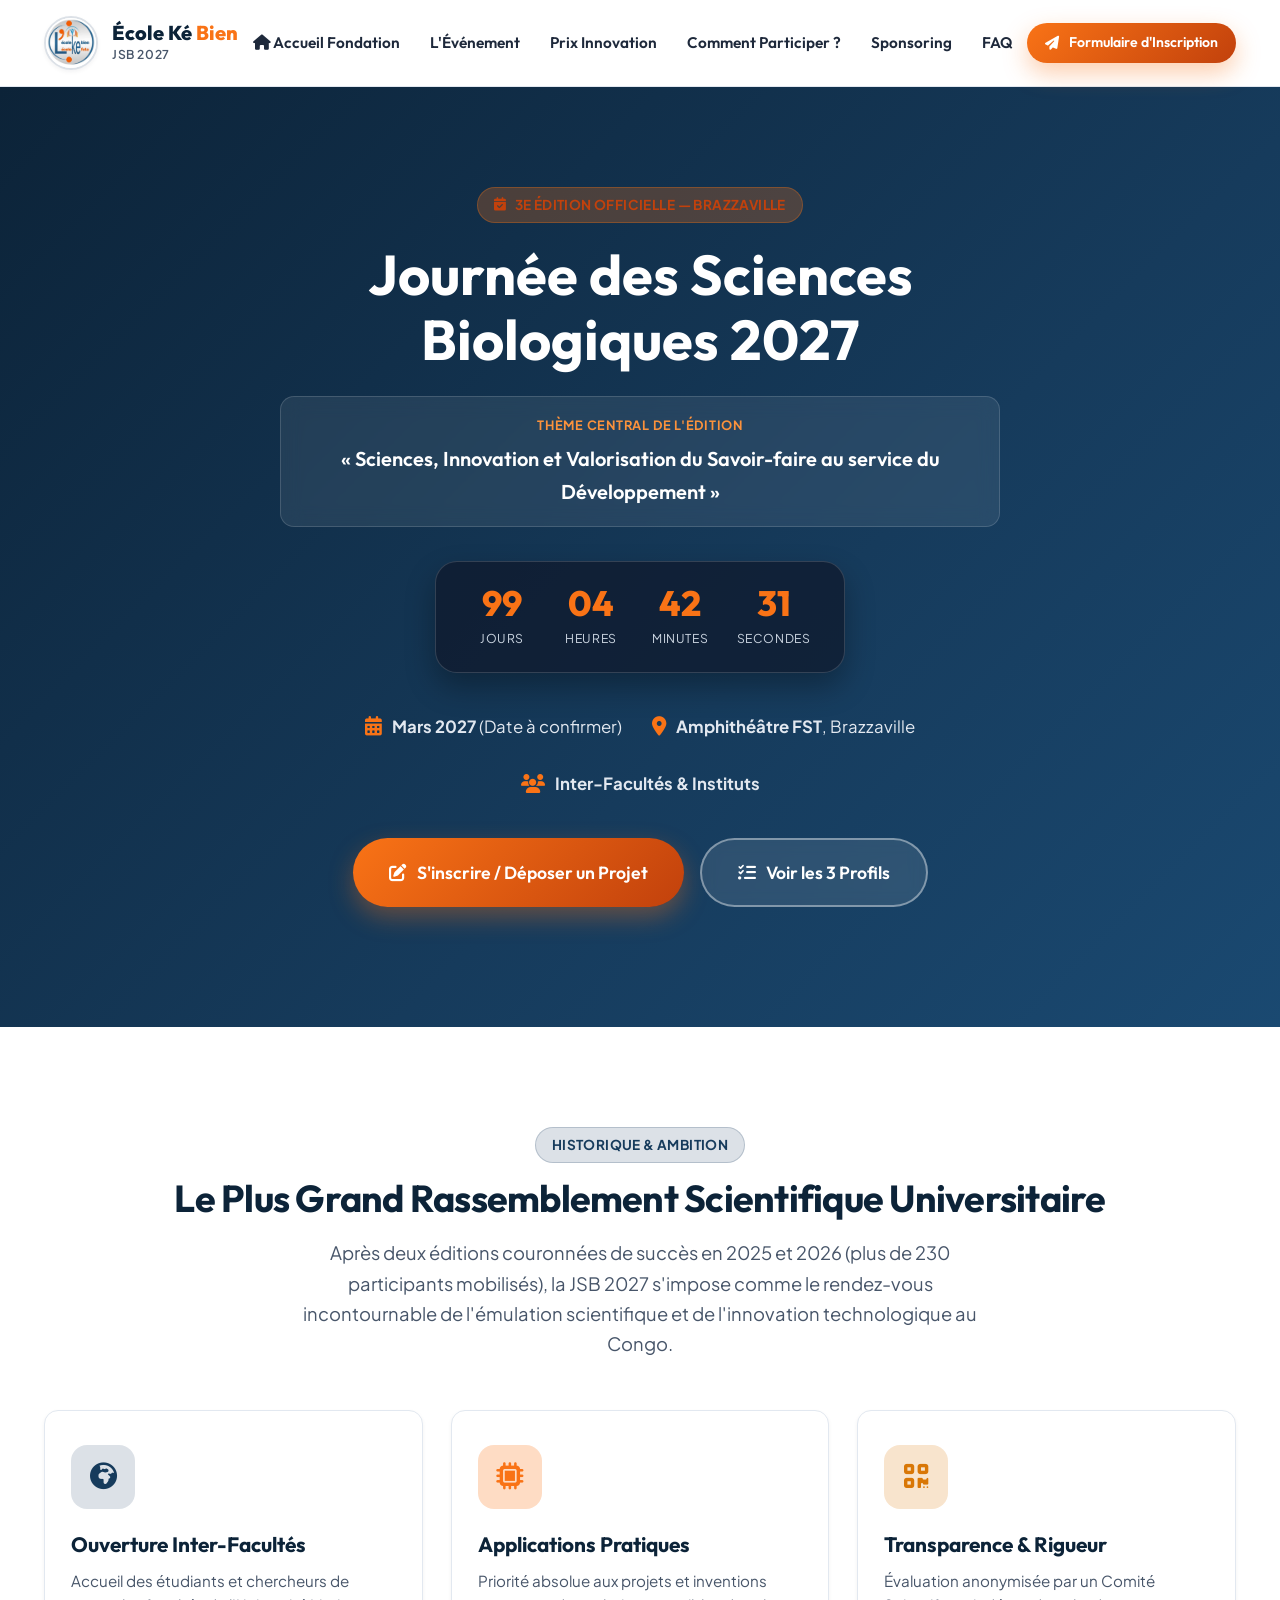
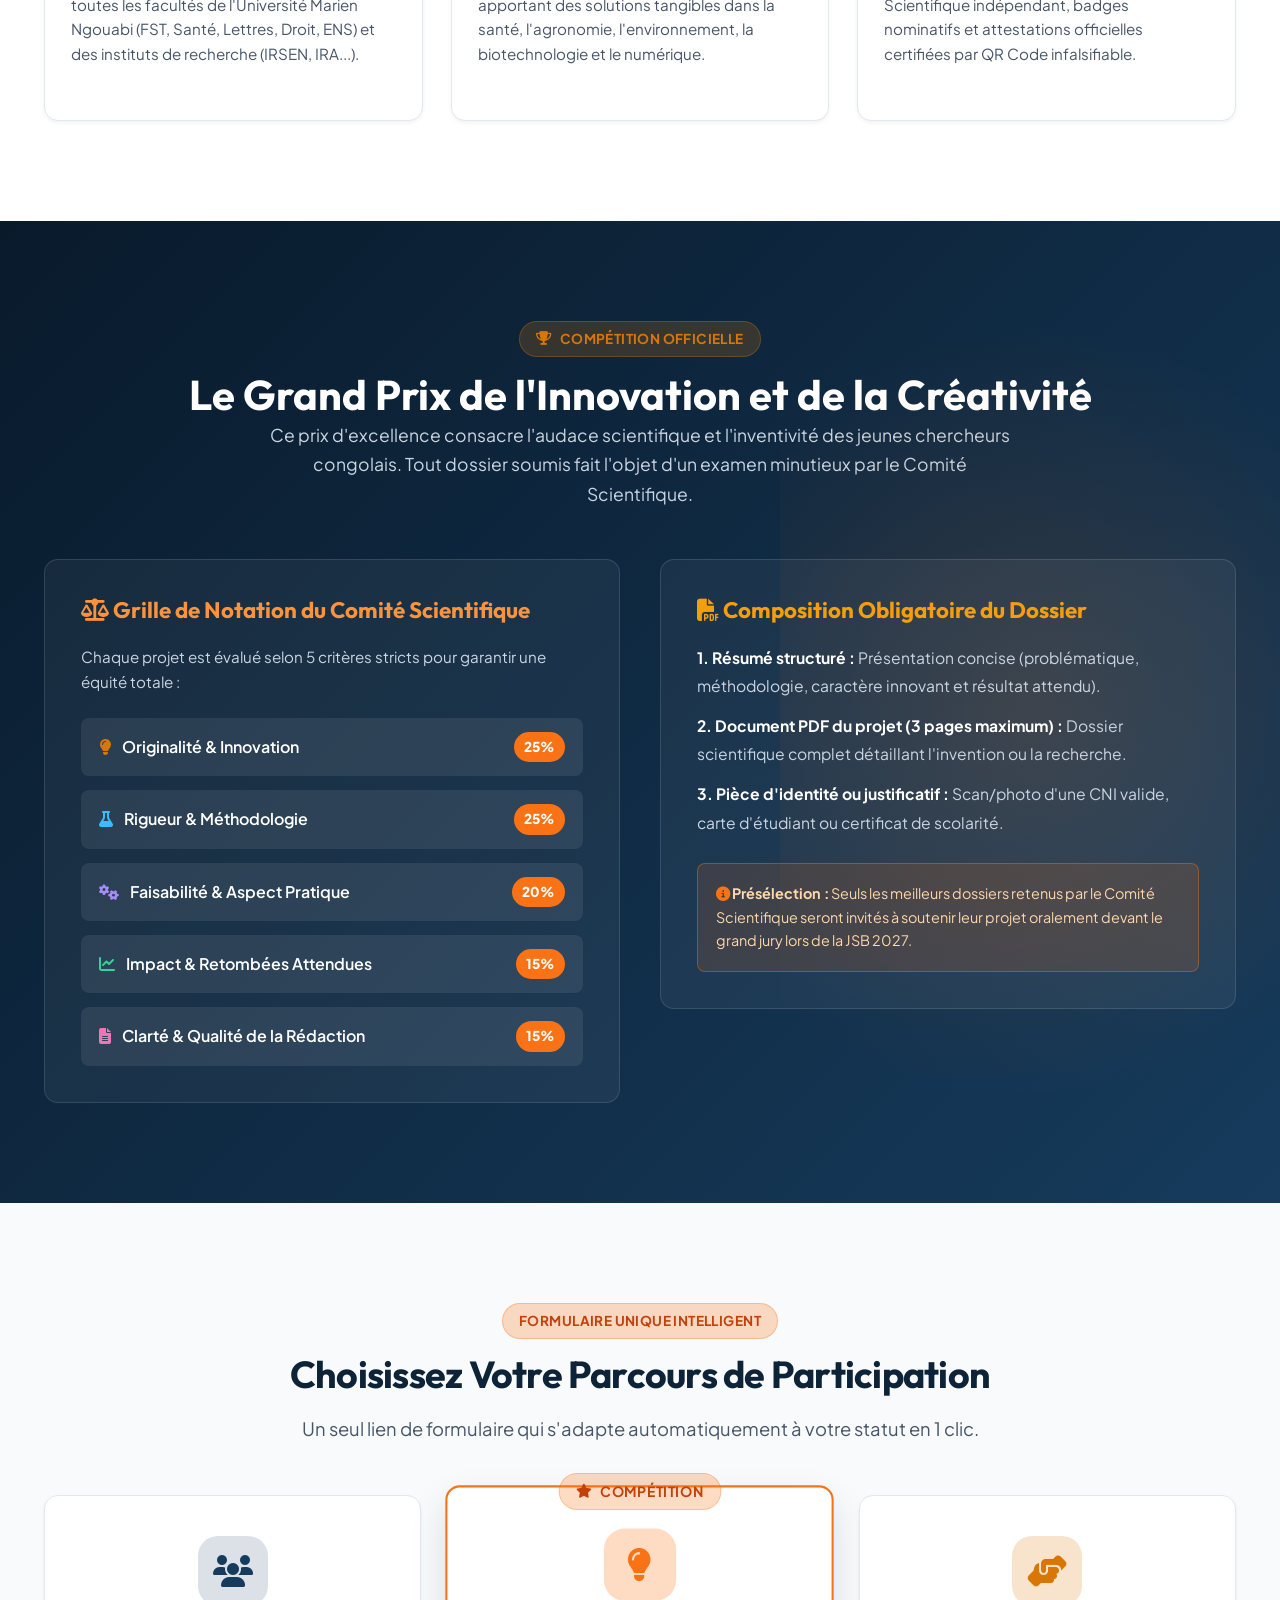
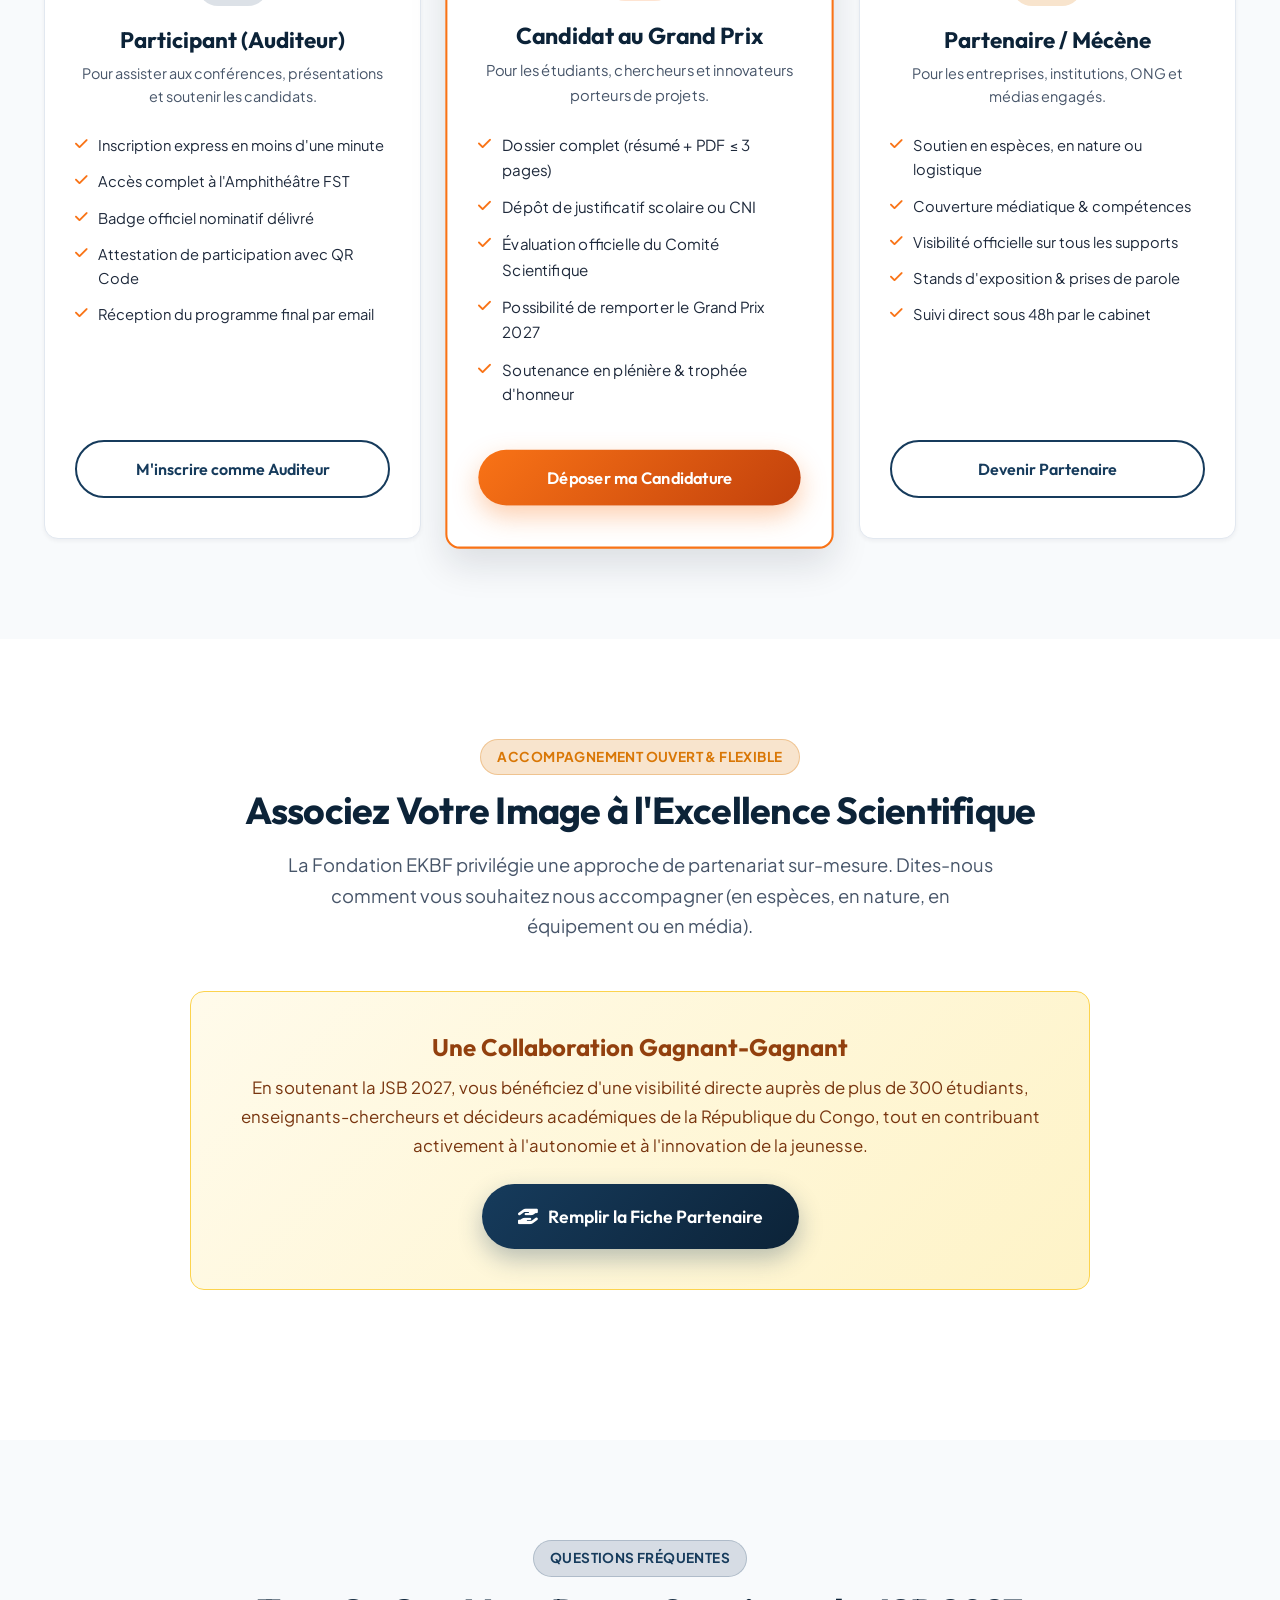
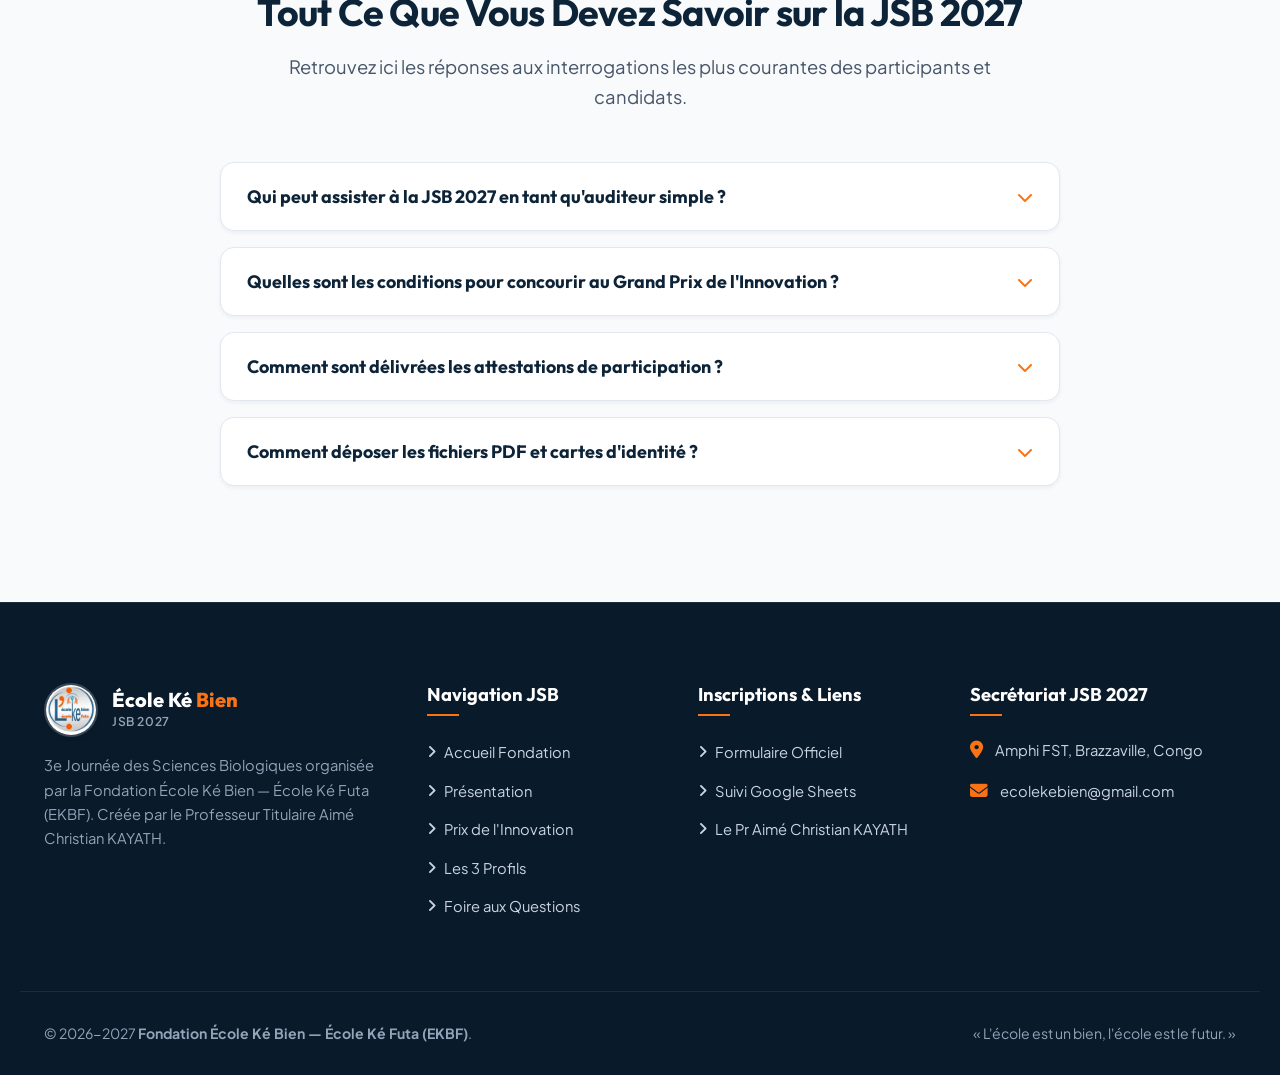
==== jsb2027.html @ 183962e8 "Initial commit: Fondation EKBF official website & JSB 2027 portal" ====
<!DOCTYPE html>
<html lang="fr">
<head>
    <meta charset="UTF-8">
    <meta name="viewport" content="width=device-width, initial-scale=1.0">
    <title>JSB 2027 — 3e Journée des Sciences Biologiques | Fondation École Ké Bien (EKBF)</title>
    <meta name="description" content="Portail officiel de la 3e Journée des Sciences Biologiques (JSB 2027) organisée par la Fondation EKBF à l'Amphithéâtre FST, Brazzaville. Grand Prix de l'Innovation et de la Créativité.">
    <meta name="keywords" content="JSB 2027, Journée des Sciences Biologiques, Fondation École Ké Bien, Pr Aimé Christian KAYATH, Prix Innovation, FST Brazzaville, Marien Ngouabi">
    
    <!-- Open Graph / Meta Réseaux -->
    <meta property="og:title" content="JSB 2027 — 3e Journée des Sciences Biologiques">
    <meta property="og:description" content="Inscrivez-vous à la JSB 2027 ou candidatez au Grand Prix de l'Innovation et de la Créativité.">
    <meta property="og:image" content="assets/images/logo.jpg">
    <meta property="og:type" content="website">
    <link rel="icon" type="image/jpeg" href="assets/images/logo.jpg">

    <!-- Google Fonts -->
    <link rel="preconnect" href="https://fonts.googleapis.com">
    <link rel="preconnect" href="https://fonts.gstatic.com" crossorigin>
    <link href="https://fonts.googleapis.com/css2?family=Outfit:wght@400;500;600;700;800;900&family=Plus+Jakarta+Sans:wght@400;500;600;700&display=swap" rel="stylesheet">
    
    <!-- FontAwesome Icons -->
    <link rel="stylesheet" href="https://cdnjs.cloudflare.com/ajax/libs/font-awesome/6.5.1/css/all.min.css">
    
    <!-- CSS Stylesheet -->
    <link rel="stylesheet" href="assets/css/style.css">
</head>
<body>

    <!-- Header & Navigation -->
    <header class="header">
        <div class="container nav-container">
            <a href="index.html" class="brand">
                <img src="assets/images/logo.jpg" alt="Logo Fondation École Ké Bien" class="brand-logo">
                <div class="brand-text">
                    <span class="brand-name">École Ké <span>Bien</span></span>
                    <span class="brand-sub">JSB 2027</span>
                </div>
            </a>

            <nav class="nav-menu">
                <a href="index.html" class="nav-link"><i class="fa-solid fa-house"></i> Accueil Fondation</a>
                <a href="#presentation" class="nav-link">L'Événement</a>
                <a href="#prix" class="nav-link">Prix Innovation</a>
                <a href="#parcours" class="nav-link">Comment Participer ?</a>
                <a href="#partenaires" class="nav-link">Sponsoring</a>
                <a href="#faq" class="nav-link">FAQ</a>
            </nav>

            <div class="nav-actions">
                <a href="https://docs.google.com/forms/d/e/1FAIpQLSf5AGC9kLKZxLY8xlVCGyChN3g2PgjJRhmzrLMBr2_vWuns3w/viewform" target="_blank" class="btn btn-accent btn-sm">
                    <i class="fa-solid fa-paper-plane"></i> Formulaire d'Inscription
                </a>
                <button class="mobile-toggle" aria-label="Menu">
                    <i class="fa-solid fa-bars"></i>
                </button>
            </div>
        </div>
    </header>

    <!-- Hero Section JSB 2027 -->
    <section class="jsb-hero">
        <div class="container jsb-hero-content">
            <div class="badge badge-accent">
                <i class="fa-solid fa-calendar-check"></i> 3e Édition Officielle — Brazzaville
            </div>
            
            <h1>Journée des Sciences Biologiques 2027</h1>
            
            <div class="jsb-theme-box">
                <div class="jsb-theme-tag">Thème Central de l'Édition</div>
                <div class="jsb-theme-text">
                    « Sciences, Innovation et Valorisation du Savoir-faire au service du Développement »
                </div>
            </div>

            <!-- Compte à rebours JSB -->
            <div class="countdown-box">
                <div class="count-unit">
                    <span class="count-num" id="cd-days">--</span>
                    <span class="count-label">Jours</span>
                </div>
                <div class="count-unit">
                    <span class="count-num" id="cd-hours">--</span>
                    <span class="count-label">Heures</span>
                </div>
                <div class="count-unit">
                    <span class="count-num" id="cd-minutes">--</span>
                    <span class="count-label">Minutes</span>
                </div>
                <div class="count-unit">
                    <span class="count-num" id="cd-seconds">--</span>
                    <span class="count-label">Secondes</span>
                </div>
            </div>

            <div class="jsb-meta-bar">
                <div class="jsb-meta-item">
                    <i class="fa-solid fa-calendar-days"></i>
                    <span><strong>Mars 2027</strong> (Date à confirmer)</span>
                </div>
                <div class="jsb-meta-item">
                    <i class="fa-solid fa-location-dot"></i>
                    <span><strong>Amphithéâtre FST</strong>, Brazzaville</span>
                </div>
                <div class="jsb-meta-item">
                    <i class="fa-solid fa-users"></i>
                    <span><strong>Inter-Facultés & Instituts</strong></span>
                </div>
            </div>

            <div style="display: flex; justify-content: center; gap: 16px; flex-wrap: wrap;">
                <a href="https://docs.google.com/forms/d/e/1FAIpQLSf5AGC9kLKZxLY8xlVCGyChN3g2PgjJRhmzrLMBr2_vWuns3w/viewform" target="_blank" class="btn btn-accent btn-lg">
                    <i class="fa-solid fa-pen-to-square"></i> S'inscrire / Déposer un Projet
                </a>
                <a href="#parcours" class="btn btn-outline-white btn-lg">
                    <i class="fa-solid fa-list-check"></i> Voir les 3 Profils
                </a>
            </div>
        </div>
    </section>

    <!-- Présentation de l'Événement -->
    <section id="presentation" class="section-values" style="background: #ffffff;">
        <div class="container">
            <div class="section-tag">
                <span class="badge badge-primary">Historique & Ambition</span>
            </div>
            <h2 class="section-title">Le Plus Grand Rassemblement Scientifique Universitaire</h2>
            <p class="section-subtitle">
                Après deux éditions couronnées de succès en 2025 et 2026 (plus de 230 participants mobilisés), la JSB 2027 s'impose comme le rendez-vous incontournable de l'émulation scientifique et de l'innovation technologique au Congo.
            </p>

            <div class="pillars-grid" style="grid-template-columns: repeat(3, 1fr);">
                <div class="pillar-card">
                    <div class="pillar-icon"><i class="fa-solid fa-earth-africa"></i></div>
                    <h3 class="pillar-title">Ouverture Inter-Facultés</h3>
                    <p class="pillar-desc">
                        Accueil des étudiants et chercheurs de toutes les facultés de l'Université Marien Ngouabi (FST, Santé, Lettres, Droit, ENS) et des instituts de recherche (IRSEN, IRA...).
                    </p>
                </div>

                <div class="pillar-card">
                    <div class="pillar-icon"><i class="fa-solid fa-microchip"></i></div>
                    <h3 class="pillar-title">Applications Pratiques</h3>
                    <p class="pillar-desc">
                        Priorité absolue aux projets et inventions apportant des solutions tangibles dans la santé, l'agronomie, l'environnement, la biotechnologie et le numérique.
                    </p>
                </div>

                <div class="pillar-card">
                    <div class="pillar-icon"><i class="fa-solid fa-qrcode"></i></div>
                    <h3 class="pillar-title">Transparence & Rigueur</h3>
                    <p class="pillar-desc">
                        Évaluation anonymisée par un Comité Scientifique indépendant, badges nominatifs et attestations officielles certifiées par QR Code infalsifiable.
                    </p>
                </div>
            </div>
        </div>
    </section>

    <!-- Section Le Grand Prix de l'Innovation -->
    <section id="prix" class="section-founder" style="background: linear-gradient(135deg, #091a2b 0%, #163b5c 100%);">
        <div class="container">
            <div style="text-align: center; margin-bottom: 50px;">
                <div class="badge badge-gold" style="margin-bottom: 12px;">
                    <i class="fa-solid fa-trophy"></i> Compétition Officielle
                </div>
                <h2 style="color: #fff; font-size: 2.6rem;">Le Grand Prix de l'Innovation et de la Créativité</h2>
                <p style="color: #cbd5e1; max-width: 750px; margin: 0 auto; font-size: 1.1rem;">
                    Ce prix d'excellence consacre l'audace scientifique et l'inventivité des jeunes chercheurs congolais. Tout dossier soumis fait l'objet d'un examen minutieux par le Comité Scientifique.
                </p>
            </div>

            <div class="founder-grid" style="grid-template-columns: 1fr 1fr; gap: 40px; align-items: start;">
                <div style="background: rgba(255, 255, 255, 0.05); border: 1px solid rgba(255, 255, 255, 0.12); padding: 36px; border-radius: var(--radius-md);">
                    <h3 style="color: var(--accent-light); margin-bottom: 20px; font-size: 1.4rem;">
                        <i class="fa-solid fa-scale-balanced"></i> Grille de Notation du Comité Scientifique
                    </h3>
                    <p style="color: #cbd5e1; margin-bottom: 24px; font-size: 0.95rem;">
                        Chaque projet est évalué selon 5 critères stricts pour garantir une équité totale :
                    </p>

                    <div style="display: flex; flex-direction: column; gap: 14px;">
                        <div style="background: rgba(255, 255, 255, 0.08); padding: 14px 18px; border-radius: 8px; display: flex; justify-content: space-between; align-items: center;">
                            <span style="color: #fff; font-weight: 600;"><i class="fa-solid fa-lightbulb" style="color: var(--gold); margin-right: 8px;"></i> Originalité & Innovation</span>
                            <span style="background: var(--accent); color: #fff; font-weight: 800; padding: 4px 10px; border-radius: 20px; font-size: 0.85rem;">25%</span>
                        </div>
                        <div style="background: rgba(255, 255, 255, 0.08); padding: 14px 18px; border-radius: 8px; display: flex; justify-content: space-between; align-items: center;">
                            <span style="color: #fff; font-weight: 600;"><i class="fa-solid fa-flask" style="color: var(--sky-light); margin-right: 8px;"></i> Rigueur & Méthodologie</span>
                            <span style="background: var(--accent); color: #fff; font-weight: 800; padding: 4px 10px; border-radius: 20px; font-size: 0.85rem;">25%</span>
                        </div>
                        <div style="background: rgba(255, 255, 255, 0.08); padding: 14px 18px; border-radius: 8px; display: flex; justify-content: space-between; align-items: center;">
                            <span style="color: #fff; font-weight: 600;"><i class="fa-solid fa-gears" style="color: #a78bfa; margin-right: 8px;"></i> Faisabilité & Aspect Pratique</span>
                            <span style="background: var(--accent); color: #fff; font-weight: 800; padding: 4px 10px; border-radius: 20px; font-size: 0.85rem;">20%</span>
                        </div>
                        <div style="background: rgba(255, 255, 255, 0.08); padding: 14px 18px; border-radius: 8px; display: flex; justify-content: space-between; align-items: center;">
                            <span style="color: #fff; font-weight: 600;"><i class="fa-solid fa-chart-line" style="color: #34d399; margin-right: 8px;"></i> Impact & Retombées Attendues</span>
                            <span style="background: var(--accent); color: #fff; font-weight: 800; padding: 4px 10px; border-radius: 20px; font-size: 0.85rem;">15%</span>
                        </div>
                        <div style="background: rgba(255, 255, 255, 0.08); padding: 14px 18px; border-radius: 8px; display: flex; justify-content: space-between; align-items: center;">
                            <span style="color: #fff; font-weight: 600;"><i class="fa-solid fa-file-lines" style="color: #f472b6; margin-right: 8px;"></i> Clarté & Qualité de la Rédaction</span>
                            <span style="background: var(--accent); color: #fff; font-weight: 800; padding: 4px 10px; border-radius: 20px; font-size: 0.85rem;">15%</span>
                        </div>
                    </div>
                </div>

                <div style="background: rgba(255, 255, 255, 0.05); border: 1px solid rgba(255, 255, 255, 0.12); padding: 36px; border-radius: var(--radius-md);">
                    <h3 style="color: var(--gold-light); margin-bottom: 20px; font-size: 1.4rem;">
                        <i class="fa-solid fa-file-pdf"></i> Composition Obligatoire du Dossier
                    </h3>
                    
                    <ul style="color: #cbd5e1; font-size: 0.98rem; line-height: 1.8; margin-bottom: 26px;">
                        <li style="margin-bottom: 12px;">
                            <strong style="color: #fff;">1. Résumé structuré :</strong> Présentation concise (problématique, méthodologie, caractère innovant et résultat attendu).
                        </li>
                        <li style="margin-bottom: 12px;">
                            <strong style="color: #fff;">2. Document PDF du projet (3 pages maximum) :</strong> Dossier scientifique complet détaillant l'invention ou la recherche.
                        </li>
                        <li style="margin-bottom: 12px;">
                            <strong style="color: #fff;">3. Pièce d'identité ou justificatif :</strong> Scan/photo d'une CNI valide, carte d'étudiant ou certificat de scolarité.
                        </li>
                    </ul>

                    <div style="background: rgba(249, 115, 22, 0.15); border: 1px solid rgba(249, 115, 22, 0.4); padding: 18px; border-radius: 8px; color: #fed7aa; font-size: 0.9rem;">
                        <i class="fa-solid fa-circle-info" style="color: var(--accent);"></i> <strong>Présélection :</strong> Seuls les meilleurs dossiers retenus par le Comité Scientifique seront invités à soutenir leur projet oralement devant le grand jury lors de la JSB 2027.
                    </div>
                </div>
            </div>
        </div>
    </section>

    <!-- Section 3 Profils de Candidature -->
    <section id="parcours" class="section-pillars" style="background: #f8fafc;">
        <div class="container">
            <div class="section-tag">
                <span class="badge badge-accent">Formulaire Unique Intelligent</span>
            </div>
            <h2 class="section-title">Choisissez Votre Parcours de Participation</h2>
            <p class="section-subtitle">
                Un seul lien de formulaire qui s'adapte automatiquement à votre statut en 1 clic.
            </p>

            <div class="profiles-grid">
                <!-- Profil 1 : Auditeur -->
                <div class="profile-card">
                    <div class="profile-icon"><i class="fa-solid fa-users"></i></div>
                    <h3 class="profile-title">Participant (Auditeur)</h3>
                    <p class="profile-subtitle">Pour assister aux conférences, présentations et soutenir les candidats.</p>
                    <ul class="profile-features">
                        <li><i class="fa-solid fa-check"></i> Inscription express en moins d'une minute</li>
                        <li><i class="fa-solid fa-check"></i> Accès complet à l'Amphithéâtre FST</li>
                        <li><i class="fa-solid fa-check"></i> Badge officiel nominatif délivré</li>
                        <li><i class="fa-solid fa-check"></i> Attestation de participation avec QR Code</li>
                        <li><i class="fa-solid fa-check"></i> Réception du programme final par email</li>
                    </ul>
                    <a href="https://docs.google.com/forms/d/e/1FAIpQLSf5AGC9kLKZxLY8xlVCGyChN3g2PgjJRhmzrLMBr2_vWuns3w/viewform" target="_blank" class="btn btn-outline" style="width: 100%;">
                        M'inscrire comme Auditeur
                    </a>
                </div>

                <!-- Profil 2 : Candidat Prix (Featured) -->
                <div class="profile-card featured">
                    <div class="profile-badge">
                        <span class="badge badge-accent"><i class="fa-solid fa-star"></i> Compétition</span>
                    </div>
                    <div class="profile-icon"><i class="fa-solid fa-lightbulb"></i></div>
                    <h3 class="profile-title">Candidat au Grand Prix</h3>
                    <p class="profile-subtitle">Pour les étudiants, chercheurs et innovateurs porteurs de projets.</p>
                    <ul class="profile-features">
                        <li><i class="fa-solid fa-check"></i> Dossier complet (résumé + PDF ≤ 3 pages)</li>
                        <li><i class="fa-solid fa-check"></i> Dépôt de justificatif scolaire ou CNI</li>
                        <li><i class="fa-solid fa-check"></i> Évaluation officielle du Comité Scientifique</li>
                        <li><i class="fa-solid fa-check"></i> Possibilité de remporter le Grand Prix 2027</li>
                        <li><i class="fa-solid fa-check"></i> Soutenance en plénière & trophée d'honneur</li>
                    </ul>
                    <a href="https://docs.google.com/forms/d/e/1FAIpQLSf5AGC9kLKZxLY8xlVCGyChN3g2PgjJRhmzrLMBr2_vWuns3w/viewform" target="_blank" class="btn btn-accent" style="width: 100%;">
                        Déposer ma Candidature
                    </a>
                </div>

                <!-- Profil 3 : Partenaire -->
                <div class="profile-card">
                    <div class="profile-icon"><i class="fa-solid fa-handshake-angle"></i></div>
                    <h3 class="profile-title">Partenaire / Mécène</h3>
                    <p class="profile-subtitle">Pour les entreprises, institutions, ONG et médias engagés.</p>
                    <ul class="profile-features">
                        <li><i class="fa-solid fa-check"></i> Soutien en espèces, en nature ou logistique</li>
                        <li><i class="fa-solid fa-check"></i> Couverture médiatique & compétences</li>
                        <li><i class="fa-solid fa-check"></i> Visibilité officielle sur tous les supports</li>
                        <li><i class="fa-solid fa-check"></i> Stands d'exposition & prises de parole</li>
                        <li><i class="fa-solid fa-check"></i> Suivi direct sous 48h par le cabinet</li>
                    </ul>
                    <a href="https://docs.google.com/forms/d/e/1FAIpQLSf5AGC9kLKZxLY8xlVCGyChN3g2PgjJRhmzrLMBr2_vWuns3w/viewform" target="_blank" class="btn btn-outline" style="width: 100%;">
                        Devenir Partenaire
                    </a>
                </div>
            </div>
        </div>
    </section>

    <!-- Section Partenaires & Sponsoring -->
    <section id="partenaires" class="section-values" style="background: #ffffff;">
        <div class="container">
            <div class="section-tag">
                <span class="badge badge-gold">Accompagnement Ouvert & Flexible</span>
            </div>
            <h2 class="section-title">Associez Votre Image à l'Excellence Scientifique</h2>
            <p class="section-subtitle">
                La Fondation EKBF privilégie une approche de partenariat sur-mesure. Dites-nous comment vous souhaitez nous accompagner (en espèces, en nature, en équipement ou en média).
            </p>

            <div style="background: linear-gradient(135deg, #fffbeb 0%, #fef3c7 100%); border: 1px solid #fcd34d; border-radius: var(--radius-md); padding: 40px; text-align: center; max-width: 900px; margin: 0 auto 50px auto;">
                <h3 style="color: #92400e; font-size: 1.5rem; margin-bottom: 12px;">Une Collaboration Gagnant-Gagnant</h3>
                <p style="color: #78350f; font-size: 1.05rem; line-height: 1.7; margin-bottom: 24px;">
                    En soutenant la JSB 2027, vous bénéficiez d'une visibilité directe auprès de plus de 300 étudiants, enseignants-chercheurs et décideurs académiques de la République du Congo, tout en contribuant activement à l'autonomie et à l'innovation de la jeunesse.
                </p>
                <a href="https://docs.google.com/forms/d/e/1FAIpQLSf5AGC9kLKZxLY8xlVCGyChN3g2PgjJRhmzrLMBr2_vWuns3w/viewform" target="_blank" class="btn btn-primary btn-lg">
                    <i class="fa-solid fa-hand-holding-hand"></i> Remplir la Fiche Partenaire
                </a>
            </div>
        </div>
    </section>

    <!-- Section FAQ Interactive -->
    <section id="faq" class="section-pillars" style="background: #f8fafc;">
        <div class="container">
            <div class="section-tag">
                <span class="badge badge-primary">Questions Fréquentes</span>
            </div>
            <h2 class="section-title">Tout Ce Que Vous Devez Savoir sur la JSB 2027</h2>
            <p class="section-subtitle">
                Retrouvez ici les réponses aux interrogations les plus courantes des participants et candidats.
            </p>

            <div class="faq-accordion">
                <div class="faq-item">
                    <button class="faq-question">
                        <span>Qui peut assister à la JSB 2027 en tant qu'auditeur simple ?</span>
                        <i class="fa-solid fa-chevron-down"></i>
                    </button>
                    <div class="faq-answer">
                        La participation en auditeur est totalement ouverte et libre à tous : étudiants de toutes filières (Licence, Master, Doctorat), élèves, enseignants, professionnels et simples passionnés de science. Il suffit de remplir le formulaire pour recevoir votre badge officiel.
                    </div>
                </div>

                <div class="faq-item">
                    <button class="faq-question">
                        <span>Quelles sont les conditions pour concourir au Grand Prix de l'Innovation ?</span>
                        <i class="fa-solid fa-chevron-down"></i>
                    </button>
                    <div class="faq-answer">
                        Le candidat doit être inscrit dans un établissement d'enseignement supérieur ou être un jeune innovateur. Il doit fournir un résumé de son projet, un document PDF de 3 pages maximum (contexte, méthode innovante, faisabilité et retombées) ainsi qu'un justificatif d'identité/scolaire valide.
                    </div>
                </div>

                <div class="faq-item">
                    <button class="faq-question">
                        <span>Comment sont délivrées les attestations de participation ?</span>
                        <i class="fa-solid fa-chevron-down"></i>
                    </button>
                    <div class="faq-answer">
                        Les attestations sont générées numériquement au format officiel avec un QR Code de vérification authentifié sur notre plateforme, puis envoyées par email aux participants ayant assisté à l'événement.
                    </div>
                </div>

                <div class="faq-item">
                    <button class="faq-question">
                        <span>Comment déposer les fichiers PDF et cartes d'identité ?</span>
                        <i class="fa-solid fa-chevron-down"></i>
                    </button>
                    <div class="faq-answer">
                        Dans le formulaire d'inscription, vous pouvez soit téléverser directement vos fichiers (en étant connecté à votre compte Google), soit déposer vos documents sur votre Google Drive / Cloud et coller le lien de partage en lecture publique.
                    </div>
                </div>
            </div>
        </div>
    </section>

    <!-- Footer -->
    <footer class="footer">
        <div class="container footer-grid">
            <div class="footer-brand">
                <div class="brand">
                    <img src="assets/images/logo.jpg" alt="Logo Fondation EKBF" class="brand-logo">
                    <div class="brand-text">
                        <span class="brand-name">École Ké <span style="color: var(--accent);">Bien</span></span>
                        <span class="brand-sub" style="color: #94a3b8;">JSB 2027</span>
                    </div>
                </div>
                <p class="footer-desc">
                    3e Journée des Sciences Biologiques organisée par la Fondation École Ké Bien — École Ké Futa (EKBF). Créée par le Professeur Titulaire Aimé Christian KAYATH.
                </p>
            </div>

            <div class="footer-col">
                <h4>Navigation JSB</h4>
                <ul class="footer-links">
                    <li><a href="index.html"><i class="fa-solid fa-angle-right"></i> Accueil Fondation</a></li>
                    <li><a href="#presentation"><i class="fa-solid fa-angle-right"></i> Présentation</a></li>
                    <li><a href="#prix"><i class="fa-solid fa-angle-right"></i> Prix de l'Innovation</a></li>
                    <li><a href="#parcours"><i class="fa-solid fa-angle-right"></i> Les 3 Profils</a></li>
                    <li><a href="#faq"><i class="fa-solid fa-angle-right"></i> Foire aux Questions</a></li>
                </ul>
            </div>

            <div class="footer-col">
                <h4>Inscriptions & Liens</h4>
                <ul class="footer-links">
                    <li><a href="https://docs.google.com/forms/d/e/1FAIpQLSf5AGC9kLKZxLY8xlVCGyChN3g2PgjJRhmzrLMBr2_vWuns3w/viewform" target="_blank"><i class="fa-solid fa-angle-right"></i> Formulaire Officiel</a></li>
                    <li><a href="https://docs.google.com/spreadsheets/d/1pCu_M1vUBYjKhiS3GwjG0l6fwYiRQDsDcPxuNYVT_hk/edit" target="_blank"><i class="fa-solid fa-angle-right"></i> Suivi Google Sheets</a></li>
                    <li><a href="index.html#founder"><i class="fa-solid fa-angle-right"></i> Le Pr Aimé Christian KAYATH</a></li>
                </ul>
            </div>

            <div class="footer-col">
                <h4>Secrétariat JSB 2027</h4>
                <div class="footer-contact-item">
                    <i class="fa-solid fa-location-dot"></i>
                    <span>Amphi FST, Brazzaville, Congo</span>
                </div>
                <div class="footer-contact-item">
                    <i class="fa-solid fa-envelope"></i>
                    <span>ecolekebien@gmail.com</span>
                </div>
            </div>
        </div>

        <div class="container footer-bottom">
            <div>
                © 2026-2027 <strong>Fondation École Ké Bien — École Ké Futa (EKBF)</strong>.
            </div>
            <div>
                « L'école est un bien, l'école est le futur. »
            </div>
        </div>
    </footer>

    <!-- Scripts -->
    <script src="assets/js/main.js"></script>
</body>
</html>
---- assets/css/style.css ----
/* ==========================================================================
   FONDATION ÉCOLE KÉ BIEN — ÉCOLE KÉ FUTA (EKBF)
   Charte Graphique Officielle & Styles Web
   Couleurs : Bleu Marine (#163b5c), Orange (#f97316), Or (#d97706), Ciel (#0284c7)
   ========================================================================== */

:root {
  /* Palette de couleurs officielle */
  --primary: #163b5c;
  --primary-dark: #0c2338;
  --primary-light: #235582;
  --primary-glow: rgba(22, 59, 92, 0.15);
  
  --accent: #f97316;
  --accent-dark: #c2410c;
  --accent-light: #fb923c;
  --accent-glow: rgba(249, 115, 22, 0.25);
  
  --gold: #d97706;
  --gold-light: #f59e0b;
  --gold-glow: rgba(217, 119, 6, 0.2);
  
  --sky: #0284c7;
  --sky-light: #38bdf8;
  --sky-glow: rgba(2, 132, 199, 0.15);
  
  --dark: #0f172a;
  --dark-light: #1e293b;
  --gray-text: #475569;
  --gray-light: #f1f5f9;
  --gray-border: #e2e8f0;
  --white: #ffffff;
  
  /* Typographie */
  --font-heading: 'Outfit', -apple-system, BlinkMacSystemFont, 'Segoe UI', Roboto, sans-serif;
  --font-body: 'Plus Jakarta Sans', -apple-system, BlinkMacSystemFont, 'Segoe UI', Roboto, sans-serif;
  
  /* Effets & Ombres */
  --shadow-sm: 0 2px 4px rgba(15, 23, 42, 0.05);
  --shadow-md: 0 8px 20px rgba(15, 23, 42, 0.08);
  --shadow-lg: 0 16px 36px rgba(15, 23, 42, 0.12);
  --shadow-accent: 0 10px 25px rgba(249, 115, 22, 0.35);
  --shadow-primary: 0 10px 25px rgba(22, 59, 92, 0.3);
  
  --radius-sm: 8px;
  --radius-md: 14px;
  --radius-lg: 22px;
  --radius-full: 9999px;
  
  --transition: all 0.3s cubic-bezier(0.4, 0, 0.2, 1);
}

/* Reset & Base */
*, *::before, *::after {
  box-sizing: border-box;
  margin: 0;
  padding: 0;
}

html {
  scroll-behavior: smooth;
  font-size: 16px;
}

body {
  font-family: var(--font-body);
  color: var(--dark);
  background-color: #fcfdfe;
  line-height: 1.65;
  overflow-x: hidden;
  -webkit-font-smoothing: antialiased;
}

h1, h2, h3, h4, h5, h6 {
  font-family: var(--font-heading);
  font-weight: 700;
  color: var(--primary-dark);
  line-height: 1.25;
}

a {
  color: inherit;
  text-decoration: none;
  transition: var(--transition);
}

img {
  max-width: 100%;
  height: auto;
  display: block;
}

ul {
  list-style: none;
}

.container {
  width: 100%;
  max-width: 1240px;
  margin: 0 auto;
  padding: 0 24px;
}

/* Utilitaires & Badges */
.badge {
  display: inline-flex;
  align-items: center;
  gap: 8px;
  padding: 6px 16px;
  border-radius: var(--radius-full);
  font-size: 0.85rem;
  font-weight: 700;
  letter-spacing: 0.03em;
  text-transform: uppercase;
}

.badge-primary {
  background: var(--primary-glow);
  color: var(--primary);
  border: 1px solid rgba(22, 59, 92, 0.2);
}

.badge-accent {
  background: var(--accent-glow);
  color: var(--accent-dark);
  border: 1px solid rgba(249, 115, 22, 0.3);
}

.badge-gold {
  background: var(--gold-glow);
  color: var(--gold);
  border: 1px solid rgba(217, 119, 6, 0.3);
}

.section-tag {
  text-align: center;
  margin-bottom: 12px;
}

.section-title {
  font-size: 2.35rem;
  text-align: center;
  margin-bottom: 16px;
  letter-spacing: -0.02em;
}

.section-subtitle {
  font-size: 1.15rem;
  color: var(--gray-text);
  text-align: center;
  max-width: 720px;
  margin: 0 auto 50px auto;
}

/* Boutons */
.btn {
  display: inline-flex;
  align-items: center;
  justify-content: center;
  gap: 10px;
  padding: 14px 28px;
  border-radius: var(--radius-full);
  font-family: var(--font-heading);
  font-weight: 600;
  font-size: 1rem;
  cursor: pointer;
  border: none;
  transition: var(--transition);
  text-align: center;
  position: relative;
  overflow: hidden;
}

.btn-primary {
  background: linear-gradient(135deg, var(--primary) 0%, var(--primary-dark) 100%);
  color: var(--white);
  box-shadow: var(--shadow-primary);
}

.btn-primary:hover {
  background: linear-gradient(135deg, var(--primary-light) 0%, var(--primary) 100%);
  transform: translateY(-2px);
  box-shadow: 0 14px 30px rgba(22, 59, 92, 0.4);
}

.btn-accent {
  background: linear-gradient(135deg, var(--accent) 0%, var(--accent-dark) 100%);
  color: var(--white);
  box-shadow: var(--shadow-accent);
}

.btn-accent:hover {
  background: linear-gradient(135deg, var(--accent-light) 0%, var(--accent) 100%);
  transform: translateY(-2px);
  box-shadow: 0 14px 30px rgba(249, 115, 22, 0.45);
}

.btn-outline {
  background: transparent;
  color: var(--primary);
  border: 2px solid var(--primary);
}

.btn-outline:hover {
  background: var(--primary);
  color: var(--white);
  transform: translateY(-2px);
}

.btn-outline-white {
  background: rgba(255, 255, 255, 0.1);
  color: var(--white);
  border: 2px solid rgba(255, 255, 255, 0.4);
  backdrop-filter: blur(8px);
}

.btn-outline-white:hover {
  background: var(--white);
  color: var(--primary-dark);
  transform: translateY(-2px);
}

.btn-lg {
  padding: 18px 36px;
  font-size: 1.1rem;
}

.btn-sm {
  padding: 8px 18px;
  font-size: 0.88rem;
}

/* ==========================================================================
   Header & Navigation
   ========================================================================== */
.header {
  position: sticky;
  top: 0;
  left: 0;
  width: 100%;
  background: rgba(255, 255, 255, 0.92);
  backdrop-filter: blur(14px);
  -webkit-backdrop-filter: blur(14px);
  z-index: 1000;
  border-bottom: 1px solid var(--gray-border);
  transition: var(--transition);
}

.header.scrolled {
  box-shadow: var(--shadow-md);
  background: rgba(255, 255, 255, 0.98);
}

.nav-container {
  display: flex;
  align-items: center;
  justify-content: space-between;
  height: 86px;
}

.brand {
  display: flex;
  align-items: center;
  gap: 14px;
}

.brand-logo {
  width: 54px;
  height: 54px;
  border-radius: 50%;
  object-fit: cover;
  box-shadow: var(--shadow-sm);
  border: 2px solid var(--primary-glow);
  transition: var(--transition);
}

.brand:hover .brand-logo {
  transform: rotate(5deg) scale(1.05);
}

.brand-text {
  display: flex;
  flex-direction: column;
}

.brand-name {
  font-family: var(--font-heading);
  font-weight: 800;
  font-size: 1.25rem;
  color: var(--primary-dark);
  line-height: 1.1;
}

.brand-name span {
  color: var(--accent);
}

.brand-sub {
  font-size: 0.76rem;
  color: var(--gray-text);
  font-weight: 600;
  letter-spacing: 0.05em;
  text-transform: uppercase;
}

.nav-menu {
  display: flex;
  align-items: center;
  gap: 30px;
}

.nav-link {
  font-family: var(--font-heading);
  font-weight: 600;
  font-size: 0.96rem;
  color: var(--dark-light);
  position: relative;
  padding: 6px 0;
}

.nav-link::after {
  content: '';
  position: absolute;
  bottom: 0;
  left: 0;
  width: 0;
  height: 2px;
  background: var(--accent);
  transition: var(--transition);
}

.nav-link:hover, .nav-link.active {
  color: var(--accent-dark);
}

.nav-link:hover::after, .nav-link.active::after {
  width: 100%;
}

.nav-actions {
  display: flex;
  align-items: center;
  gap: 16px;
}

.mobile-toggle {
  display: none;
  background: none;
  border: none;
  font-size: 1.6rem;
  color: var(--primary);
  cursor: pointer;
}

/* ==========================================================================
   Hero Section
   ========================================================================== */
.hero {
  position: relative;
  padding: 90px 0 110px 0;
  background: linear-gradient(135deg, #f0f7fc 0%, #fff 50%, #fff7ed 100%);
  overflow: hidden;
}

.hero::before {
  content: '';
  position: absolute;
  top: -15%;
  right: -10%;
  width: 650px;
  height: 650px;
  background: radial-gradient(circle, rgba(2, 132, 199, 0.12) 0%, rgba(2, 132, 199, 0) 70%);
  border-radius: 50%;
  pointer-events: none;
}

.hero::after {
  content: '';
  position: absolute;
  bottom: -10%;
  left: -10%;
  width: 550px;
  height: 550px;
  background: radial-gradient(circle, rgba(249, 115, 22, 0.1) 0%, rgba(249, 115, 22, 0) 70%);
  border-radius: 50%;
  pointer-events: none;
}

.hero-grid {
  display: grid;
  grid-template-columns: 1.15fr 0.85fr;
  gap: 50px;
  align-items: center;
  position: relative;
  z-index: 2;
}

.hero-content {
  display: flex;
  flex-direction: column;
  align-items: flex-start;
}

.hero-title {
  font-size: 3.4rem;
  font-weight: 800;
  color: var(--primary-dark);
  margin: 18px 0 20px 0;
  letter-spacing: -0.03em;
  line-height: 1.15;
}

.hero-title .highlight-orange {
  color: var(--accent);
  position: relative;
  display: inline-block;
}

.hero-title .highlight-blue {
  color: var(--primary);
}

.hero-desc {
  font-size: 1.2rem;
  color: var(--gray-text);
  margin-bottom: 34px;
  max-width: 580px;
  line-height: 1.6;
}

.hero-buttons {
  display: flex;
  flex-wrap: wrap;
  gap: 16px;
  margin-bottom: 45px;
}

.hero-stats {
  display: grid;
  grid-template-columns: repeat(4, 1fr);
  gap: 20px;
  padding-top: 30px;
  border-top: 1px solid var(--gray-border);
  width: 100%;
}

.stat-item {
  display: flex;
  flex-direction: column;
}

.stat-num {
  font-family: var(--font-heading);
  font-size: 1.9rem;
  font-weight: 800;
  color: var(--primary-dark);
  line-height: 1.1;
}

.stat-num span {
  color: var(--accent);
}

.stat-label {
  font-size: 0.82rem;
  color: var(--gray-text);
  font-weight: 600;
  margin-top: 4px;
}

.hero-visual {
  display: flex;
  justify-content: center;
  align-items: center;
  position: relative;
}

.hero-card-badge {
  position: relative;
  background: var(--white);
  padding: 34px;
  border-radius: var(--radius-lg);
  box-shadow: var(--shadow-lg);
  border: 1px solid rgba(226, 232, 240, 0.8);
  display: flex;
  flex-direction: column;
  align-items: center;
  text-align: center;
  max-width: 380px;
  transition: var(--transition);
}

.hero-card-badge:hover {
  transform: translateY(-6px);
  box-shadow: 0 24px 48px rgba(15, 23, 42, 0.16);
}

.hero-logo-wrapper {
  position: relative;
  width: 210px;
  height: 210px;
  margin-bottom: 24px;
}

.hero-logo-wrapper img {
  width: 100%;
  height: 100%;
  border-radius: 50%;
  object-fit: cover;
  box-shadow: 0 12px 28px rgba(22, 59, 92, 0.2);
  border: 4px solid var(--white);
}

.pulse-ring {
  position: absolute;
  top: -10px;
  left: -10px;
  right: -10px;
  bottom: -10px;
  border-radius: 50%;
  border: 2px dashed var(--accent-light);
  animation: rotateSlow 25s linear infinite;
}

@keyframes rotateSlow {
  from { transform: rotate(0deg); }
  to { transform: rotate(360deg); }
}

.hero-card-title {
  font-size: 1.35rem;
  margin-bottom: 8px;
  color: var(--primary-dark);
}

.hero-card-sub {
  font-size: 0.92rem;
  color: var(--gray-text);
  margin-bottom: 18px;
}

.floating-pill {
  position: absolute;
  background: var(--white);
  padding: 10px 18px;
  border-radius: var(--radius-full);
  box-shadow: var(--shadow-md);
  display: flex;
  align-items: center;
  gap: 10px;
  font-size: 0.88rem;
  font-weight: 700;
  color: var(--primary-dark);
  border: 1px solid var(--gray-border);
  animation: float 4s ease-in-out infinite;
}

.floating-pill.pill-1 {
  top: -15px;
  left: -30px;
  animation-delay: 0s;
}

.floating-pill.pill-2 {
  bottom: 20px;
  right: -25px;
  animation-delay: 2s;
}

@keyframes float {
  0%, 100% { transform: translateY(0); }
  50% { transform: translateY(-10px); }
}

/* ==========================================================================
   Section Piliers d'Action
   ========================================================================== */
.section-pillars {
  padding: 100px 0;
  background: #ffffff;
}

.pillars-grid {
  display: grid;
  grid-template-columns: repeat(4, 1fr);
  gap: 28px;
}

.pillar-card {
  background: var(--white);
  padding: 34px 26px;
  border-radius: var(--radius-md);
  border: 1px solid var(--gray-border);
  box-shadow: var(--shadow-sm);
  transition: var(--transition);
  display: flex;
  flex-direction: column;
  position: relative;
  overflow: hidden;
}

.pillar-card::before {
  content: '';
  position: absolute;
  top: 0;
  left: 0;
  right: 0;
  height: 4px;
  background: linear-gradient(90deg, var(--primary), var(--accent));
  opacity: 0;
  transition: var(--transition);
}

.pillar-card:hover {
  transform: translateY(-8px);
  box-shadow: var(--shadow-lg);
  border-color: transparent;
}

.pillar-card:hover::before {
  opacity: 1;
}

.pillar-icon {
  width: 64px;
  height: 64px;
  border-radius: 16px;
  display: flex;
  align-items: center;
  justify-content: center;
  font-size: 1.7rem;
  margin-bottom: 22px;
  transition: var(--transition);
}

.pillar-card:nth-child(1) .pillar-icon {
  background: var(--primary-glow);
  color: var(--primary);
}

.pillar-card:nth-child(2) .pillar-icon {
  background: var(--accent-glow);
  color: var(--accent);
}

.pillar-card:nth-child(3) .pillar-icon {
  background: var(--gold-glow);
  color: var(--gold);
}

.pillar-card:nth-child(4) .pillar-icon {
  background: var(--sky-glow);
  color: var(--sky);
}

.pillar-card:hover .pillar-icon {
  transform: scale(1.1);
}

.pillar-title {
  font-size: 1.3rem;
  margin-bottom: 12px;
  color: var(--primary-dark);
}

.pillar-desc {
  font-size: 0.95rem;
  color: var(--gray-text);
  line-height: 1.6;
  margin-bottom: 20px;
}

.pillar-list {
  margin-top: auto;
  padding-top: 14px;
  border-top: 1px dashed var(--gray-border);
}

.pillar-list li {
  font-size: 0.88rem;
  color: var(--dark-light);
  display: flex;
  align-items: center;
  gap: 8px;
  margin-bottom: 8px;
}

.pillar-list li i {
  color: var(--accent);
  font-size: 0.8rem;
}

/* ==========================================================================
   Section Le Fondateur
   ========================================================================== */
.section-founder {
  padding: 100px 0;
  background: linear-gradient(135deg, #0c2338 0%, #163b5c 100%);
  color: var(--white);
  position: relative;
  overflow: hidden;
}

.section-founder::after {
  content: '';
  position: absolute;
  top: 0;
  right: 0;
  width: 500px;
  height: 100%;
  background: radial-gradient(circle, rgba(249, 115, 22, 0.15) 0%, transparent 70%);
  pointer-events: none;
}

.founder-grid {
  display: grid;
  grid-template-columns: 0.9fr 1.1fr;
  gap: 60px;
  align-items: center;
  position: relative;
  z-index: 2;
}

.founder-image-box {
  position: relative;
}

.founder-img-wrapper {
  position: relative;
  border-radius: var(--radius-lg);
  overflow: hidden;
  box-shadow: 0 20px 40px rgba(0, 0, 0, 0.4);
  border: 3px solid rgba(255, 255, 255, 0.15);
}

.founder-img-wrapper img {
  width: 100%;
  object-fit: cover;
  transition: var(--transition);
}

.founder-badge-overlay {
  position: absolute;
  bottom: 20px;
  left: 20px;
  right: 20px;
  background: rgba(15, 23, 42, 0.85);
  backdrop-filter: blur(10px);
  padding: 16px 20px;
  border-radius: var(--radius-md);
  border: 1px solid rgba(255, 255, 255, 0.15);
}

.founder-badge-title {
  font-size: 1.15rem;
  color: var(--white);
  margin-bottom: 2px;
}

.founder-badge-sub {
  font-size: 0.85rem;
  color: var(--accent-light);
}

.founder-content h2 {
  color: var(--white);
  font-size: 2.4rem;
  margin-bottom: 22px;
  line-height: 1.2;
}

.founder-quote {
  font-size: 1.25rem;
  font-style: italic;
  color: #fed7aa;
  padding-left: 22px;
  border-left: 4px solid var(--accent);
  margin-bottom: 28px;
  line-height: 1.6;
}

.founder-bio {
  color: #cbd5e1;
  font-size: 1.05rem;
  margin-bottom: 30px;
  line-height: 1.7;
}

.founder-highlights {
  display: grid;
  grid-template-columns: 1fr 1fr;
  gap: 18px;
}

.highlight-box {
  background: rgba(255, 255, 255, 0.06);
  border: 1px solid rgba(255, 255, 255, 0.12);
  padding: 18px;
  border-radius: var(--radius-sm);
}

.highlight-box i {
  color: var(--accent);
  font-size: 1.4rem;
  margin-bottom: 8px;
  display: block;
}

.highlight-box h4 {
  color: var(--white);
  font-size: 1rem;
  margin-bottom: 4px;
}

.highlight-box p {
  color: #94a3b8;
  font-size: 0.85rem;
}

/* ==========================================================================
   Section Coup de Projecteur JSB 2027
   ========================================================================== */
.section-jsb-spotlight {
  padding: 110px 0;
  background: #f8fafc;
  position: relative;
}

.spotlight-card {
  background: linear-gradient(135deg, #ffffff 0%, #f1f5f9 100%);
  border-radius: var(--radius-lg);
  border: 2px solid #e2e8f0;
  box-shadow: var(--shadow-lg);
  padding: 60px;
  position: relative;
  overflow: hidden;
}

.spotlight-card::before {
  content: '';
  position: absolute;
  top: 0;
  left: 0;
  width: 100%;
  height: 6px;
  background: linear-gradient(90deg, var(--primary), var(--accent), var(--gold));
}

.spotlight-grid {
  display: grid;
  grid-template-columns: 1.2fr 0.8fr;
  gap: 50px;
  align-items: center;
}

.spotlight-info h2 {
  font-size: 2.6rem;
  color: var(--primary-dark);
  margin: 16px 0 18px 0;
}

.spotlight-info p {
  font-size: 1.1rem;
  color: var(--gray-text);
  margin-bottom: 28px;
  line-height: 1.65;
}

.spotlight-features {
  display: grid;
  grid-template-columns: 1fr 1fr;
  gap: 18px;
  margin-bottom: 36px;
}

.feature-pill {
  display: flex;
  align-items: flex-start;
  gap: 12px;
}

.feature-pill i {
  color: var(--accent);
  font-size: 1.25rem;
  margin-top: 3px;
}

.feature-pill h5 {
  font-size: 1rem;
  color: var(--dark);
  margin-bottom: 2px;
}

.feature-pill p {
  font-size: 0.85rem;
  color: var(--gray-text);
  margin-bottom: 0;
}

.prize-box {
  background: linear-gradient(135deg, #fffbeb 0%, #fef3c7 100%);
  border: 2px dashed #f59e0b;
  border-radius: var(--radius-md);
  padding: 30px;
  text-align: center;
  box-shadow: var(--shadow-md);
}

.prize-icon {
  font-size: 2.8rem;
  color: #d97706;
  margin-bottom: 12px;
}

.prize-box h3 {
  font-size: 1.45rem;
  color: #78350f;
  margin-bottom: 8px;
}

.prize-box p {
  font-size: 0.95rem;
  color: #92400e;
  margin-bottom: 20px;
}

.prize-criteria {
  background: var(--white);
  border-radius: var(--radius-sm);
  padding: 16px;
  text-align: left;
}

.prize-criteria h6 {
  font-size: 0.88rem;
  color: var(--primary-dark);
  margin-bottom: 8px;
  text-transform: uppercase;
  letter-spacing: 0.05em;
}

.prize-criteria ul li {
  font-size: 0.84rem;
  color: var(--gray-text);
  display: flex;
  justify-content: space-between;
  margin-bottom: 6px;
  padding-bottom: 4px;
  border-bottom: 1px solid #f1f5f9;
}

.prize-criteria ul li span {
  font-weight: 700;
  color: var(--accent-dark);
}

/* ==========================================================================
   Section Valeurs
   ========================================================================== */
.section-values {
  padding: 100px 0;
  background: #ffffff;
}

.values-grid {
  display: grid;
  grid-template-columns: repeat(5, 1fr);
  gap: 20px;
}

.value-card {
  background: #f8fafc;
  border: 1px solid var(--gray-border);
  padding: 28px 20px;
  border-radius: var(--radius-md);
  text-align: center;
  transition: var(--transition);
}

.value-card:hover {
  background: var(--white);
  transform: translateY(-6px);
  box-shadow: var(--shadow-md);
  border-color: var(--accent-light);
}

.value-icon {
  width: 54px;
  height: 54px;
  margin: 0 auto 16px auto;
  border-radius: 50%;
  background: var(--primary-glow);
  color: var(--primary);
  display: flex;
  align-items: center;
  justify-content: center;
  font-size: 1.4rem;
  transition: var(--transition);
}

.value-card:hover .value-icon {
  background: var(--accent);
  color: var(--white);
}

.value-title {
  font-size: 1.15rem;
  margin-bottom: 8px;
  color: var(--primary-dark);
}

.value-desc {
  font-size: 0.86rem;
  color: var(--gray-text);
  line-height: 1.5;
}

/* ==========================================================================
   Section CTA & Contact
   ========================================================================== */
.section-cta {
  padding: 90px 0;
  background: linear-gradient(135deg, var(--primary) 0%, var(--primary-dark) 100%);
  color: var(--white);
  text-align: center;
  position: relative;
  overflow: hidden;
}

.cta-box {
  max-width: 800px;
  margin: 0 auto;
  position: relative;
  z-index: 2;
}

.cta-box h2 {
  color: var(--white);
  font-size: 2.8rem;
  margin-bottom: 18px;
}

.cta-box p {
  color: #cbd5e1;
  font-size: 1.2rem;
  margin-bottom: 36px;
  line-height: 1.6;
}

.cta-actions {
  display: flex;
  justify-content: center;
  gap: 20px;
  flex-wrap: wrap;
}

/* ==========================================================================
   Footer
   ========================================================================== */
.footer {
  background: #091a2b;
  color: #94a3b8;
  padding: 80px 0 30px 0;
  border-top: 1px solid rgba(255, 255, 255, 0.08);
}

.footer-grid {
  display: grid;
  grid-template-columns: 1.5fr 1fr 1fr 1.2fr;
  gap: 50px;
  margin-bottom: 60px;
}

.footer-brand .brand-logo {
  border-color: rgba(255, 255, 255, 0.2);
}

.footer-brand .brand-name {
  color: var(--white);
}

.footer-desc {
  margin-top: 16px;
  font-size: 0.92rem;
  line-height: 1.65;
  color: #94a3b8;
}

.footer-col h4 {
  color: var(--white);
  font-size: 1.15rem;
  margin-bottom: 22px;
  position: relative;
  padding-bottom: 10px;
}

.footer-col h4::after {
  content: '';
  position: absolute;
  bottom: 0;
  left: 0;
  width: 32px;
  height: 2px;
  background: var(--accent);
}

.footer-links li {
  margin-bottom: 12px;
}

.footer-links a {
  color: #cbd5e1;
  font-size: 0.92rem;
  transition: var(--transition);
  display: inline-flex;
  align-items: center;
  gap: 8px;
}

.footer-links a:hover {
  color: var(--accent-light);
  transform: translateX(4px);
}

.footer-contact-item {
  display: flex;
  gap: 12px;
  margin-bottom: 16px;
  font-size: 0.92rem;
  color: #cbd5e1;
}

.footer-contact-item i {
  color: var(--accent);
  font-size: 1.1rem;
  margin-top: 3px;
}

.footer-bottom {
  padding-top: 30px;
  border-top: 1px solid rgba(255, 255, 255, 0.08);
  display: flex;
  justify-content: space-between;
  align-items: center;
  font-size: 0.88rem;
}

/* ==========================================================================
   Page JSB 2027 Spécifique
   ========================================================================== */
.jsb-hero {
  padding: 100px 0 120px 0;
  background: linear-gradient(135deg, #0c2338 0%, #163b5c 60%, #1a4971 100%);
  color: var(--white);
  text-align: center;
  position: relative;
  overflow: hidden;
}

.jsb-hero-content {
  max-width: 860px;
  margin: 0 auto;
  position: relative;
  z-index: 2;
}

.jsb-hero h1 {
  color: var(--white);
  font-size: 3.5rem;
  margin: 20px 0 18px 0;
  line-height: 1.15;
}

.jsb-theme-box {
  background: rgba(255, 255, 255, 0.08);
  border: 1px solid rgba(255, 255, 255, 0.15);
  backdrop-filter: blur(10px);
  padding: 18px 28px;
  border-radius: var(--radius-md);
  margin: 24px auto 34px auto;
  max-width: 720px;
}

.jsb-theme-tag {
  font-size: 0.8rem;
  text-transform: uppercase;
  color: var(--accent-light);
  font-weight: 700;
  letter-spacing: 0.06em;
  margin-bottom: 6px;
}

.jsb-theme-text {
  font-size: 1.25rem;
  font-family: var(--font-heading);
  color: var(--white);
  font-weight: 600;
}

.jsb-meta-bar {
  display: flex;
  justify-content: center;
  gap: 30px;
  flex-wrap: wrap;
  margin-bottom: 40px;
}

.jsb-meta-item {
  display: flex;
  align-items: center;
  gap: 10px;
  font-size: 1.05rem;
  color: #e2e8f0;
}

.jsb-meta-item i {
  color: var(--accent);
  font-size: 1.2rem;
}

/* Compte à rebours */
.countdown-box {
  background: rgba(15, 23, 42, 0.7);
  border: 1px solid rgba(255, 255, 255, 0.15);
  border-radius: var(--radius-lg);
  padding: 24px 34px;
  display: inline-flex;
  gap: 24px;
  margin-bottom: 40px;
  box-shadow: 0 14px 30px rgba(0, 0, 0, 0.3);
}

.count-unit {
  display: flex;
  flex-direction: column;
  align-items: center;
  min-width: 65px;
}

.count-num {
  font-family: var(--font-heading);
  font-size: 2.2rem;
  font-weight: 800;
  color: var(--accent);
  line-height: 1;
}

.count-label {
  font-size: 0.76rem;
  color: #cbd5e1;
  text-transform: uppercase;
  letter-spacing: 0.05em;
  margin-top: 6px;
}

/* Grille des 3 Profils JSB */
.profiles-grid {
  display: grid;
  grid-template-columns: repeat(3, 1fr);
  gap: 30px;
  margin-top: 40px;
}

.profile-card {
  background: var(--white);
  border-radius: var(--radius-md);
  padding: 40px 30px;
  border: 1px solid var(--gray-border);
  box-shadow: var(--shadow-sm);
  display: flex;
  flex-direction: column;
  position: relative;
  transition: var(--transition);
}

.profile-card.featured {
  border: 2px solid var(--accent);
  box-shadow: var(--shadow-lg);
  transform: scale(1.03);
}

.profile-card:hover {
  transform: translateY(-8px) scale(1.02);
  box-shadow: var(--shadow-lg);
}

.profile-badge {
  position: absolute;
  top: -14px;
  left: 50%;
  transform: translateX(-50%);
}

.profile-icon {
  width: 70px;
  height: 70px;
  border-radius: 20px;
  display: flex;
  align-items: center;
  justify-content: center;
  font-size: 2rem;
  margin: 0 auto 20px auto;
}

.profile-card:nth-child(1) .profile-icon {
  background: var(--primary-glow);
  color: var(--primary);
}

.profile-card:nth-child(2) .profile-icon {
  background: var(--accent-glow);
  color: var(--accent);
}

.profile-card:nth-child(3) .profile-icon {
  background: var(--gold-glow);
  color: var(--gold);
}

.profile-title {
  font-size: 1.4rem;
  text-align: center;
  margin-bottom: 8px;
}

.profile-subtitle {
  font-size: 0.9rem;
  color: var(--gray-text);
  text-align: center;
  margin-bottom: 24px;
}

.profile-features {
  margin-bottom: 30px;
  flex-grow: 1;
}

.profile-features li {
  font-size: 0.92rem;
  color: var(--dark-light);
  display: flex;
  align-items: flex-start;
  gap: 10px;
  margin-bottom: 12px;
}

.profile-features li i {
  color: var(--accent);
  font-size: 0.9rem;
  margin-top: 4px;
}

/* Accordéon FAQ */
.faq-accordion {
  max-width: 840px;
  margin: 0 auto;
}

.faq-item {
  background: var(--white);
  border: 1px solid var(--gray-border);
  border-radius: var(--radius-md);
  margin-bottom: 16px;
  overflow: hidden;
  box-shadow: var(--shadow-sm);
  transition: var(--transition);
}

.faq-item:hover {
  border-color: var(--primary-light);
}

.faq-question {
  width: 100%;
  padding: 22px 26px;
  display: flex;
  justify-content: space-between;
  align-items: center;
  background: none;
  border: none;
  font-family: var(--font-heading);
  font-size: 1.12rem;
  font-weight: 700;
  color: var(--primary-dark);
  text-align: left;
  cursor: pointer;
  transition: var(--transition);
}

.faq-question i {
  font-size: 1rem;
  color: var(--accent);
  transition: transform 0.3s ease;
}

.faq-item.active .faq-question i {
  transform: rotate(180deg);
}

.faq-answer {
  max-height: 0;
  overflow: hidden;
  transition: max-height 0.35s ease-out, padding 0.35s ease;
  padding: 0 26px;
  color: var(--gray-text);
  font-size: 0.98rem;
  line-height: 1.65;
}

.faq-item.active .faq-answer {
  max-height: 350px;
  padding: 0 26px 24px 26px;
}

/* ==========================================================================
   Responsive Design
   ========================================================================== */
@media (max-width: 1024px) {
  .hero-grid, .spotlight-grid, .founder-grid {
    grid-template-columns: 1fr;
    gap: 40px;
  }
  
  .pillars-grid {
    grid-template-columns: repeat(2, 1fr);
  }
  
  .values-grid {
    grid-template-columns: repeat(3, 1fr);
  }
  
  .footer-grid {
    grid-template-columns: repeat(2, 1fr);
  }
  
  .hero-stats {
    grid-template-columns: repeat(2, 1fr);
  }
  
  .profiles-grid {
    grid-template-columns: 1fr;
  }
  
  .profile-card.featured {
    transform: none;
  }
}

@media (max-width: 768px) {
  .nav-menu {
    position: fixed;
    top: 86px;
    left: -100%;
    width: 100%;
    height: calc(100vh - 86px);
    background: var(--white);
    flex-direction: column;
    padding: 40px 24px;
    gap: 20px;
    transition: var(--transition);
    box-shadow: var(--shadow-lg);
  }
  
  .nav-menu.open {
    left: 0;
  }
  
  .mobile-toggle {
    display: block;
  }
  
  .hero-title {
    font-size: 2.4rem;
  }
  
  .section-title {
    font-size: 1.9rem;
  }
  
  .pillars-grid, .values-grid {
    grid-template-columns: 1fr;
  }
  
  .footer-grid {
    grid-template-columns: 1fr;
  }
  
  .spotlight-card {
    padding: 30px 20px;
  }
  
  .spotlight-features {
    grid-template-columns: 1fr;
  }
  
  .countdown-box {
    gap: 12px;
    padding: 18px 20px;
  }
  
  .count-num {
    font-size: 1.6rem;
  }
}
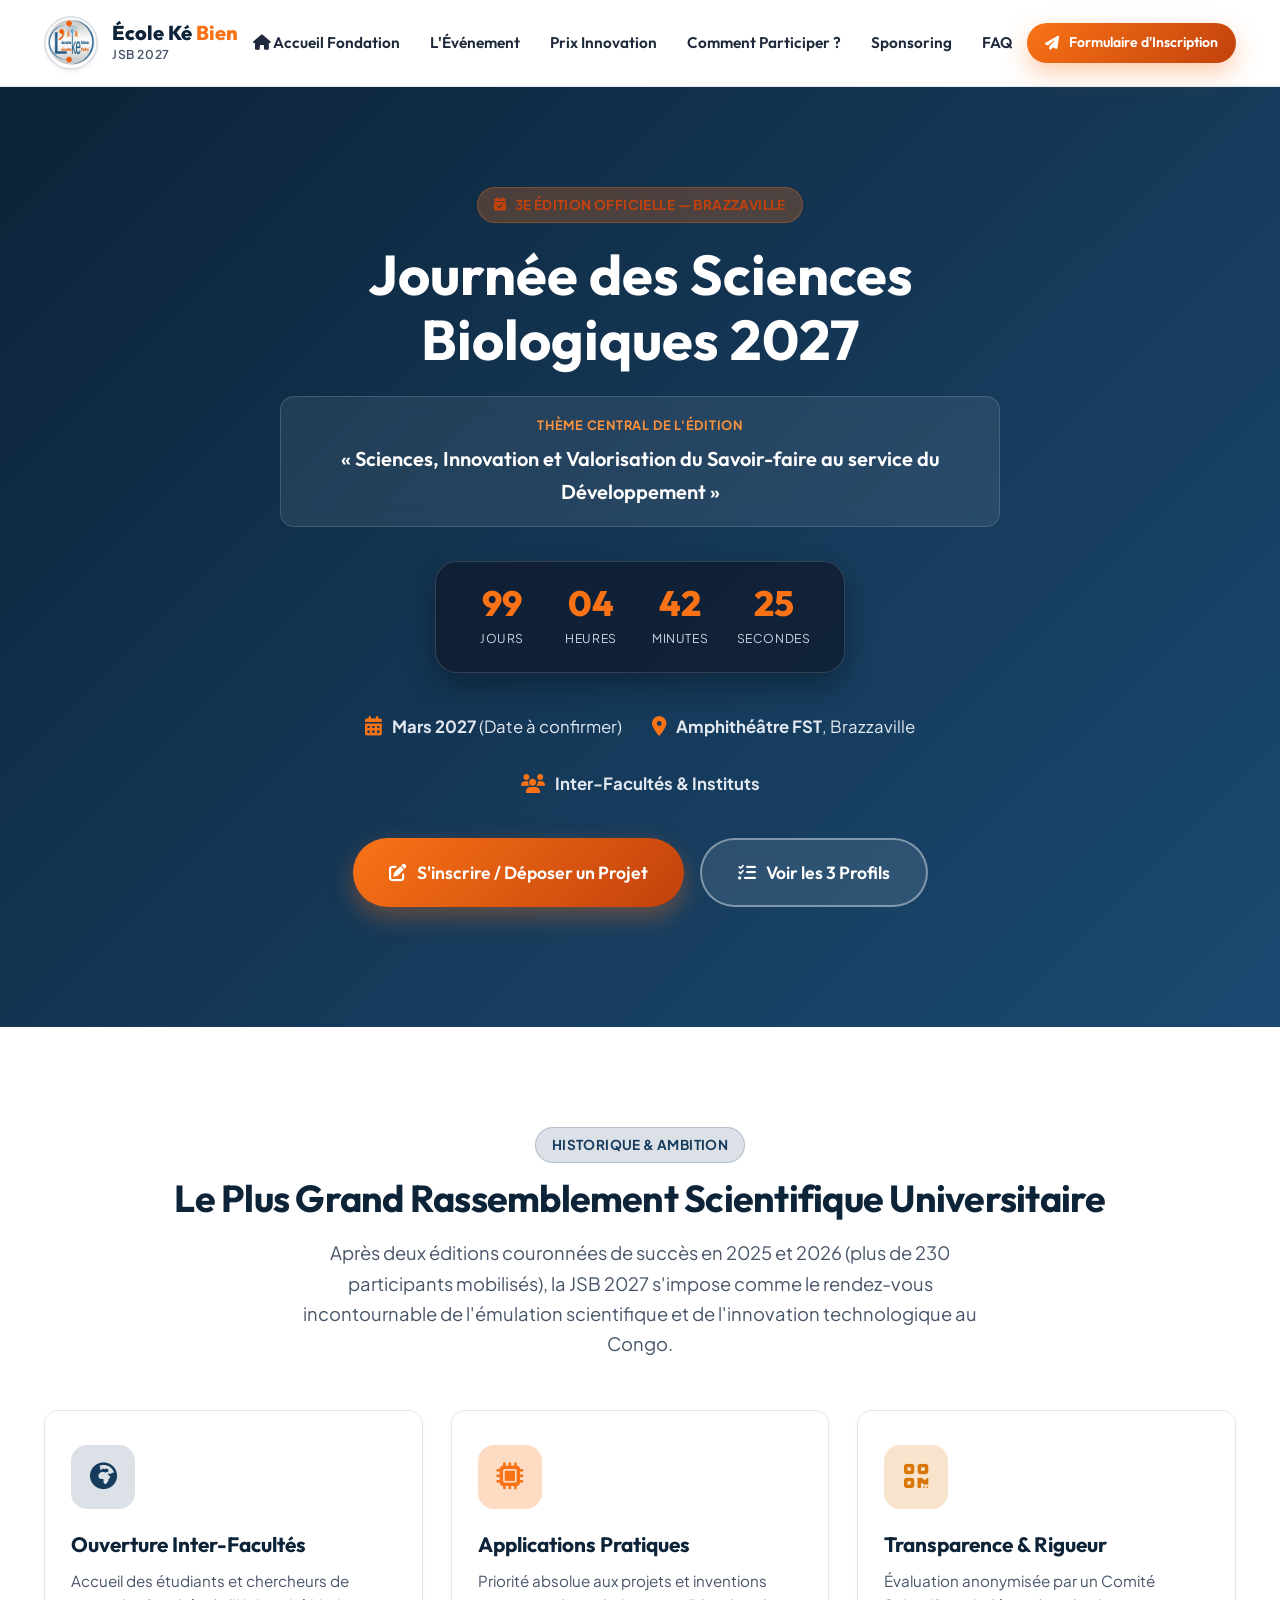
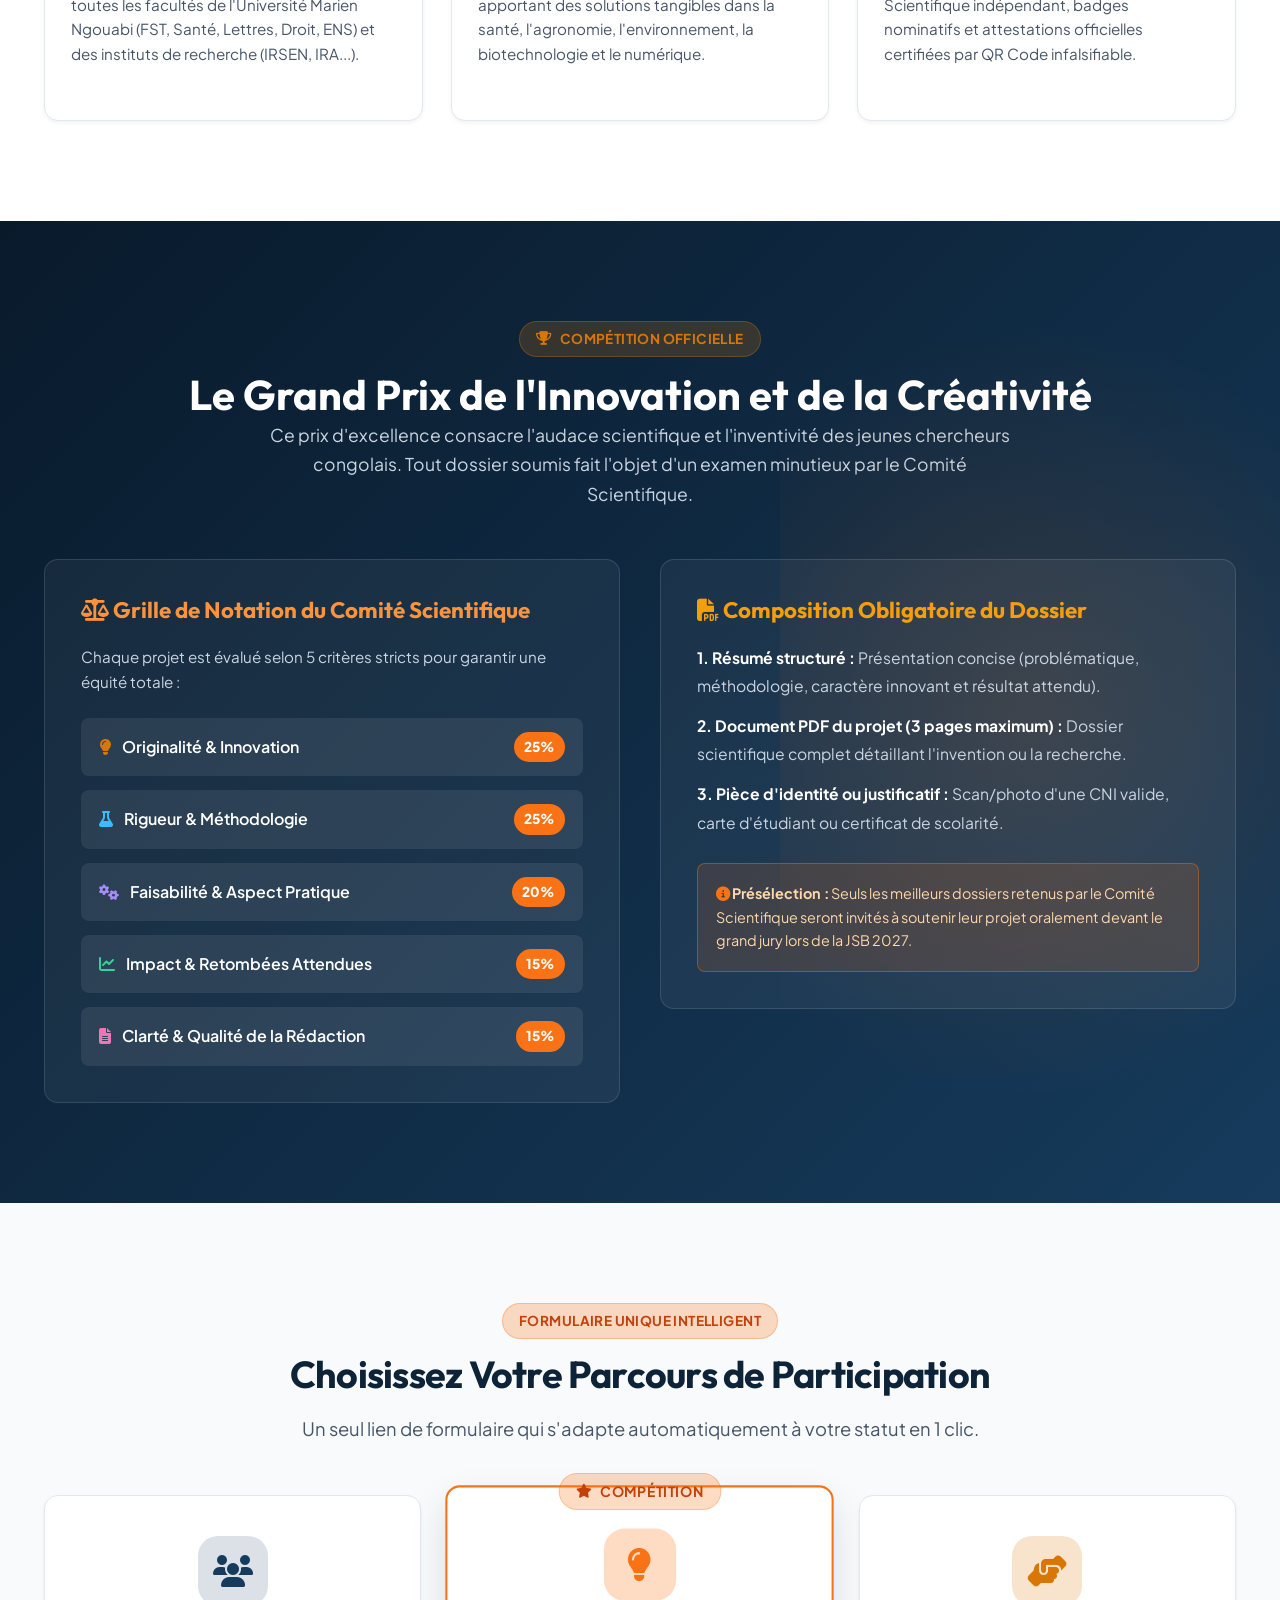
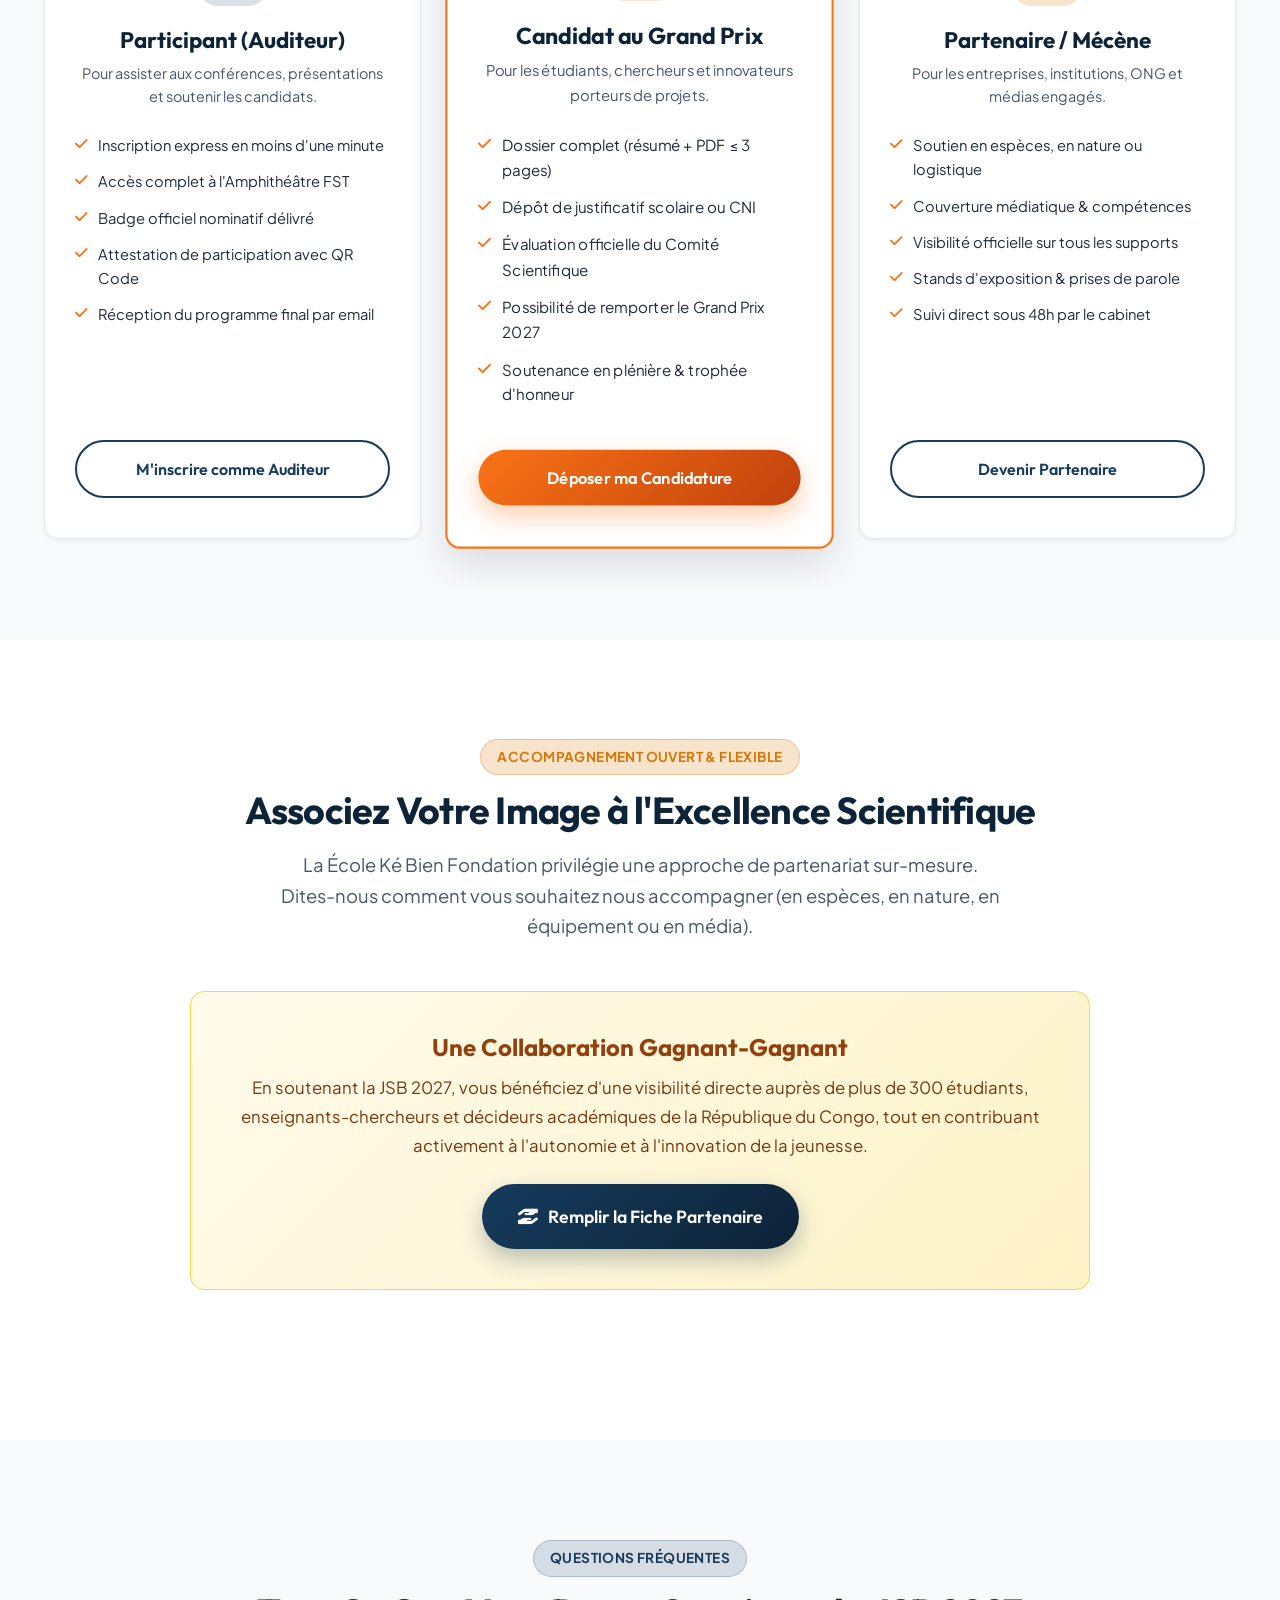
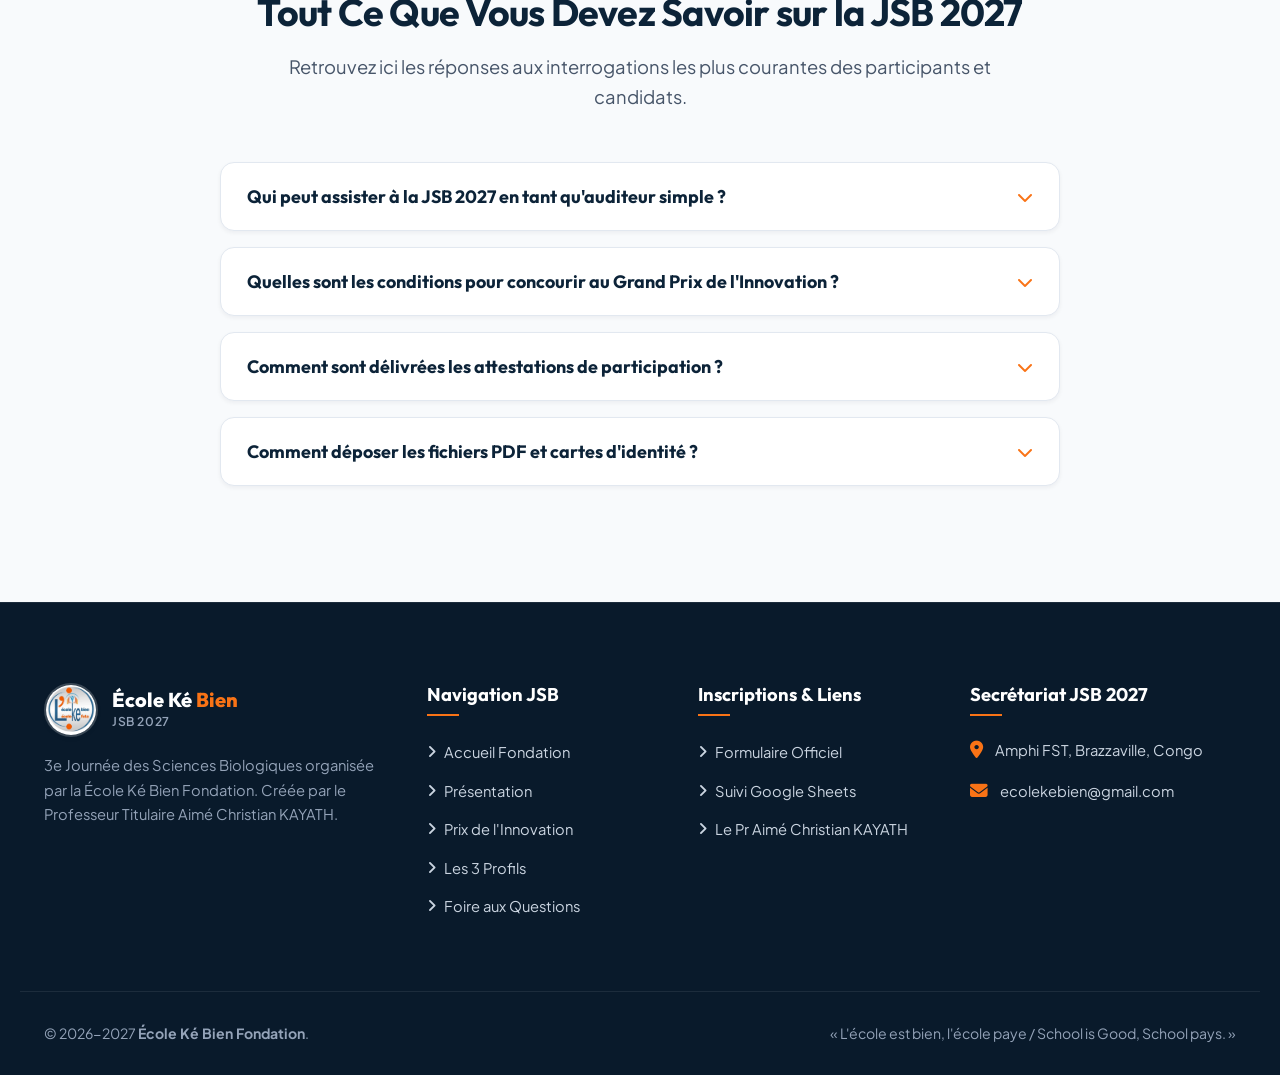
==== commit 1c02f405: "Update official branding: École Ké Bien Fondation & Slogan 'L'école est bien, l'école paye / School " ====
--- a/jsb2027.html
+++ b/jsb2027.html
@@ -3,8 +3,8 @@
 <head>
     <meta charset="UTF-8">
     <meta name="viewport" content="width=device-width, initial-scale=1.0">
-    <title>JSB 2027 — 3e Journée des Sciences Biologiques | Fondation École Ké Bien (EKBF)</title>
-    <meta name="description" content="Portail officiel de la 3e Journée des Sciences Biologiques (JSB 2027) organisée par la Fondation EKBF à l'Amphithéâtre FST, Brazzaville. Grand Prix de l'Innovation et de la Créativité.">
+    <title>JSB 2027 — 3e Journée des Sciences Biologiques | École Ké Bien Fondation</title>
+    <meta name="description" content="Portail officiel de la 3e Journée des Sciences Biologiques (JSB 2027) organisée par la École Ké Bien Fondation à l'Amphithéâtre FST, Brazzaville. Grand Prix de l'Innovation et de la Créativité.">
     <meta name="keywords" content="JSB 2027, Journée des Sciences Biologiques, Fondation École Ké Bien, Pr Aimé Christian KAYATH, Prix Innovation, FST Brazzaville, Marien Ngouabi">
     
     <!-- Open Graph / Meta Réseaux -->
@@ -307,7 +307,7 @@
             </div>
             <h2 class="section-title">Associez Votre Image à l'Excellence Scientifique</h2>
             <p class="section-subtitle">
-                La Fondation EKBF privilégie une approche de partenariat sur-mesure. Dites-nous comment vous souhaitez nous accompagner (en espèces, en nature, en équipement ou en média).
+                La École Ké Bien Fondation privilégie une approche de partenariat sur-mesure. Dites-nous comment vous souhaitez nous accompagner (en espèces, en nature, en équipement ou en média).
             </p>
 
             <div style="background: linear-gradient(135deg, #fffbeb 0%, #fef3c7 100%); border: 1px solid #fcd34d; border-radius: var(--radius-md); padding: 40px; text-align: center; max-width: 900px; margin: 0 auto 50px auto;">
@@ -382,14 +382,14 @@
         <div class="container footer-grid">
             <div class="footer-brand">
                 <div class="brand">
-                    <img src="assets/images/logo.jpg" alt="Logo Fondation EKBF" class="brand-logo">
+                    <img src="assets/images/logo.jpg" alt="Logo École Ké Bien Fondation" class="brand-logo">
                     <div class="brand-text">
                         <span class="brand-name">École Ké <span style="color: var(--accent);">Bien</span></span>
                         <span class="brand-sub" style="color: #94a3b8;">JSB 2027</span>
                     </div>
                 </div>
                 <p class="footer-desc">
-                    3e Journée des Sciences Biologiques organisée par la Fondation École Ké Bien — École Ké Futa (EKBF). Créée par le Professeur Titulaire Aimé Christian KAYATH.
+                    3e Journée des Sciences Biologiques organisée par la École Ké Bien Fondation. Créée par le Professeur Titulaire Aimé Christian KAYATH.
                 </p>
             </div>
 
@@ -428,10 +428,10 @@
 
         <div class="container footer-bottom">
             <div>
-                © 2026-2027 <strong>Fondation École Ké Bien — École Ké Futa (EKBF)</strong>.
+                © 2026-2027 <strong>École Ké Bien Fondation</strong>.
             </div>
             <div>
-                « L'école est un bien, l'école est le futur. »
+                « L'école est bien, l'école paye / School is Good, School pays. »
             </div>
         </div>
     </footer>
--- a/assets/css/style.css
+++ b/assets/css/style.css
@@ -1,5 +1,5 @@
 /* ==========================================================================
-   FONDATION ÉCOLE KÉ BIEN — ÉCOLE KÉ FUTA (EKBF)
+   FONDATION ÉCOLE KÉ BIEN — ÉCOLE KÉ FUTA 
    Charte Graphique Officielle & Styles Web
    Couleurs : Bleu Marine (#163b5c), Orange (#f97316), Or (#d97706), Ciel (#0284c7)
    ========================================================================== */
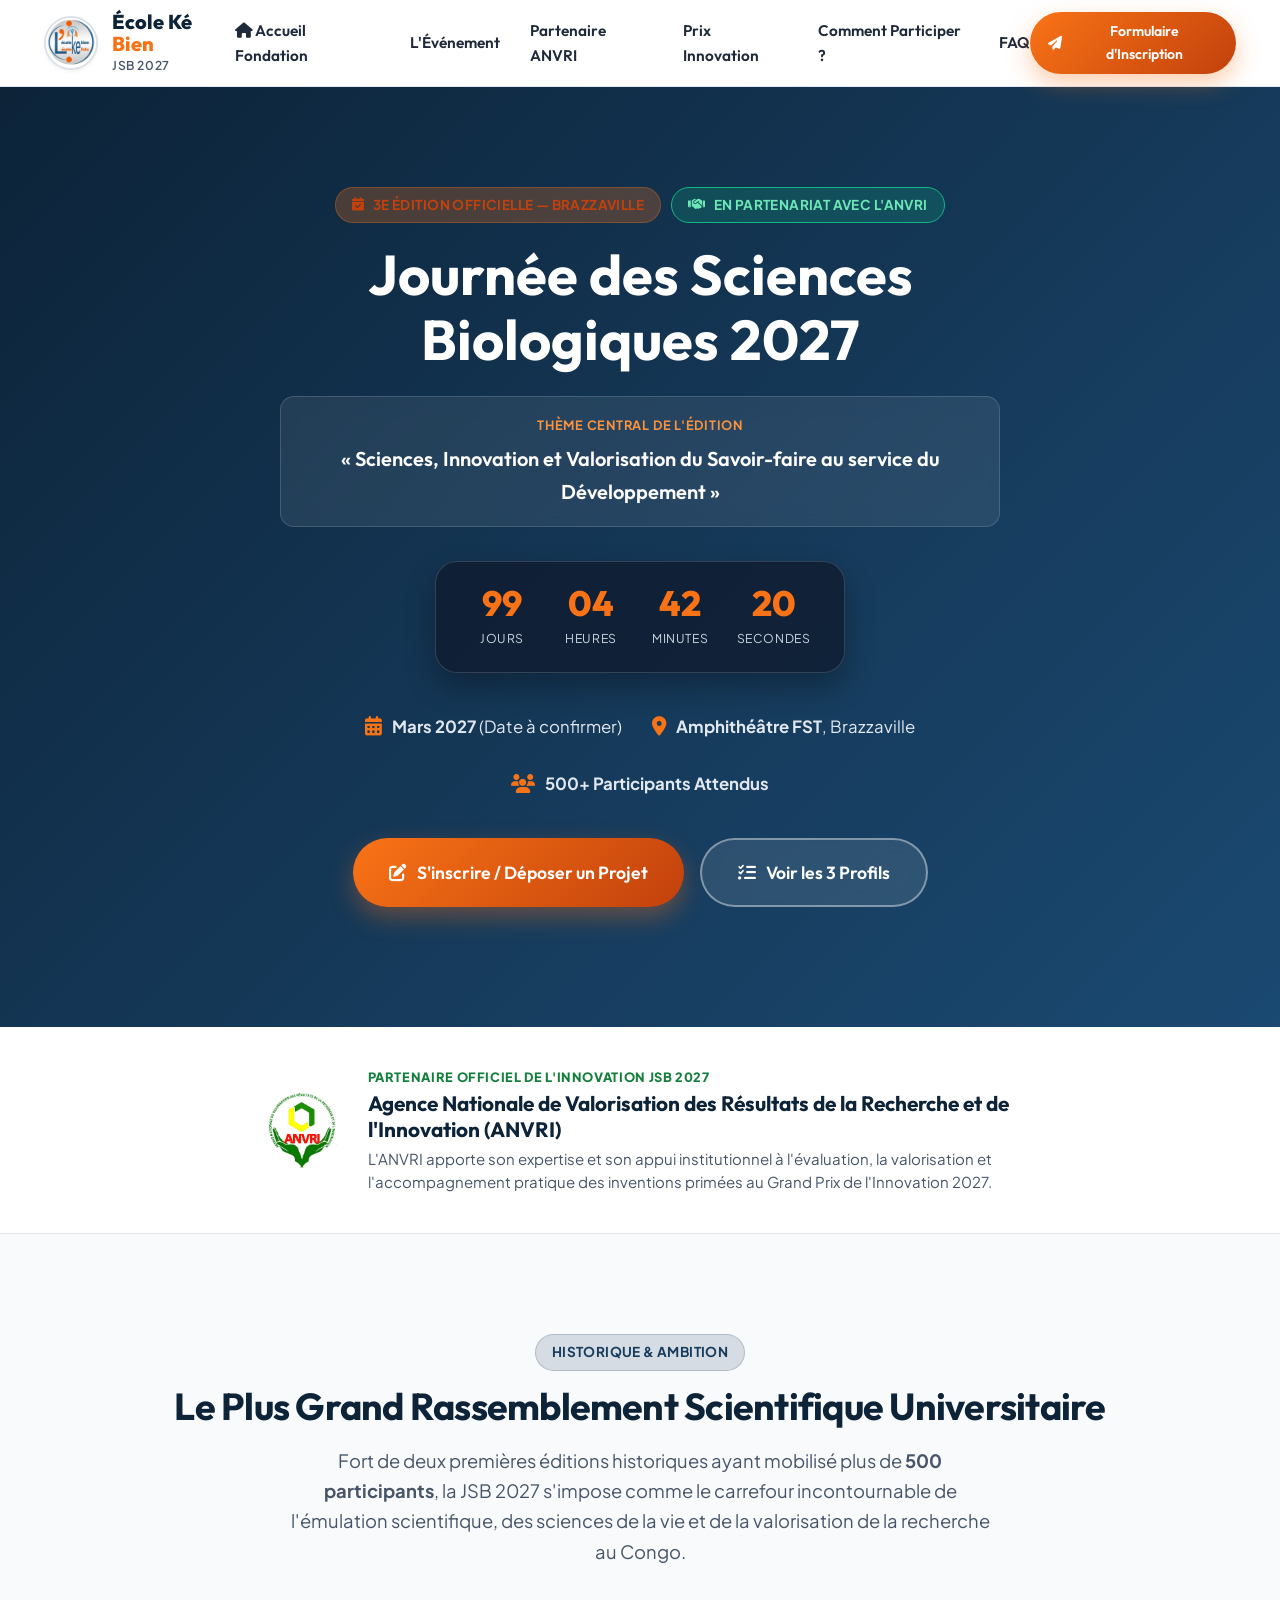
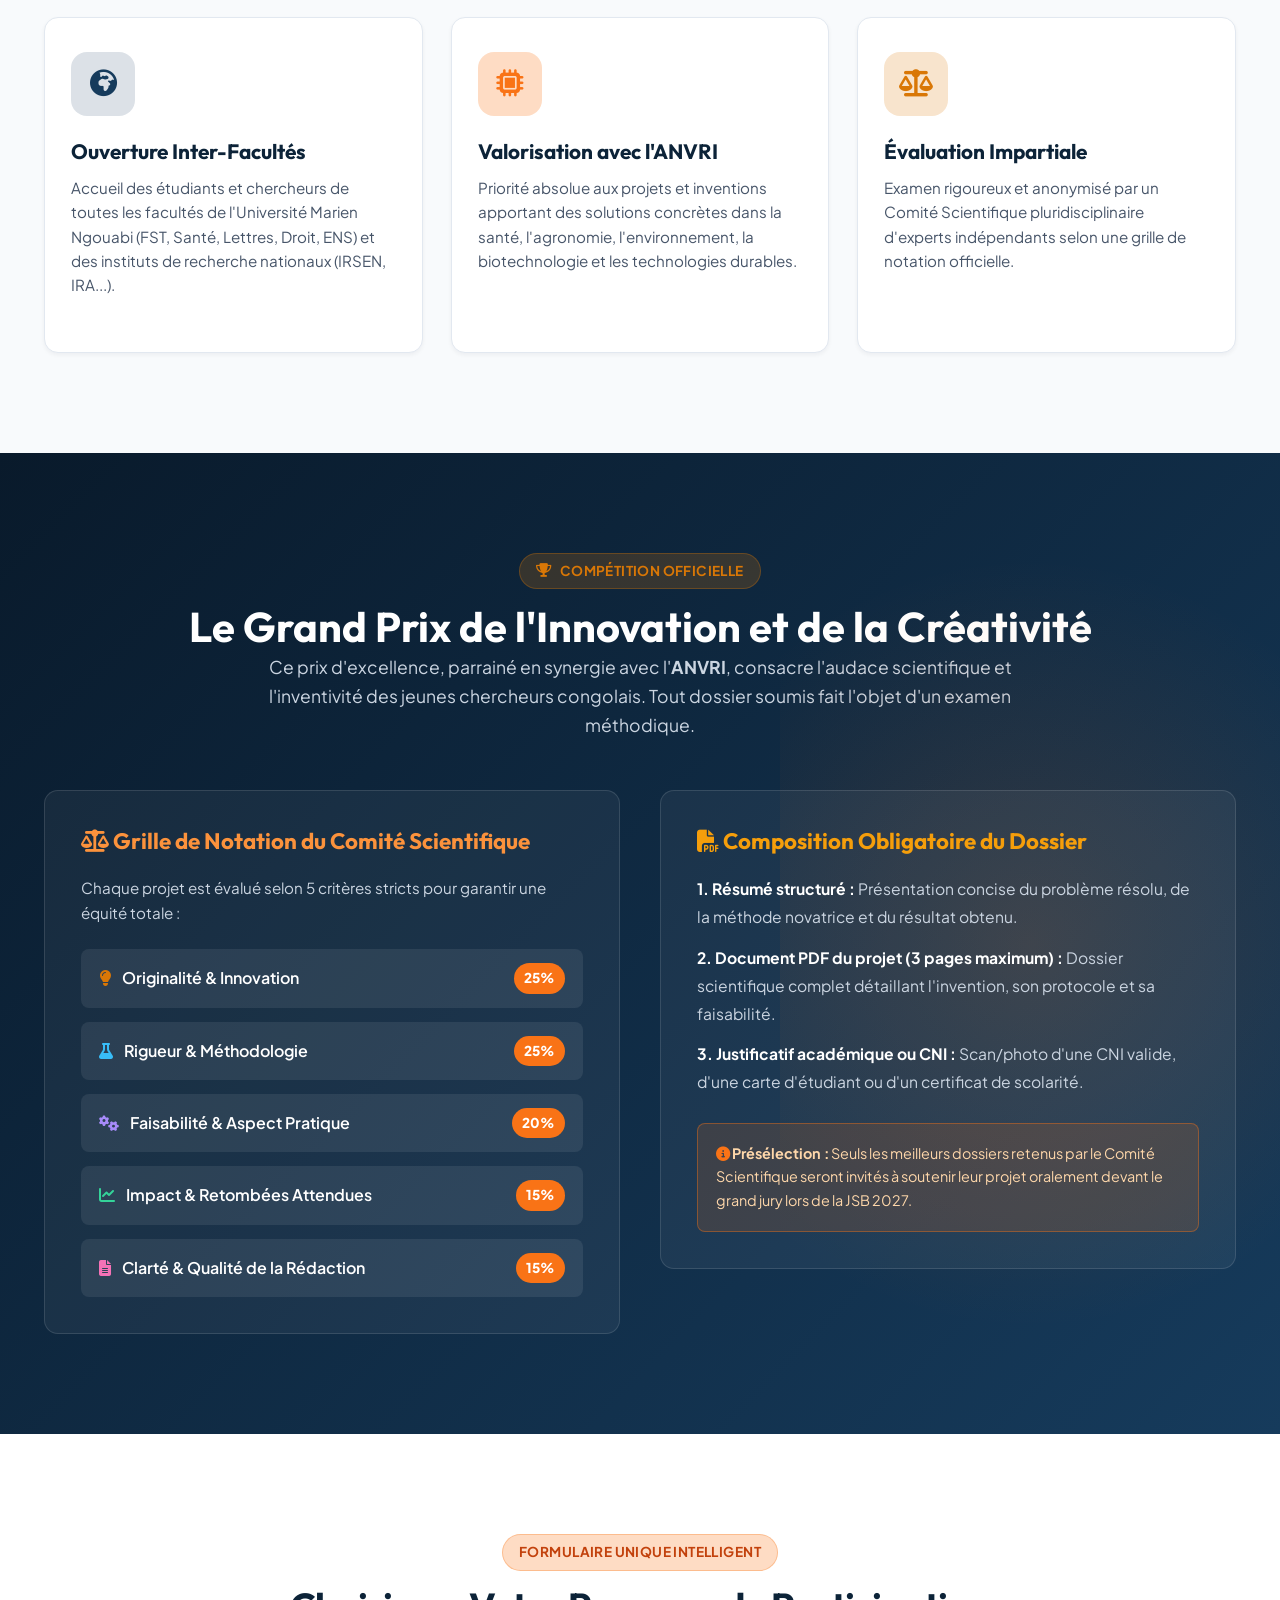
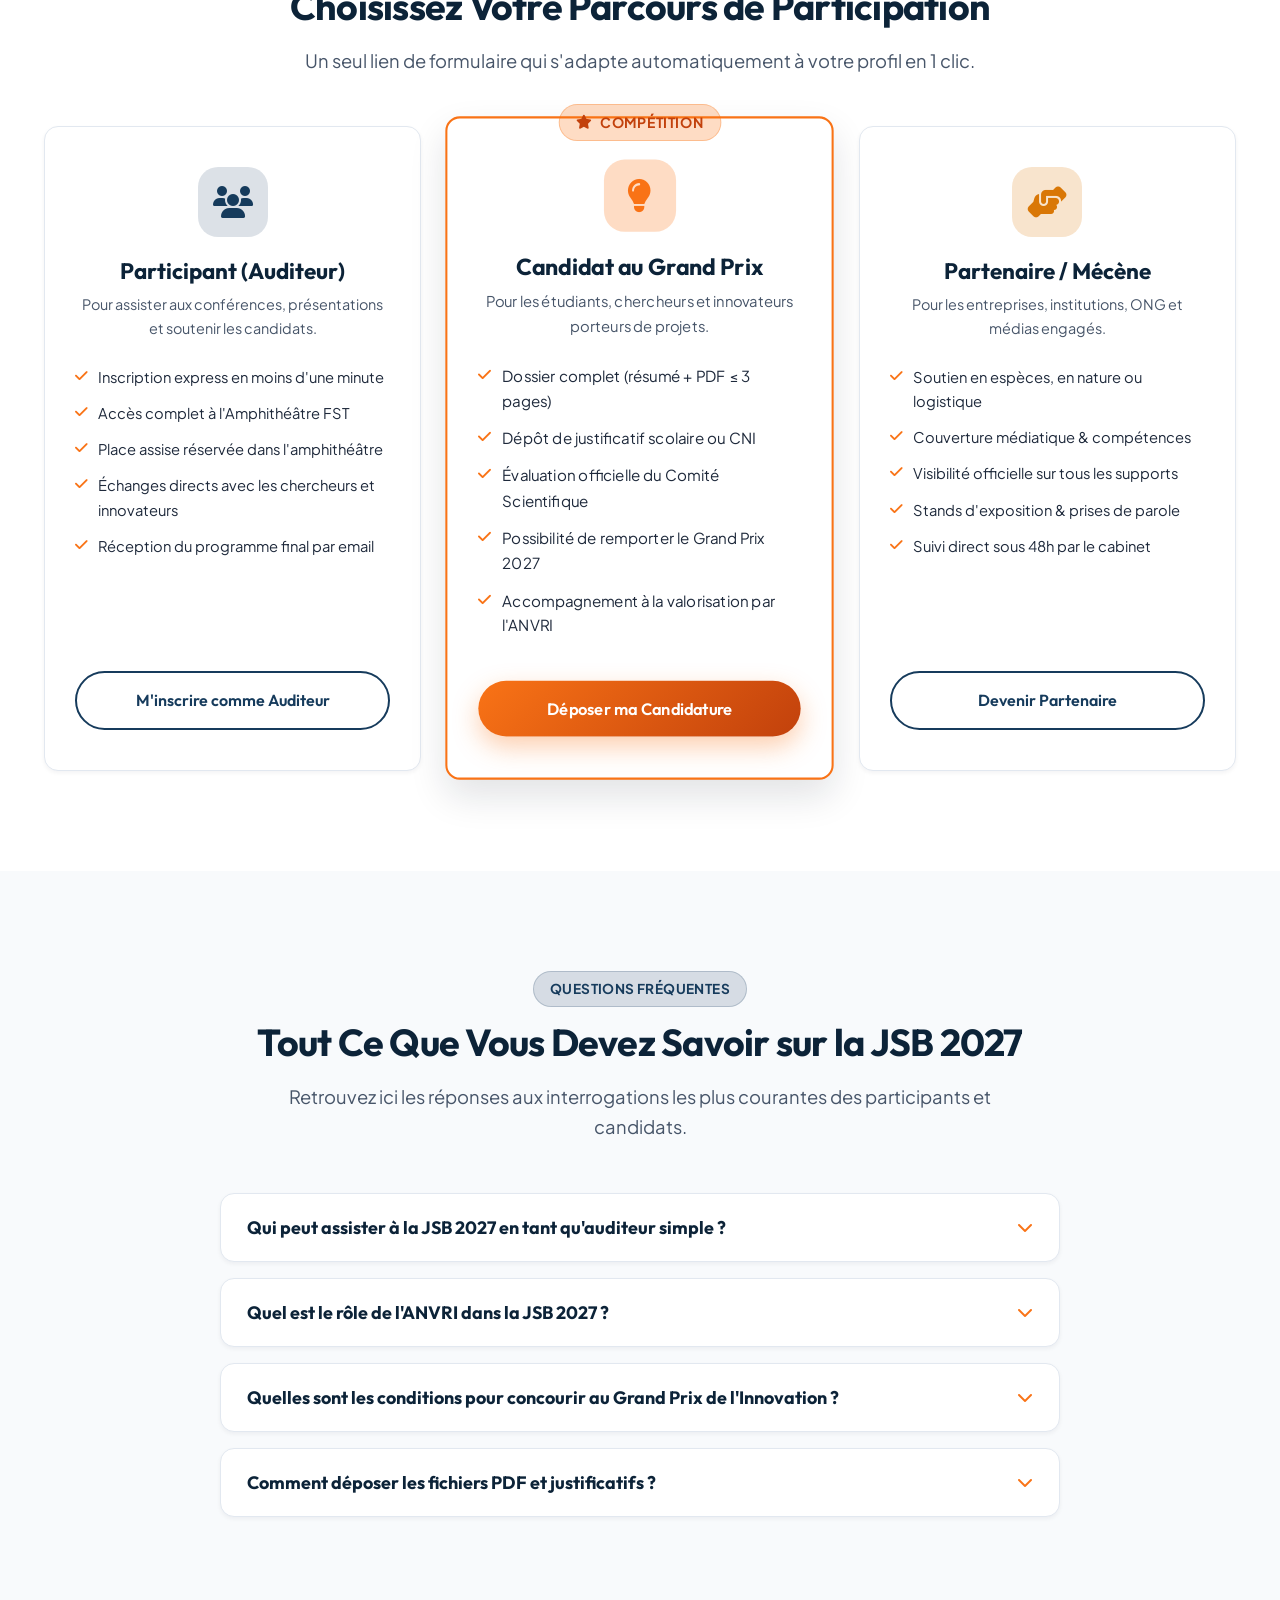
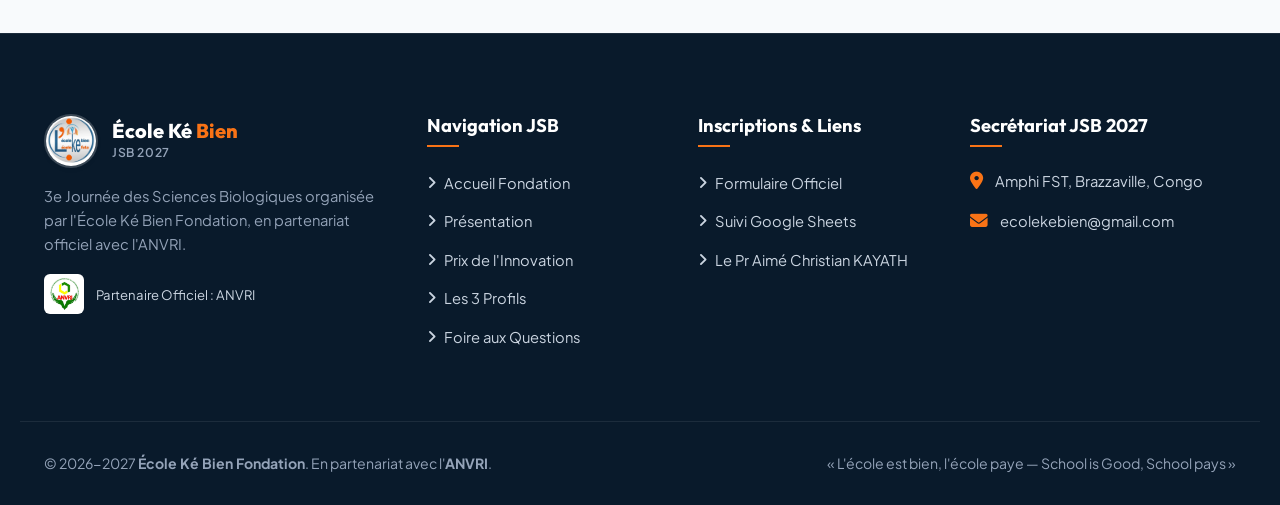
==== commit 97df9967: "Update website: 500+ participants, ANVRI official partner integration, enriched values section, remo" ====
--- a/jsb2027.html
+++ b/jsb2027.html
@@ -3,13 +3,13 @@
 <head>
     <meta charset="UTF-8">
     <meta name="viewport" content="width=device-width, initial-scale=1.0">
-    <title>JSB 2027 — 3e Journée des Sciences Biologiques | École Ké Bien Fondation</title>
-    <meta name="description" content="Portail officiel de la 3e Journée des Sciences Biologiques (JSB 2027) organisée par la École Ké Bien Fondation à l'Amphithéâtre FST, Brazzaville. Grand Prix de l'Innovation et de la Créativité.">
-    <meta name="keywords" content="JSB 2027, Journée des Sciences Biologiques, Fondation École Ké Bien, Pr Aimé Christian KAYATH, Prix Innovation, FST Brazzaville, Marien Ngouabi">
+    <title>JSB 2027 — 3e Journée des Sciences Biologiques | École Ké Bien Fondation & ANVRI</title>
+    <meta name="description" content="Portail officiel de la 3e Journée des Sciences Biologiques (JSB 2027) organisée par l'École Ké Bien Fondation en partenariat avec l'ANVRI à l'Amphithéâtre FST, Brazzaville.">
+    <meta name="keywords" content="JSB 2027, Journée des Sciences Biologiques, École Ké Bien Fondation, Pr Aimé Christian KAYATH, ANVRI, Prix Innovation, FST Brazzaville, Marien Ngouabi">
     
     <!-- Open Graph / Meta Réseaux -->
     <meta property="og:title" content="JSB 2027 — 3e Journée des Sciences Biologiques">
-    <meta property="og:description" content="Inscrivez-vous à la JSB 2027 ou candidatez au Grand Prix de l'Innovation et de la Créativité.">
+    <meta property="og:description" content="Inscrivez-vous à la JSB 2027 ou candidatez au Grand Prix de l'Innovation soutenu par l'ANVRI.">
     <meta property="og:image" content="assets/images/logo.jpg">
     <meta property="og:type" content="website">
     <link rel="icon" type="image/jpeg" href="assets/images/logo.jpg">
@@ -17,7 +17,7 @@
     <!-- Google Fonts -->
     <link rel="preconnect" href="https://fonts.googleapis.com">
     <link rel="preconnect" href="https://fonts.gstatic.com" crossorigin>
-    <link href="https://fonts.googleapis.com/css2?family=Outfit:wght@400;500;600;700;800;900&family=Plus+Jakarta+Sans:wght@400;500;600;700&display=swap" rel="stylesheet">
+    <link href="https://fonts.googleapis.com/css2?family=Outfit:wght@400;500;600;700;800;900&family=Plus+Jakarta+Sans:wght@400;500;600;700;800&display=swap" rel="stylesheet">
     
     <!-- FontAwesome Icons -->
     <link rel="stylesheet" href="https://cdnjs.cloudflare.com/ajax/libs/font-awesome/6.5.1/css/all.min.css">
@@ -31,7 +31,7 @@
     <header class="header">
         <div class="container nav-container">
             <a href="index.html" class="brand">
-                <img src="assets/images/logo.jpg" alt="Logo Fondation École Ké Bien" class="brand-logo">
+                <img src="assets/images/logo.jpg" alt="Logo École Ké Bien Fondation" class="brand-logo">
                 <div class="brand-text">
                     <span class="brand-name">École Ké <span>Bien</span></span>
                     <span class="brand-sub">JSB 2027</span>
@@ -41,9 +41,9 @@
             <nav class="nav-menu">
                 <a href="index.html" class="nav-link"><i class="fa-solid fa-house"></i> Accueil Fondation</a>
                 <a href="#presentation" class="nav-link">L'Événement</a>
+                <a href="#partenaires-officiels" class="nav-link">Partenaire ANVRI</a>
                 <a href="#prix" class="nav-link">Prix Innovation</a>
                 <a href="#parcours" class="nav-link">Comment Participer ?</a>
-                <a href="#partenaires" class="nav-link">Sponsoring</a>
                 <a href="#faq" class="nav-link">FAQ</a>
             </nav>
 
@@ -61,8 +61,9 @@
     <!-- Hero Section JSB 2027 -->
     <section class="jsb-hero">
         <div class="container jsb-hero-content">
-            <div class="badge badge-accent">
-                <i class="fa-solid fa-calendar-check"></i> 3e Édition Officielle — Brazzaville
+            <div style="display: flex; justify-content: center; gap: 10px; flex-wrap: wrap; margin-bottom: 16px;">
+                <span class="badge badge-accent"><i class="fa-solid fa-calendar-check"></i> 3e Édition Officielle — Brazzaville</span>
+                <span class="badge badge-primary" style="background: rgba(16, 185, 129, 0.2); color: #6ee7b7; border-color: #10b981;"><i class="fa-solid fa-handshake"></i> En Partenariat avec l'ANVRI</span>
             </div>
             
             <h1>Journée des Sciences Biologiques 2027</h1>
@@ -105,7 +106,7 @@
                 </div>
                 <div class="jsb-meta-item">
                     <i class="fa-solid fa-users"></i>
-                    <span><strong>Inter-Facultés & Instituts</strong></span>
+                    <span><strong>500+ Participants Attendus</strong></span>
                 </div>
             </div>
 
@@ -120,15 +121,31 @@
         </div>
     </section>
 
+    <!-- Partenaire Officiel ANVRI - Section Banner -->
+    <section id="partenaires-officiels" style="background: #ffffff; padding: 40px 0; border-bottom: 1px solid var(--gray-border);">
+        <div class="container" style="display: flex; align-items: center; justify-content: center; gap: 30px; flex-wrap: wrap;">
+            <img src="assets/images/anvri.png" alt="Logo ANVRI" style="height: 75px; width: auto; object-fit: contain;">
+            <div style="max-width: 650px;">
+                <span style="font-size: 0.8rem; font-weight: 800; color: #15803d; text-transform: uppercase; letter-spacing: 0.05em; display: block;">Partenaire Officiel de l'Innovation JSB 2027</span>
+                <h3 style="font-size: 1.3rem; color: var(--primary-dark); margin: 2px 0 6px 0;">
+                    Agence Nationale de Valorisation des Résultats de la Recherche et de l'Innovation (ANVRI)
+                </h3>
+                <p style="color: var(--gray-text); font-size: 0.94rem; margin: 0; line-height: 1.5;">
+                    L'ANVRI apporte son expertise et son appui institutionnel à l'évaluation, la valorisation et l'accompagnement pratique des inventions primées au Grand Prix de l'Innovation 2027.
+                </p>
+            </div>
+        </div>
+    </section>
+
     <!-- Présentation de l'Événement -->
-    <section id="presentation" class="section-values" style="background: #ffffff;">
+    <section id="presentation" class="section-values" style="background: #f8fafc;">
         <div class="container">
             <div class="section-tag">
                 <span class="badge badge-primary">Historique & Ambition</span>
             </div>
             <h2 class="section-title">Le Plus Grand Rassemblement Scientifique Universitaire</h2>
             <p class="section-subtitle">
-                Après deux éditions couronnées de succès en 2025 et 2026 (plus de 230 participants mobilisés), la JSB 2027 s'impose comme le rendez-vous incontournable de l'émulation scientifique et de l'innovation technologique au Congo.
+                Fort de deux premières éditions historiques ayant mobilisé plus de <strong>500 participants</strong>, la JSB 2027 s'impose comme le carrefour incontournable de l'émulation scientifique, des sciences de la vie et de la valorisation de la recherche au Congo.
             </p>
 
             <div class="pillars-grid" style="grid-template-columns: repeat(3, 1fr);">
@@ -136,23 +153,23 @@
                     <div class="pillar-icon"><i class="fa-solid fa-earth-africa"></i></div>
                     <h3 class="pillar-title">Ouverture Inter-Facultés</h3>
                     <p class="pillar-desc">
-                        Accueil des étudiants et chercheurs de toutes les facultés de l'Université Marien Ngouabi (FST, Santé, Lettres, Droit, ENS) et des instituts de recherche (IRSEN, IRA...).
+                        Accueil des étudiants et chercheurs de toutes les facultés de l'Université Marien Ngouabi (FST, Santé, Lettres, Droit, ENS) et des instituts de recherche nationaux (IRSEN, IRA...).
                     </p>
                 </div>
 
                 <div class="pillar-card">
                     <div class="pillar-icon"><i class="fa-solid fa-microchip"></i></div>
-                    <h3 class="pillar-title">Applications Pratiques</h3>
+                    <h3 class="pillar-title">Valorisation avec l'ANVRI</h3>
                     <p class="pillar-desc">
-                        Priorité absolue aux projets et inventions apportant des solutions tangibles dans la santé, l'agronomie, l'environnement, la biotechnologie et le numérique.
+                        Priorité absolue aux projets et inventions apportant des solutions concrètes dans la santé, l'agronomie, l'environnement, la biotechnologie et les technologies durables.
                     </p>
                 </div>
 
                 <div class="pillar-card">
-                    <div class="pillar-icon"><i class="fa-solid fa-qrcode"></i></div>
-                    <h3 class="pillar-title">Transparence & Rigueur</h3>
+                    <div class="pillar-icon"><i class="fa-solid fa-scale-balanced"></i></div>
+                    <h3 class="pillar-title">Évaluation Impartiale</h3>
                     <p class="pillar-desc">
-                        Évaluation anonymisée par un Comité Scientifique indépendant, badges nominatifs et attestations officielles certifiées par QR Code infalsifiable.
+                        Examen rigoureux et anonymisé par un Comité Scientifique pluridisciplinaire d'experts indépendants selon une grille de notation officielle.
                     </p>
                 </div>
             </div>
@@ -168,7 +185,7 @@
                 </div>
                 <h2 style="color: #fff; font-size: 2.6rem;">Le Grand Prix de l'Innovation et de la Créativité</h2>
                 <p style="color: #cbd5e1; max-width: 750px; margin: 0 auto; font-size: 1.1rem;">
-                    Ce prix d'excellence consacre l'audace scientifique et l'inventivité des jeunes chercheurs congolais. Tout dossier soumis fait l'objet d'un examen minutieux par le Comité Scientifique.
+                    Ce prix d'excellence, parrainé en synergie avec l'<strong>ANVRI</strong>, consacre l'audace scientifique et l'inventivité des jeunes chercheurs congolais. Tout dossier soumis fait l'objet d'un examen méthodique.
                 </p>
             </div>
 
@@ -212,13 +229,13 @@
                     
                     <ul style="color: #cbd5e1; font-size: 0.98rem; line-height: 1.8; margin-bottom: 26px;">
                         <li style="margin-bottom: 12px;">
-                            <strong style="color: #fff;">1. Résumé structuré :</strong> Présentation concise (problématique, méthodologie, caractère innovant et résultat attendu).
+                            <strong style="color: #fff;">1. Résumé structuré :</strong> Présentation concise du problème résolu, de la méthode novatrice et du résultat obtenu.
                         </li>
                         <li style="margin-bottom: 12px;">
-                            <strong style="color: #fff;">2. Document PDF du projet (3 pages maximum) :</strong> Dossier scientifique complet détaillant l'invention ou la recherche.
+                            <strong style="color: #fff;">2. Document PDF du projet (3 pages maximum) :</strong> Dossier scientifique complet détaillant l'invention, son protocole et sa faisabilité.
                         </li>
                         <li style="margin-bottom: 12px;">
-                            <strong style="color: #fff;">3. Pièce d'identité ou justificatif :</strong> Scan/photo d'une CNI valide, carte d'étudiant ou certificat de scolarité.
+                            <strong style="color: #fff;">3. Justificatif académique ou CNI :</strong> Scan/photo d'une CNI valide, d'une carte d'étudiant ou d'un certificat de scolarité.
                         </li>
                     </ul>
 
@@ -231,14 +248,14 @@
     </section>
 
     <!-- Section 3 Profils de Candidature -->
-    <section id="parcours" class="section-pillars" style="background: #f8fafc;">
+    <section id="parcours" class="section-pillars" style="background: #ffffff;">
         <div class="container">
             <div class="section-tag">
                 <span class="badge badge-accent">Formulaire Unique Intelligent</span>
             </div>
             <h2 class="section-title">Choisissez Votre Parcours de Participation</h2>
             <p class="section-subtitle">
-                Un seul lien de formulaire qui s'adapte automatiquement à votre statut en 1 clic.
+                Un seul lien de formulaire qui s'adapte automatiquement à votre profil en 1 clic.
             </p>
 
             <div class="profiles-grid">
@@ -250,8 +267,8 @@
                     <ul class="profile-features">
                         <li><i class="fa-solid fa-check"></i> Inscription express en moins d'une minute</li>
                         <li><i class="fa-solid fa-check"></i> Accès complet à l'Amphithéâtre FST</li>
-                        <li><i class="fa-solid fa-check"></i> Badge officiel nominatif délivré</li>
-                        <li><i class="fa-solid fa-check"></i> Attestation de participation avec QR Code</li>
+                        <li><i class="fa-solid fa-check"></i> Place assise réservée dans l'amphithéâtre</li>
+                        <li><i class="fa-solid fa-check"></i> Échanges directs avec les chercheurs et innovateurs</li>
                         <li><i class="fa-solid fa-check"></i> Réception du programme final par email</li>
                     </ul>
                     <a href="https://docs.google.com/forms/d/e/1FAIpQLSf5AGC9kLKZxLY8xlVCGyChN3g2PgjJRhmzrLMBr2_vWuns3w/viewform" target="_blank" class="btn btn-outline" style="width: 100%;">
@@ -272,7 +289,7 @@
                         <li><i class="fa-solid fa-check"></i> Dépôt de justificatif scolaire ou CNI</li>
                         <li><i class="fa-solid fa-check"></i> Évaluation officielle du Comité Scientifique</li>
                         <li><i class="fa-solid fa-check"></i> Possibilité de remporter le Grand Prix 2027</li>
-                        <li><i class="fa-solid fa-check"></i> Soutenance en plénière & trophée d'honneur</li>
+                        <li><i class="fa-solid fa-check"></i> Accompagnement à la valorisation par l'ANVRI</li>
                     </ul>
                     <a href="https://docs.google.com/forms/d/e/1FAIpQLSf5AGC9kLKZxLY8xlVCGyChN3g2PgjJRhmzrLMBr2_vWuns3w/viewform" target="_blank" class="btn btn-accent" style="width: 100%;">
                         Déposer ma Candidature
@@ -299,29 +316,6 @@
         </div>
     </section>
 
-    <!-- Section Partenaires & Sponsoring -->
-    <section id="partenaires" class="section-values" style="background: #ffffff;">
-        <div class="container">
-            <div class="section-tag">
-                <span class="badge badge-gold">Accompagnement Ouvert & Flexible</span>
-            </div>
-            <h2 class="section-title">Associez Votre Image à l'Excellence Scientifique</h2>
-            <p class="section-subtitle">
-                La École Ké Bien Fondation privilégie une approche de partenariat sur-mesure. Dites-nous comment vous souhaitez nous accompagner (en espèces, en nature, en équipement ou en média).
-            </p>
-
-            <div style="background: linear-gradient(135deg, #fffbeb 0%, #fef3c7 100%); border: 1px solid #fcd34d; border-radius: var(--radius-md); padding: 40px; text-align: center; max-width: 900px; margin: 0 auto 50px auto;">
-                <h3 style="color: #92400e; font-size: 1.5rem; margin-bottom: 12px;">Une Collaboration Gagnant-Gagnant</h3>
-                <p style="color: #78350f; font-size: 1.05rem; line-height: 1.7; margin-bottom: 24px;">
-                    En soutenant la JSB 2027, vous bénéficiez d'une visibilité directe auprès de plus de 300 étudiants, enseignants-chercheurs et décideurs académiques de la République du Congo, tout en contribuant activement à l'autonomie et à l'innovation de la jeunesse.
-                </p>
-                <a href="https://docs.google.com/forms/d/e/1FAIpQLSf5AGC9kLKZxLY8xlVCGyChN3g2PgjJRhmzrLMBr2_vWuns3w/viewform" target="_blank" class="btn btn-primary btn-lg">
-                    <i class="fa-solid fa-hand-holding-hand"></i> Remplir la Fiche Partenaire
-                </a>
-            </div>
-        </div>
-    </section>
-
     <!-- Section FAQ Interactive -->
     <section id="faq" class="section-pillars" style="background: #f8fafc;">
         <div class="container">
@@ -340,7 +334,17 @@
                         <i class="fa-solid fa-chevron-down"></i>
                     </button>
                     <div class="faq-answer">
-                        La participation en auditeur est totalement ouverte et libre à tous : étudiants de toutes filières (Licence, Master, Doctorat), élèves, enseignants, professionnels et simples passionnés de science. Il suffit de remplir le formulaire pour recevoir votre badge officiel.
+                        La participation en auditeur est totalement ouverte et libre à tous : étudiants de toutes filières (Licence, Master, Doctorat), élèves, enseignants, professionnels et simples passionnés de science. Il suffit de remplir le formulaire pour réserver votre place.
+                    </div>
+                </div>
+
+                <div class="faq-item">
+                    <button class="faq-question">
+                        <span>Quel est le rôle de l'ANVRI dans la JSB 2027 ?</span>
+                        <i class="fa-solid fa-chevron-down"></i>
+                    </button>
+                    <div class="faq-answer">
+                        L'ANVRI (Agence Nationale de Valorisation des Résultats de la Recherche et de l'Innovation) est le partenaire institutionnel officiel de l'événement. Elle collabore au soutien de l'innovation, à l'évaluation des dossiers scientifiques et à l'accompagnement des lauréats vers le prototypage, la protection intellectuelle et la valorisation industrielle.
                     </div>
                 </div>
 
@@ -350,27 +354,17 @@
                         <i class="fa-solid fa-chevron-down"></i>
                     </button>
                     <div class="faq-answer">
-                        Le candidat doit être inscrit dans un établissement d'enseignement supérieur ou être un jeune innovateur. Il doit fournir un résumé de son projet, un document PDF de 3 pages maximum (contexte, méthode innovante, faisabilité et retombées) ainsi qu'un justificatif d'identité/scolaire valide.
+                        Le candidat doit être inscrit dans un établissement d'enseignement supérieur ou être un jeune innovateur. Il doit fournir un résumé de son projet, un document PDF de 3 pages maximum (contexte, méthode innovante, faisabilité et retombées) ainsi qu'un justificatif d'identité ou académique valide.
                     </div>
                 </div>
 
                 <div class="faq-item">
                     <button class="faq-question">
-                        <span>Comment sont délivrées les attestations de participation ?</span>
+                        <span>Comment déposer les fichiers PDF et justificatifs ?</span>
                         <i class="fa-solid fa-chevron-down"></i>
                     </button>
                     <div class="faq-answer">
-                        Les attestations sont générées numériquement au format officiel avec un QR Code de vérification authentifié sur notre plateforme, puis envoyées par email aux participants ayant assisté à l'événement.
-                    </div>
-                </div>
-
-                <div class="faq-item">
-                    <button class="faq-question">
-                        <span>Comment déposer les fichiers PDF et cartes d'identité ?</span>
-                        <i class="fa-solid fa-chevron-down"></i>
-                    </button>
-                    <div class="faq-answer">
-                        Dans le formulaire d'inscription, vous pouvez soit téléverser directement vos fichiers (en étant connecté à votre compte Google), soit déposer vos documents sur votre Google Drive / Cloud et coller le lien de partage en lecture publique.
+                        Dans le formulaire d'inscription officiel, vous pouvez soit téléverser directement vos fichiers (en étant connecté à votre compte Google), soit déposer vos documents sur votre Google Drive / Cloud et coller le lien de partage en lecture.
                     </div>
                 </div>
             </div>
@@ -389,8 +383,12 @@
                     </div>
                 </div>
                 <p class="footer-desc">
-                    3e Journée des Sciences Biologiques organisée par la École Ké Bien Fondation. Créée par le Professeur Titulaire Aimé Christian KAYATH.
+                    3e Journée des Sciences Biologiques organisée par l'École Ké Bien Fondation, en partenariat officiel avec l'ANVRI.
                 </p>
+                <div style="margin-top: 18px; display: flex; align-items: center; gap: 12px;">
+                    <img src="assets/images/anvri.png" alt="ANVRI" style="height: 40px; background: #fff; padding: 4px; border-radius: 6px;">
+                    <span style="font-size: 0.82rem; color: #cbd5e1;">Partenaire Officiel : ANVRI</span>
+                </div>
             </div>
 
             <div class="footer-col">
@@ -428,10 +426,10 @@
 
         <div class="container footer-bottom">
             <div>
-                © 2026-2027 <strong>École Ké Bien Fondation</strong>.
+                © 2026-2027 <strong>École Ké Bien Fondation</strong>. En partenariat avec l'<strong>ANVRI</strong>.
             </div>
             <div>
-                « L'école est bien, l'école paye / School is Good, School pays. »
+                « L'école est bien, l'école paye — School is Good, School pays »
             </div>
         </div>
     </footer>
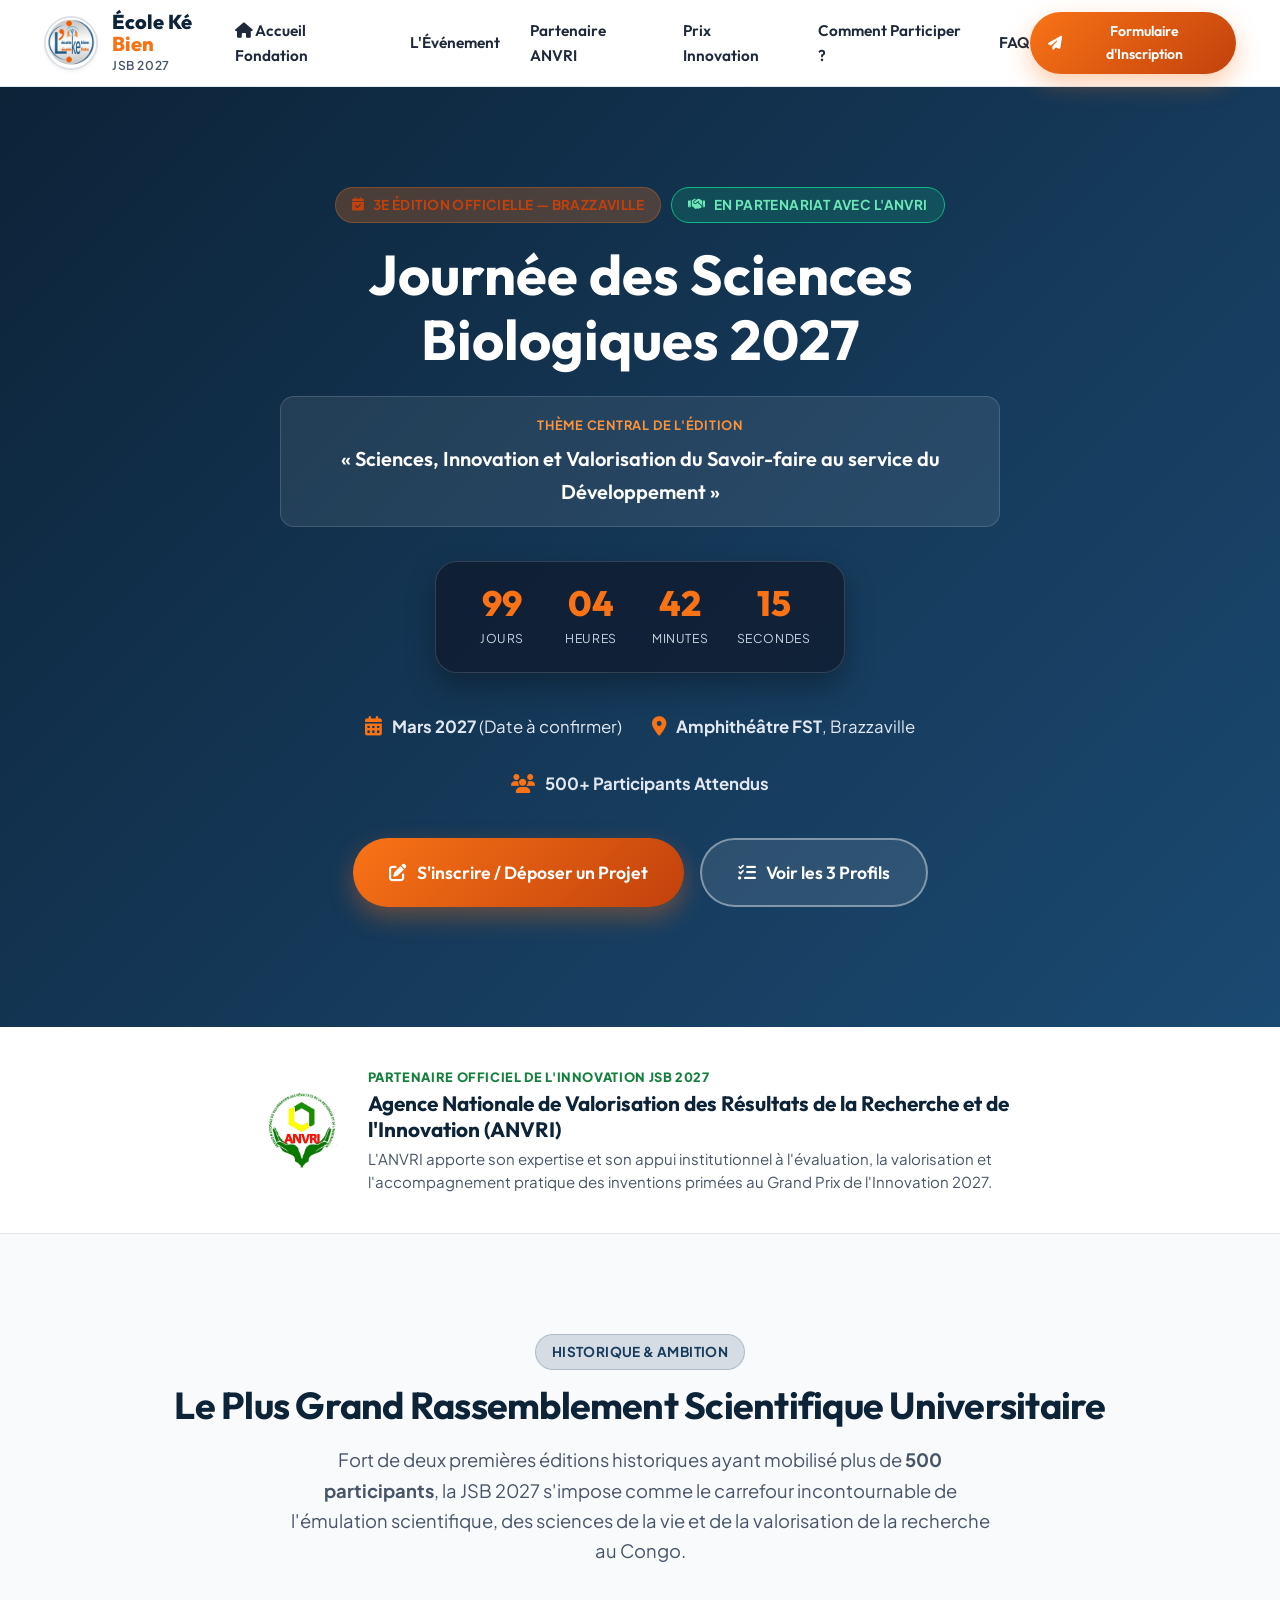
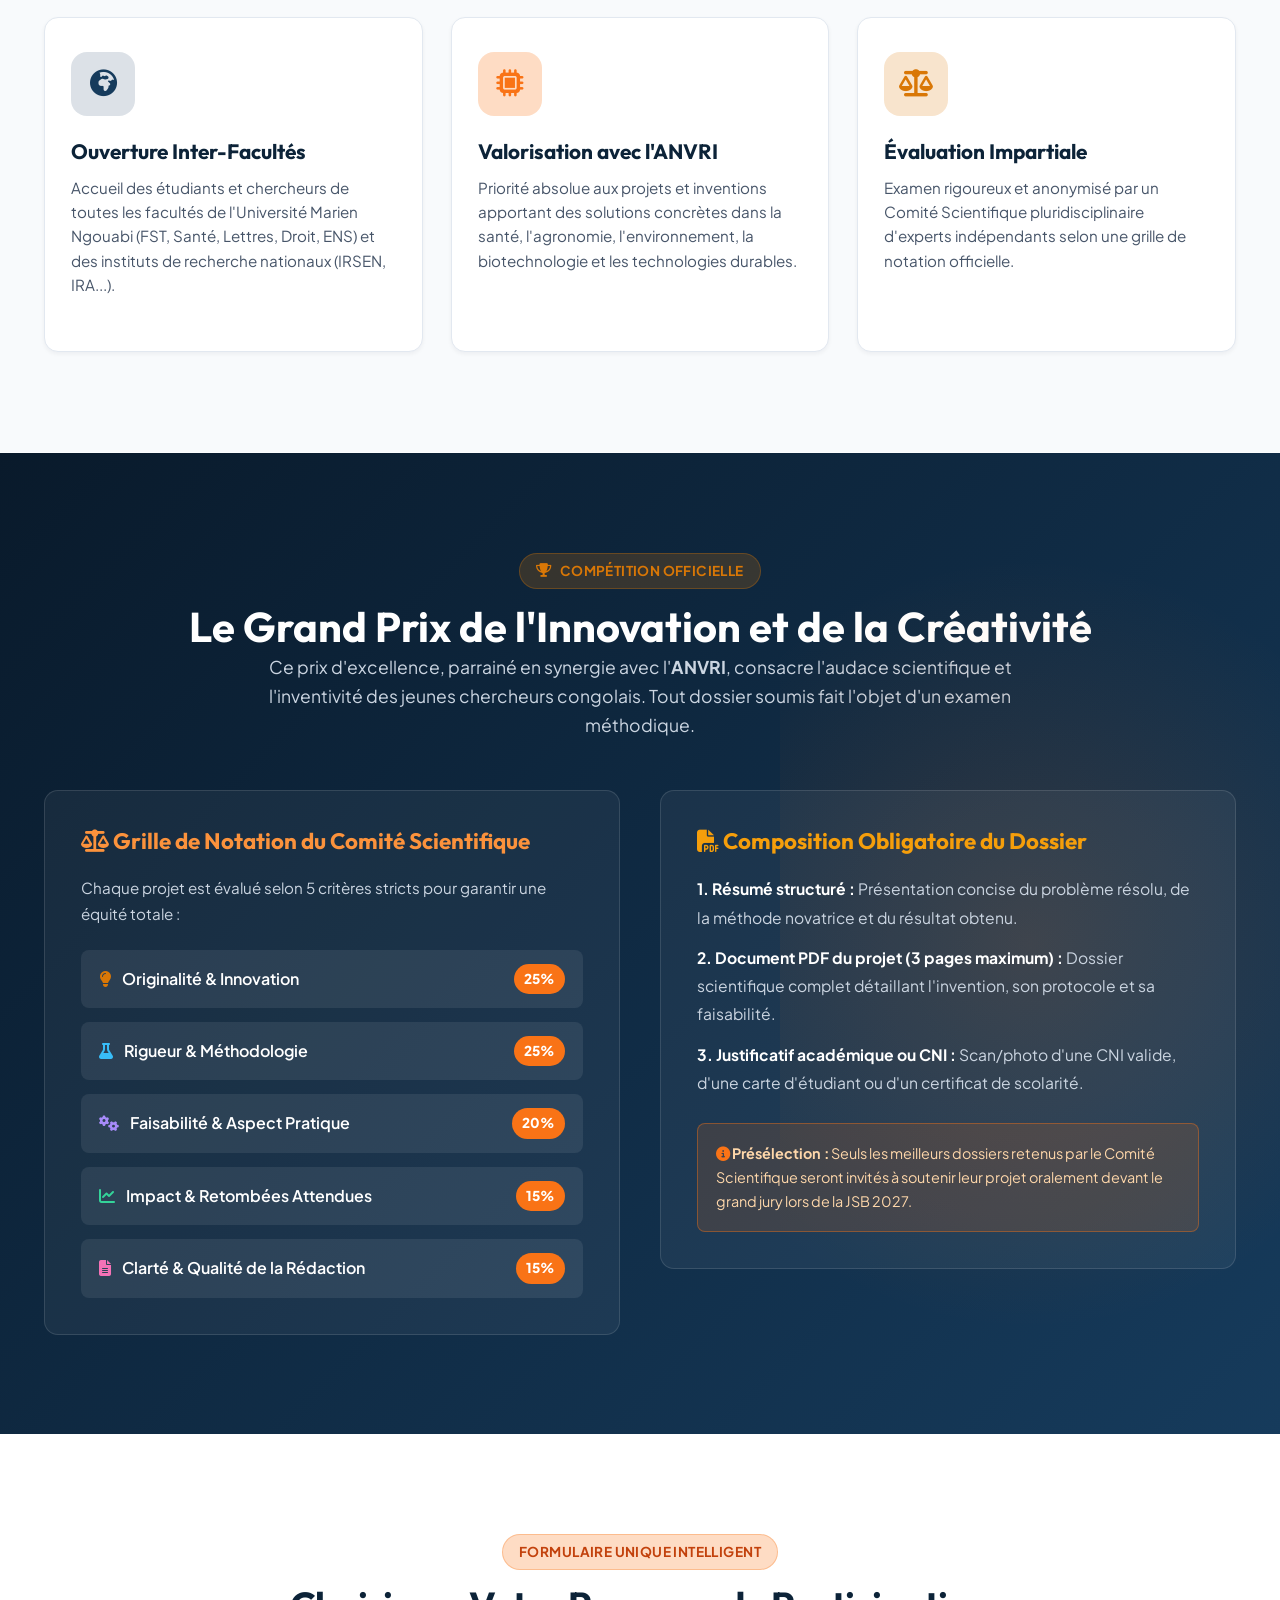
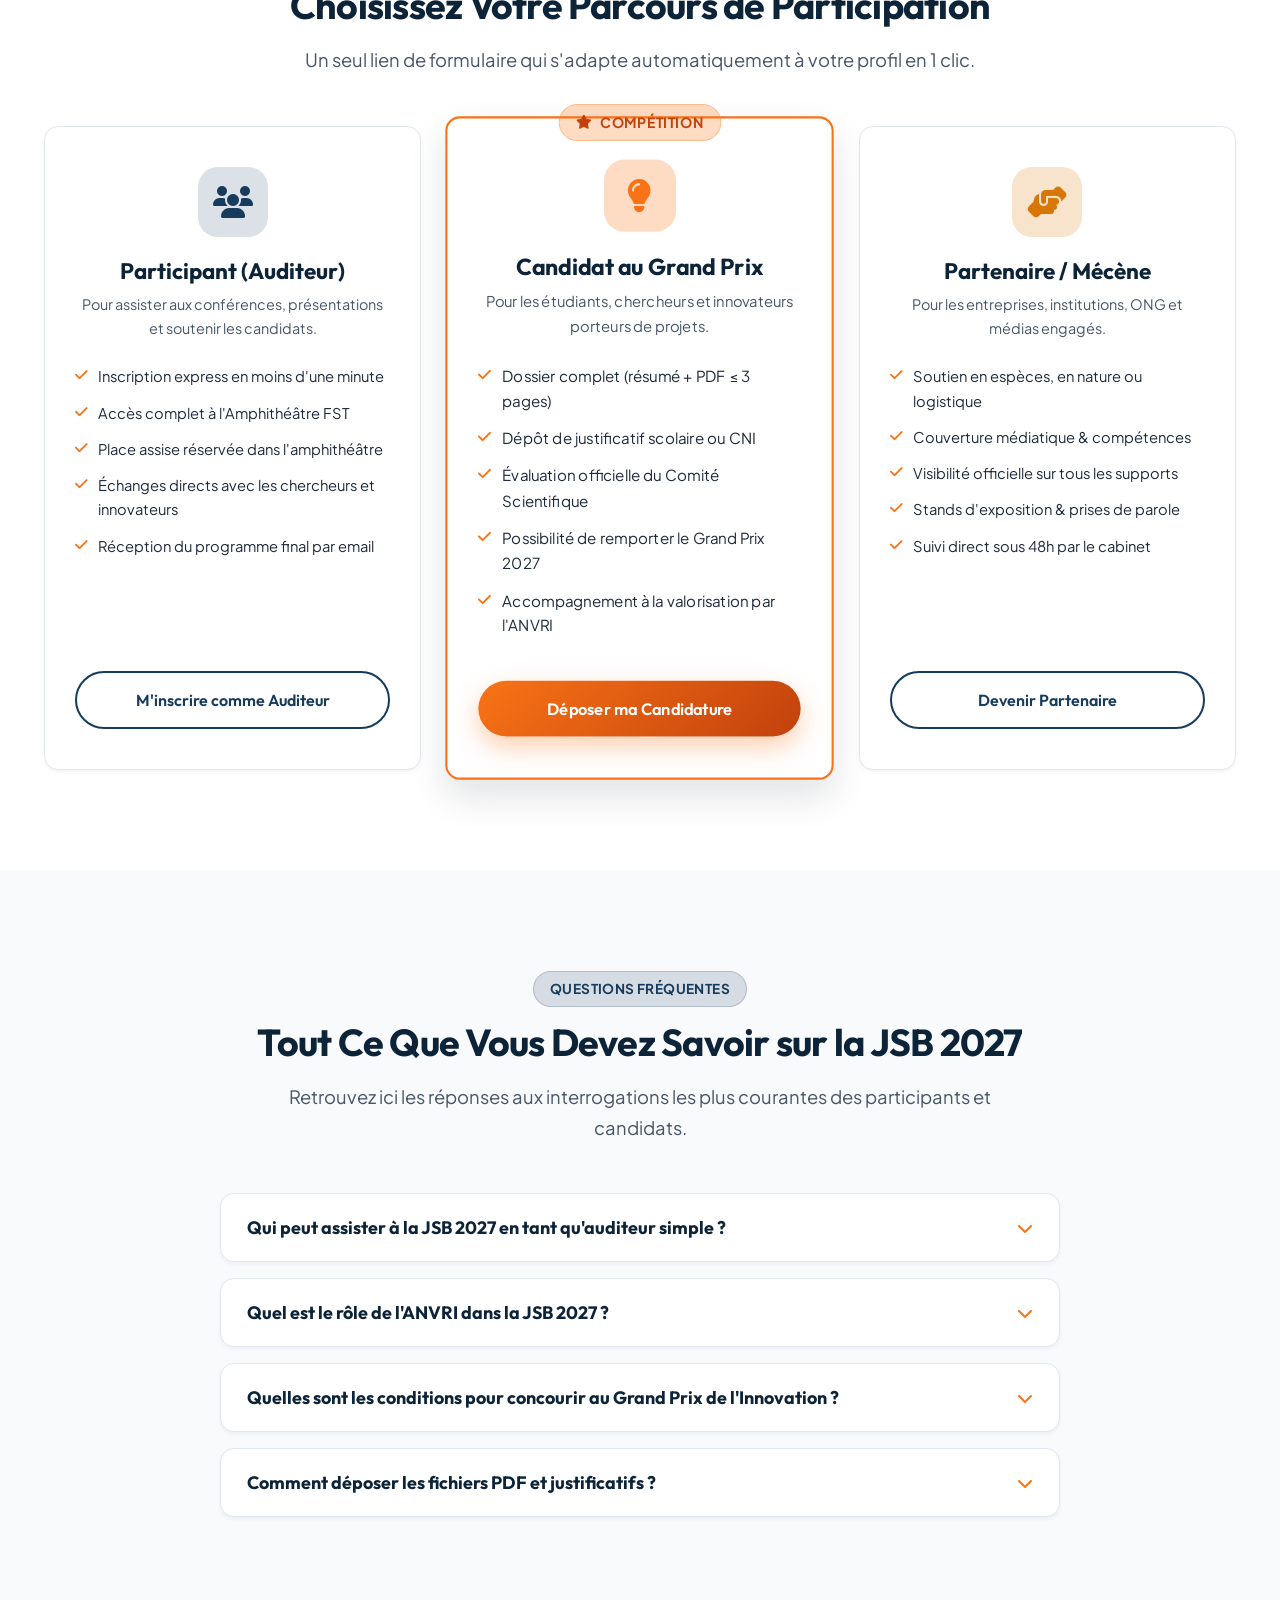
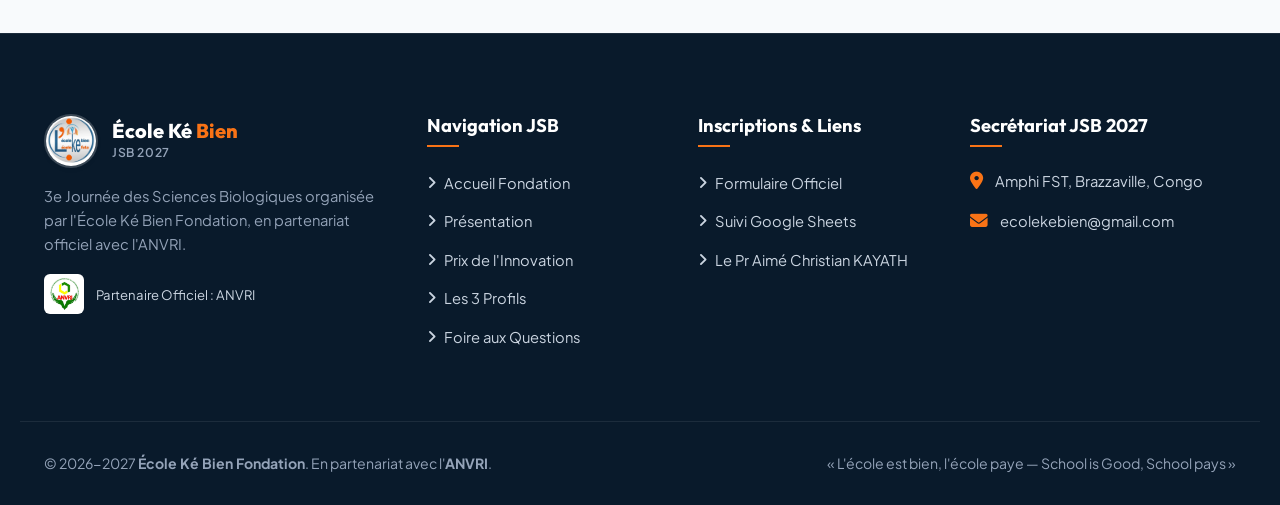
==== commit 2796bf24: "Refonte UI/UX : responsive mobile first, sticky CTA bar, animations scroll reveal et polish visual" ====
--- a/jsb2027.html
+++ b/jsb2027.html
@@ -60,7 +60,7 @@
 
     <!-- Hero Section JSB 2027 -->
     <section class="jsb-hero">
-        <div class="container jsb-hero-content">
+        <div class="container jsb-hero-content reveal">
             <div style="display: flex; justify-content: center; gap: 10px; flex-wrap: wrap; margin-bottom: 16px;">
                 <span class="badge badge-accent"><i class="fa-solid fa-calendar-check"></i> 3e Édition Officielle — Brazzaville</span>
                 <span class="badge badge-primary" style="background: rgba(16, 185, 129, 0.2); color: #6ee7b7; border-color: #10b981;"><i class="fa-solid fa-handshake"></i> En Partenariat avec l'ANVRI</span>
@@ -122,7 +122,7 @@
     </section>
 
     <!-- Partenaire Officiel ANVRI - Section Banner -->
-    <section id="partenaires-officiels" style="background: #ffffff; padding: 40px 0; border-bottom: 1px solid var(--gray-border);">
+    <section id="partenaires-officiels" class="reveal" style="background: #ffffff; padding: 40px 0; border-bottom: 1px solid var(--gray-border);">
         <div class="container" style="display: flex; align-items: center; justify-content: center; gap: 30px; flex-wrap: wrap;">
             <img src="assets/images/anvri.png" alt="Logo ANVRI" style="height: 75px; width: auto; object-fit: contain;">
             <div style="max-width: 650px;">
@@ -138,7 +138,7 @@
     </section>
 
     <!-- Présentation de l'Événement -->
-    <section id="presentation" class="section-values" style="background: #f8fafc;">
+    <section id="presentation" class="section-values reveal" style="background: #f8fafc;">
         <div class="container">
             <div class="section-tag">
                 <span class="badge badge-primary">Historique & Ambition</span>
@@ -177,7 +177,7 @@
     </section>
 
     <!-- Section Le Grand Prix de l'Innovation -->
-    <section id="prix" class="section-founder" style="background: linear-gradient(135deg, #091a2b 0%, #163b5c 100%);">
+    <section id="prix" class="section-founder reveal" style="background: linear-gradient(135deg, #091a2b 0%, #163b5c 100%);">
         <div class="container">
             <div style="text-align: center; margin-bottom: 50px;">
                 <div class="badge badge-gold" style="margin-bottom: 12px;">
@@ -248,7 +248,7 @@
     </section>
 
     <!-- Section 3 Profils de Candidature -->
-    <section id="parcours" class="section-pillars" style="background: #ffffff;">
+    <section id="parcours" class="section-pillars reveal" style="background: #ffffff;">
         <div class="container">
             <div class="section-tag">
                 <span class="badge badge-accent">Formulaire Unique Intelligent</span>
@@ -317,7 +317,7 @@
     </section>
 
     <!-- Section FAQ Interactive -->
-    <section id="faq" class="section-pillars" style="background: #f8fafc;">
+    <section id="faq" class="section-pillars reveal" style="background: #f8fafc;">
         <div class="container">
             <div class="section-tag">
                 <span class="badge badge-primary">Questions Fréquentes</span>
@@ -434,6 +434,17 @@
         </div>
     </footer>
 
+    <!-- Barre d'action flottante Mobile (Sticky CTA) -->
+    <div class="mobile-sticky-cta" aria-label="Inscription mobile">
+        <div class="cta-text">
+            <strong>JSB 2027 — Brazzaville</strong>
+            <span>Inscriptions & Candidatures</span>
+        </div>
+        <a href="https://docs.google.com/forms/d/e/1FAIpQLSf5AGC9kLKZxLY8xlVCGyChN3g2PgjJRhmzrLMBr2_vWuns3w/viewform" target="_blank" class="btn-cta-action">
+            <i class="fa-solid fa-paper-plane"></i> S'inscrire
+        </a>
+    </div>
+
     <!-- Scripts -->
     <script src="assets/js/main.js"></script>
 </body>
--- a/assets/css/style.css
+++ b/assets/css/style.css
@@ -1413,6 +1413,47 @@
 }
 
 /* ==========================================================================
+   Animations & Scroll Reveal
+   ========================================================================== */
+.reveal {
+  opacity: 0;
+  transform: translateY(28px);
+  transition: opacity 0.7s cubic-bezier(0.16, 1, 0.3, 1), transform 0.7s cubic-bezier(0.16, 1, 0.3, 1);
+  will-change: opacity, transform;
+}
+
+.reveal.active {
+  opacity: 1;
+  transform: translateY(0);
+}
+
+.reveal-delay-1 { transition-delay: 0.1s; }
+.reveal-delay-2 { transition-delay: 0.2s; }
+.reveal-delay-3 { transition-delay: 0.3s; }
+.reveal-delay-4 { transition-delay: 0.4s; }
+
+/* Micro-interactions & Polish */
+.pillar-card, .value-card, .profile-card {
+  transition: transform 0.35s cubic-bezier(0.16, 1, 0.3, 1), box-shadow 0.35s cubic-bezier(0.16, 1, 0.3, 1), border-color 0.35s ease;
+}
+
+.pillar-card:hover, .value-card:hover {
+  transform: translateY(-6px);
+  box-shadow: 0 16px 36px rgba(22, 59, 92, 0.12);
+  border-color: rgba(249, 115, 22, 0.3);
+}
+
+.profile-card:hover {
+  transform: translateY(-8px);
+  box-shadow: 0 20px 45px rgba(22, 59, 92, 0.15);
+}
+
+/* Floating Mobile Sticky Bar */
+.mobile-sticky-cta {
+  display: none;
+}
+
+/* ==========================================================================
    Responsive Design
    ========================================================================== */
 @media (max-width: 1024px) {
@@ -1426,7 +1467,7 @@
   }
   
   .values-grid {
-    grid-template-columns: repeat(3, 1fr);
+    grid-template-columns: repeat(2, 1fr) !important;
   }
   
   .footer-grid {
@@ -1447,58 +1488,234 @@
 }
 
 @media (max-width: 768px) {
+  body {
+    padding-bottom: 80px; /* Espace pour le sticky CTA */
+  }
+
+  body.menu-open {
+    overflow: hidden;
+  }
+
+  .header {
+    background: rgba(255, 255, 255, 0.96);
+    padding: 12px 0;
+  }
+
   .nav-menu {
     position: fixed;
-    top: 86px;
+    top: 72px;
     left: -100%;
     width: 100%;
-    height: calc(100vh - 86px);
-    background: var(--white);
+    height: calc(100vh - 72px);
+    background: rgba(255, 255, 255, 0.98);
+    backdrop-filter: blur(24px);
+    -webkit-backdrop-filter: blur(24px);
     flex-direction: column;
-    padding: 40px 24px;
-    gap: 20px;
-    transition: var(--transition);
-    box-shadow: var(--shadow-lg);
+    padding: 30px 20px;
+    gap: 12px;
+    transition: left 0.35s cubic-bezier(0.16, 1, 0.3, 1);
+    box-shadow: 0 25px 50px rgba(0, 0, 0, 0.15);
+    overflow-y: auto;
+    z-index: 999;
   }
   
   .nav-menu.open {
     left: 0;
   }
+
+  .nav-menu .nav-link {
+    font-size: 1.08rem;
+    font-weight: 700;
+    padding: 14px 18px;
+    border-radius: var(--radius-md);
+    display: flex;
+    align-items: center;
+    justify-content: space-between;
+    background: #f8fafc;
+    border: 1px solid var(--gray-border);
+    color: var(--primary-dark);
+    transition: var(--transition);
+  }
+
+  .nav-menu .nav-link:active,
+  .nav-menu .nav-link:hover {
+    background: var(--primary-glow);
+    color: var(--primary);
+    border-color: var(--primary);
+  }
   
   .mobile-toggle {
-    display: block;
-  }
-  
+    display: flex;
+    align-items: center;
+    justify-content: center;
+    width: 44px;
+    height: 44px;
+    border-radius: var(--radius-sm);
+    background: #f1f5f9;
+    border: 1px solid var(--gray-border);
+    font-size: 1.25rem;
+    color: var(--primary);
+    cursor: pointer;
+  }
+
+  .nav-actions .btn-sm {
+    display: none; /* Remplacé par le sticky CTA pour aérer la barre */
+  }
+  
+  .hero {
+    padding: 50px 0 40px 0;
+    text-align: center;
+  }
+
+  .hero-content {
+    display: flex;
+    flex-direction: column;
+    align-items: center;
+  }
+
   .hero-title {
-    font-size: 2.4rem;
+    font-size: 2.2rem;
+    line-height: 1.2;
   }
   
   .section-title {
-    font-size: 1.9rem;
+    font-size: 1.85rem;
+    line-height: 1.25;
+  }
+
+  .hero-buttons {
+    flex-direction: column;
+    width: 100%;
+    gap: 12px;
+  }
+
+  .hero-buttons .btn {
+    width: 100%;
+  }
+
+  .hero-stats {
+    grid-template-columns: 1fr 1fr;
+    gap: 12px;
+    width: 100%;
+    margin-top: 30px;
+  }
+
+  .stat-item {
+    padding: 16px 12px;
+  }
+
+  .stat-num {
+    font-size: 1.8rem;
   }
   
   .pillars-grid, .values-grid {
-    grid-template-columns: 1fr;
+    grid-template-columns: 1fr !important;
+    gap: 16px;
   }
   
   .footer-grid {
     grid-template-columns: 1fr;
+    gap: 36px;
   }
   
   .spotlight-card {
-    padding: 30px 20px;
+    padding: 26px 18px;
+    border-radius: var(--radius-lg);
   }
   
   .spotlight-features {
     grid-template-columns: 1fr;
+    gap: 10px;
   }
   
   .countdown-box {
+    display: grid;
+    grid-template-columns: repeat(4, 1fr);
+    gap: 8px;
+    padding: 16px 12px;
+    border-radius: var(--radius-md);
+  }
+
+  .count-unit {
+    padding: 8px 4px;
+  }
+  
+  .count-num {
+    font-size: 1.4rem;
+  }
+
+  .count-label {
+    font-size: 0.68rem;
+  }
+
+  .jsb-meta-bar {
+    flex-direction: column;
     gap: 12px;
-    padding: 18px 20px;
-  }
-  
-  .count-num {
-    font-size: 1.6rem;
-  }
-}
+    align-items: stretch;
+  }
+
+  /* Sticky Action Bar Mobile */
+  .mobile-sticky-cta {
+    display: flex;
+    position: fixed;
+    bottom: 12px;
+    left: 12px;
+    right: 12px;
+    z-index: 990;
+    align-items: center;
+    justify-content: space-between;
+    background: rgba(15, 23, 42, 0.94);
+    backdrop-filter: blur(16px);
+    -webkit-backdrop-filter: blur(16px);
+    border: 1px solid rgba(255, 255, 255, 0.16);
+    padding: 10px 14px;
+    border-radius: var(--radius-full);
+    box-shadow: 0 12px 32px rgba(0, 0, 0, 0.4);
+    animation: slideUpSticky 0.5s cubic-bezier(0.16, 1, 0.3, 1) forwards;
+  }
+  
+  .mobile-sticky-cta .cta-text {
+    display: flex;
+    flex-direction: column;
+    padding-left: 6px;
+  }
+  
+  .mobile-sticky-cta .cta-text strong {
+    font-size: 0.84rem;
+    font-weight: 800;
+    color: #ffffff;
+    line-height: 1.2;
+  }
+  
+  .mobile-sticky-cta .cta-text span {
+    font-size: 0.7rem;
+    color: #94a3b8;
+  }
+  
+  .mobile-sticky-cta .btn-cta-action {
+    display: inline-flex;
+    align-items: center;
+    gap: 6px;
+    background: linear-gradient(135deg, var(--accent) 0%, var(--accent-dark) 100%);
+    color: #ffffff;
+    font-weight: 800;
+    font-size: 0.82rem;
+    padding: 9px 15px;
+    border-radius: var(--radius-full);
+    box-shadow: 0 4px 14px rgba(249, 115, 22, 0.4);
+    border: none;
+    text-decoration: none;
+    white-space: nowrap;
+  }
+}
+
+@keyframes slideUpSticky {
+  from {
+    transform: translateY(80px);
+    opacity: 0;
+  }
+  to {
+    transform: translateY(0);
+    opacity: 1;
+  }
+}
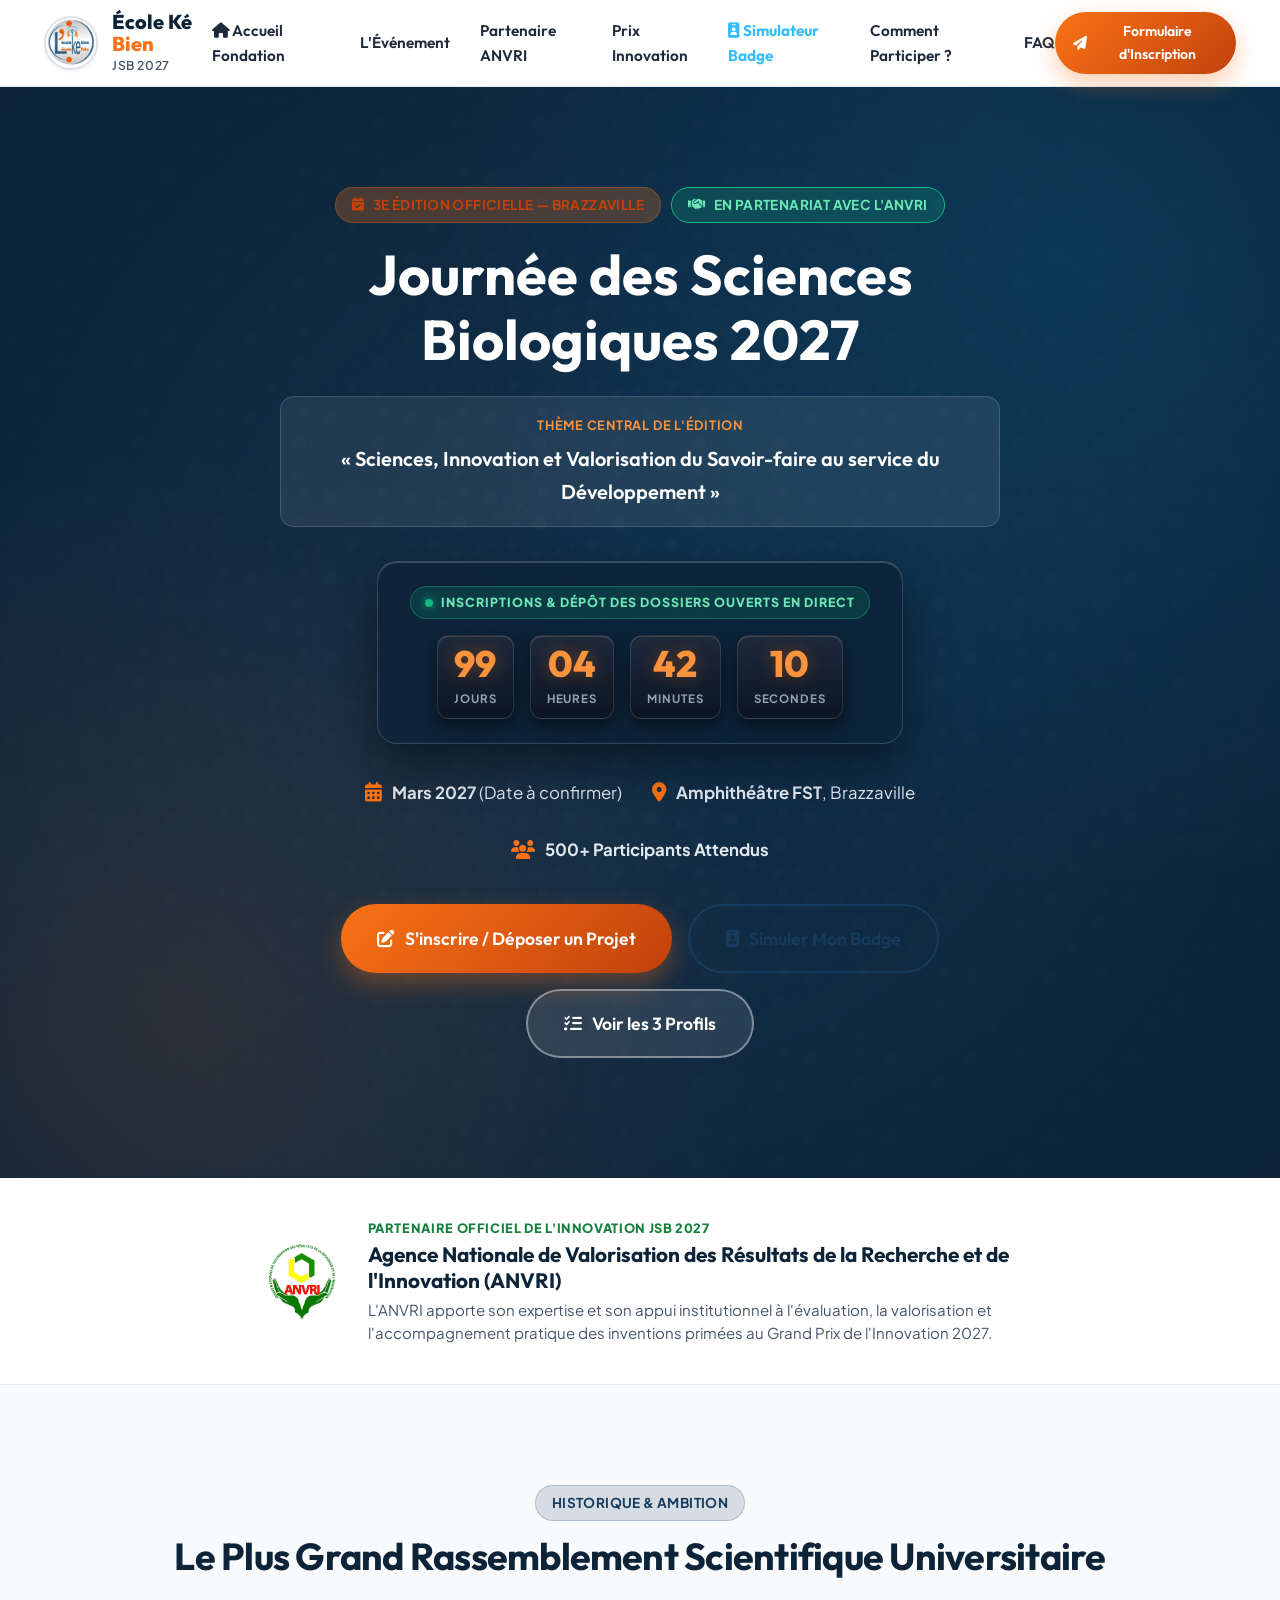
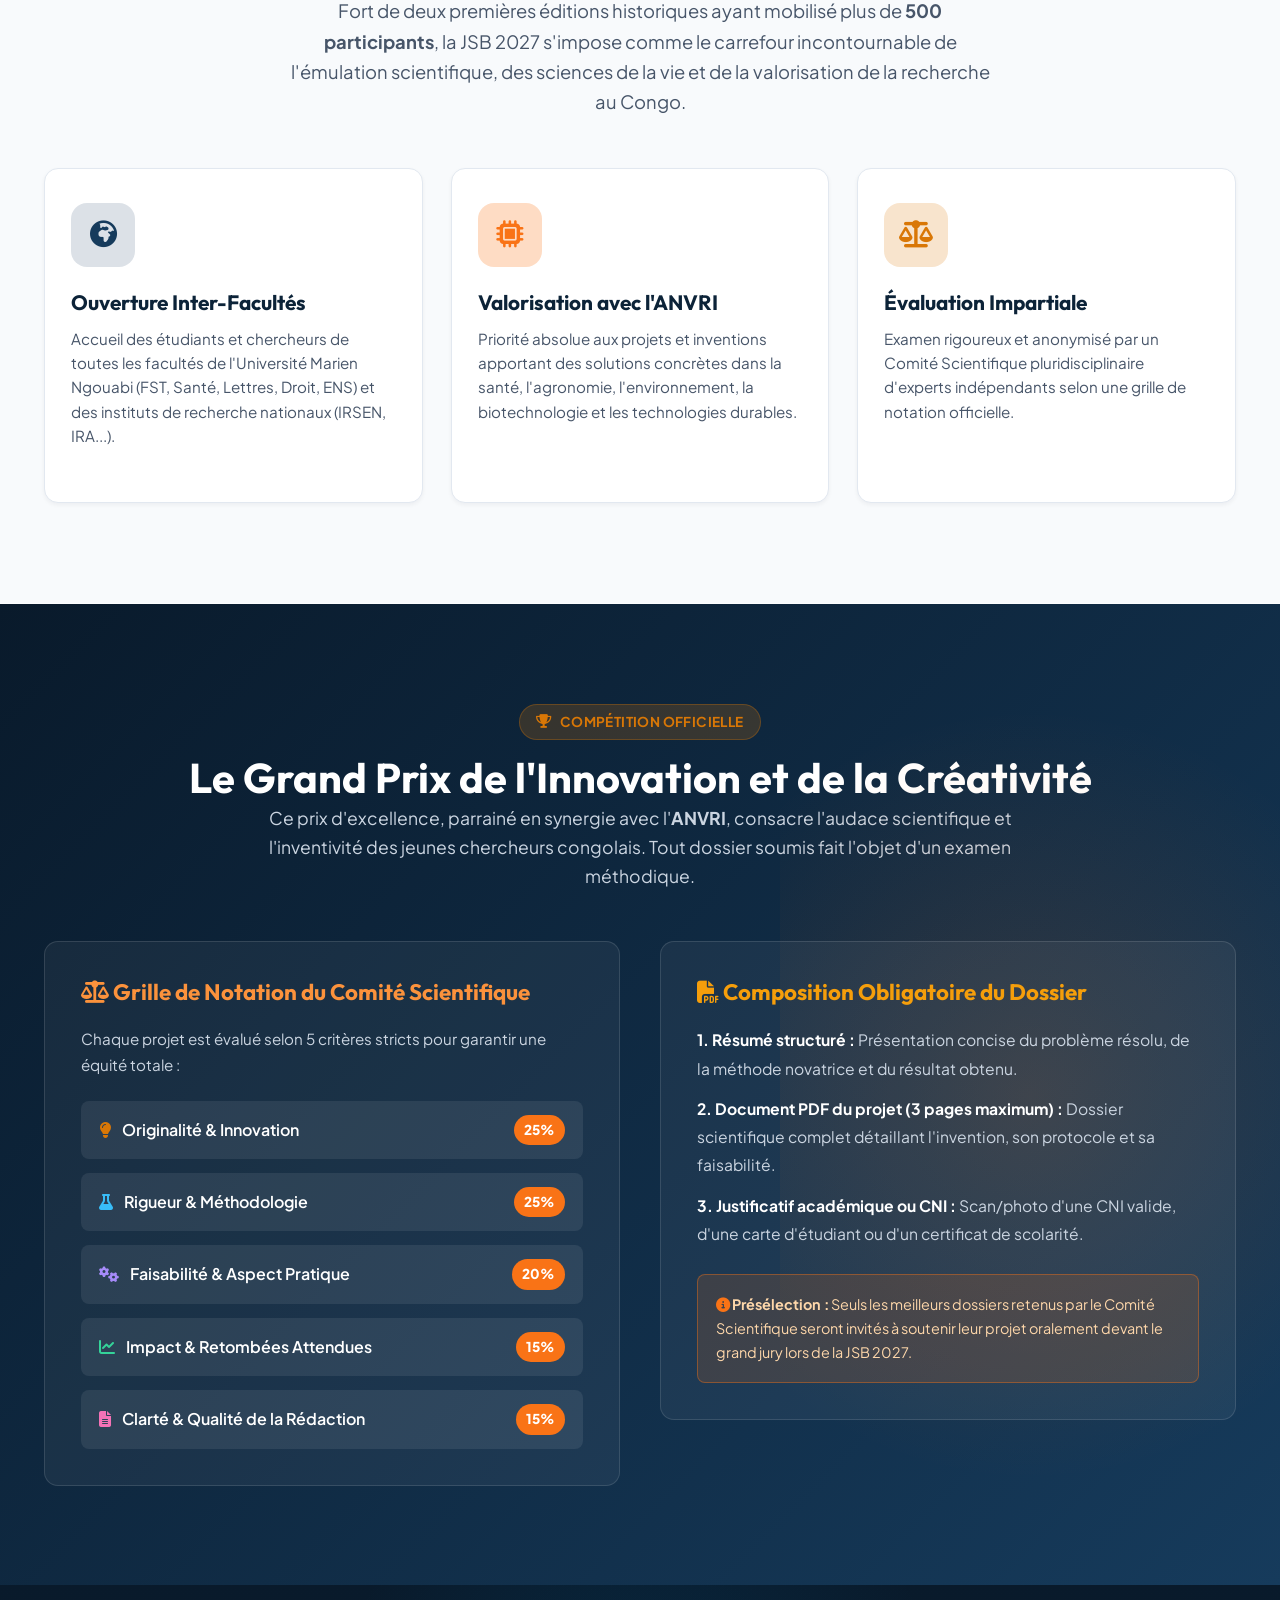
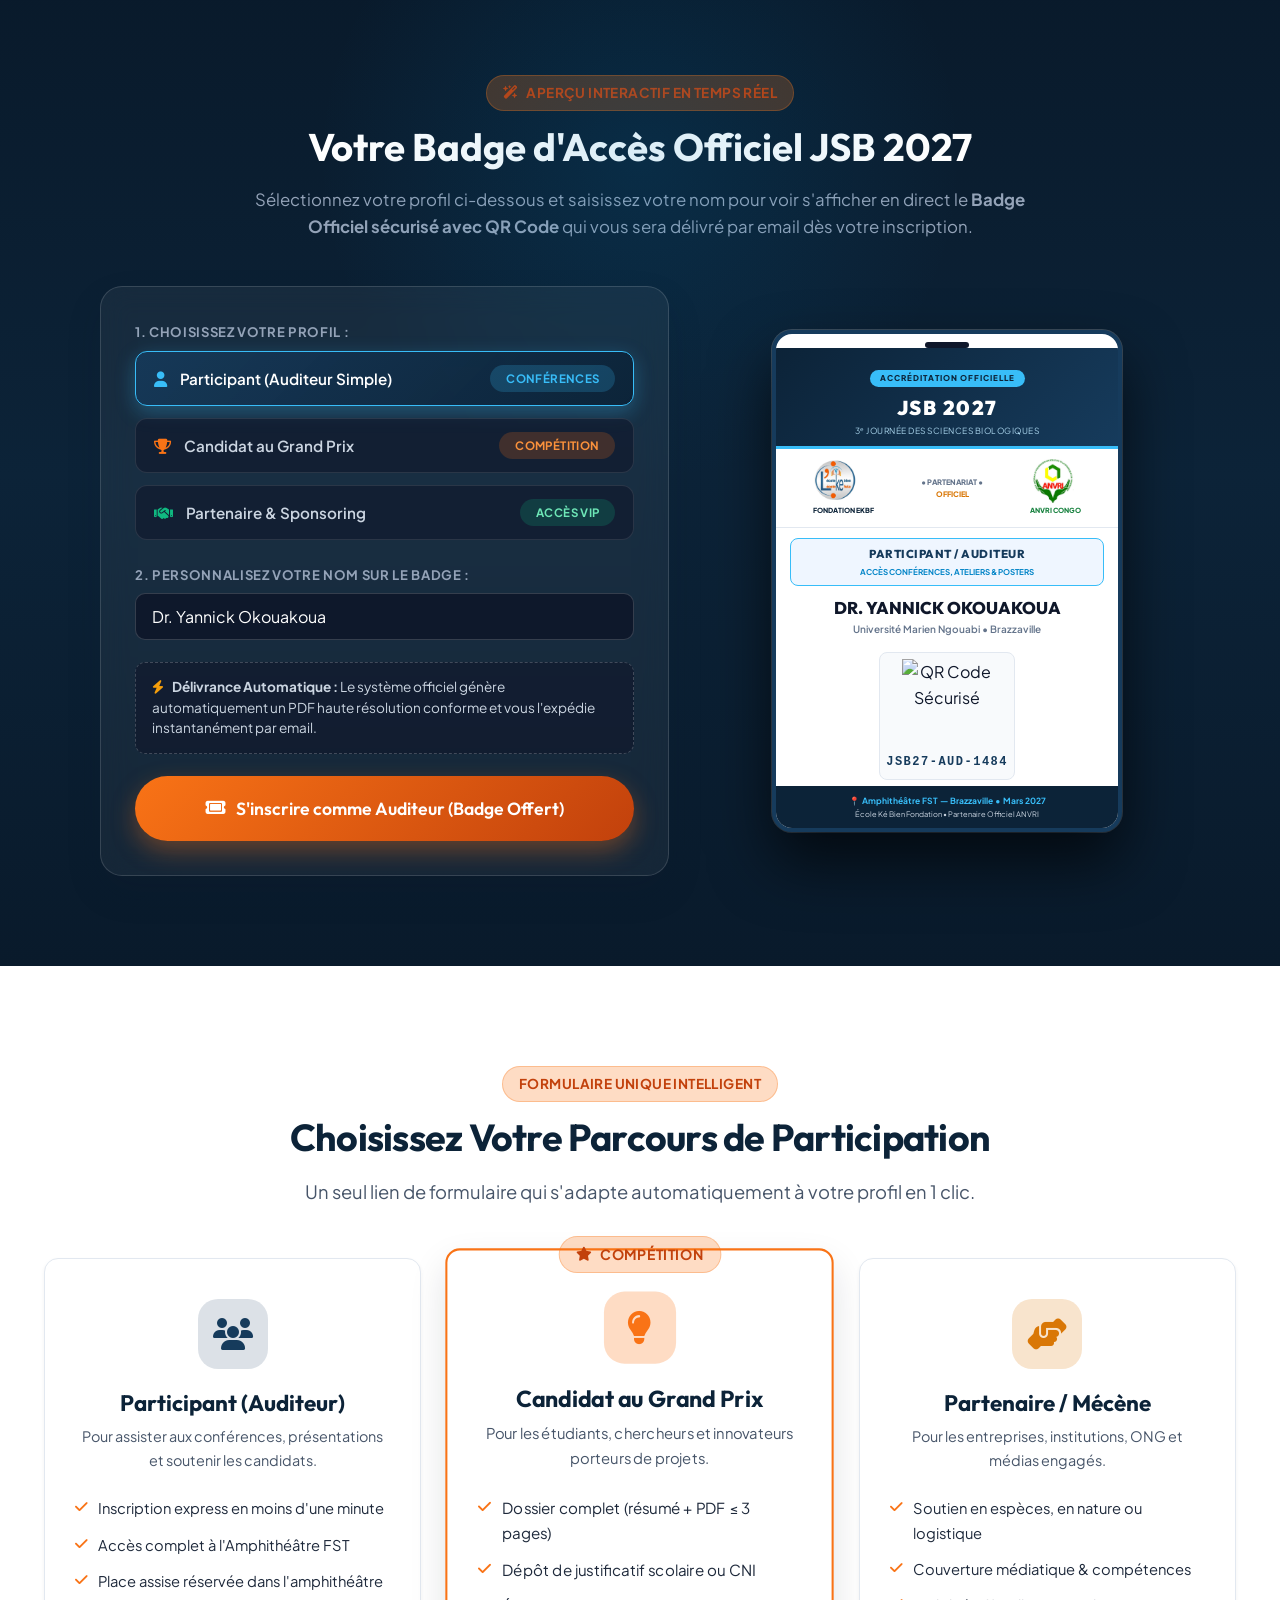
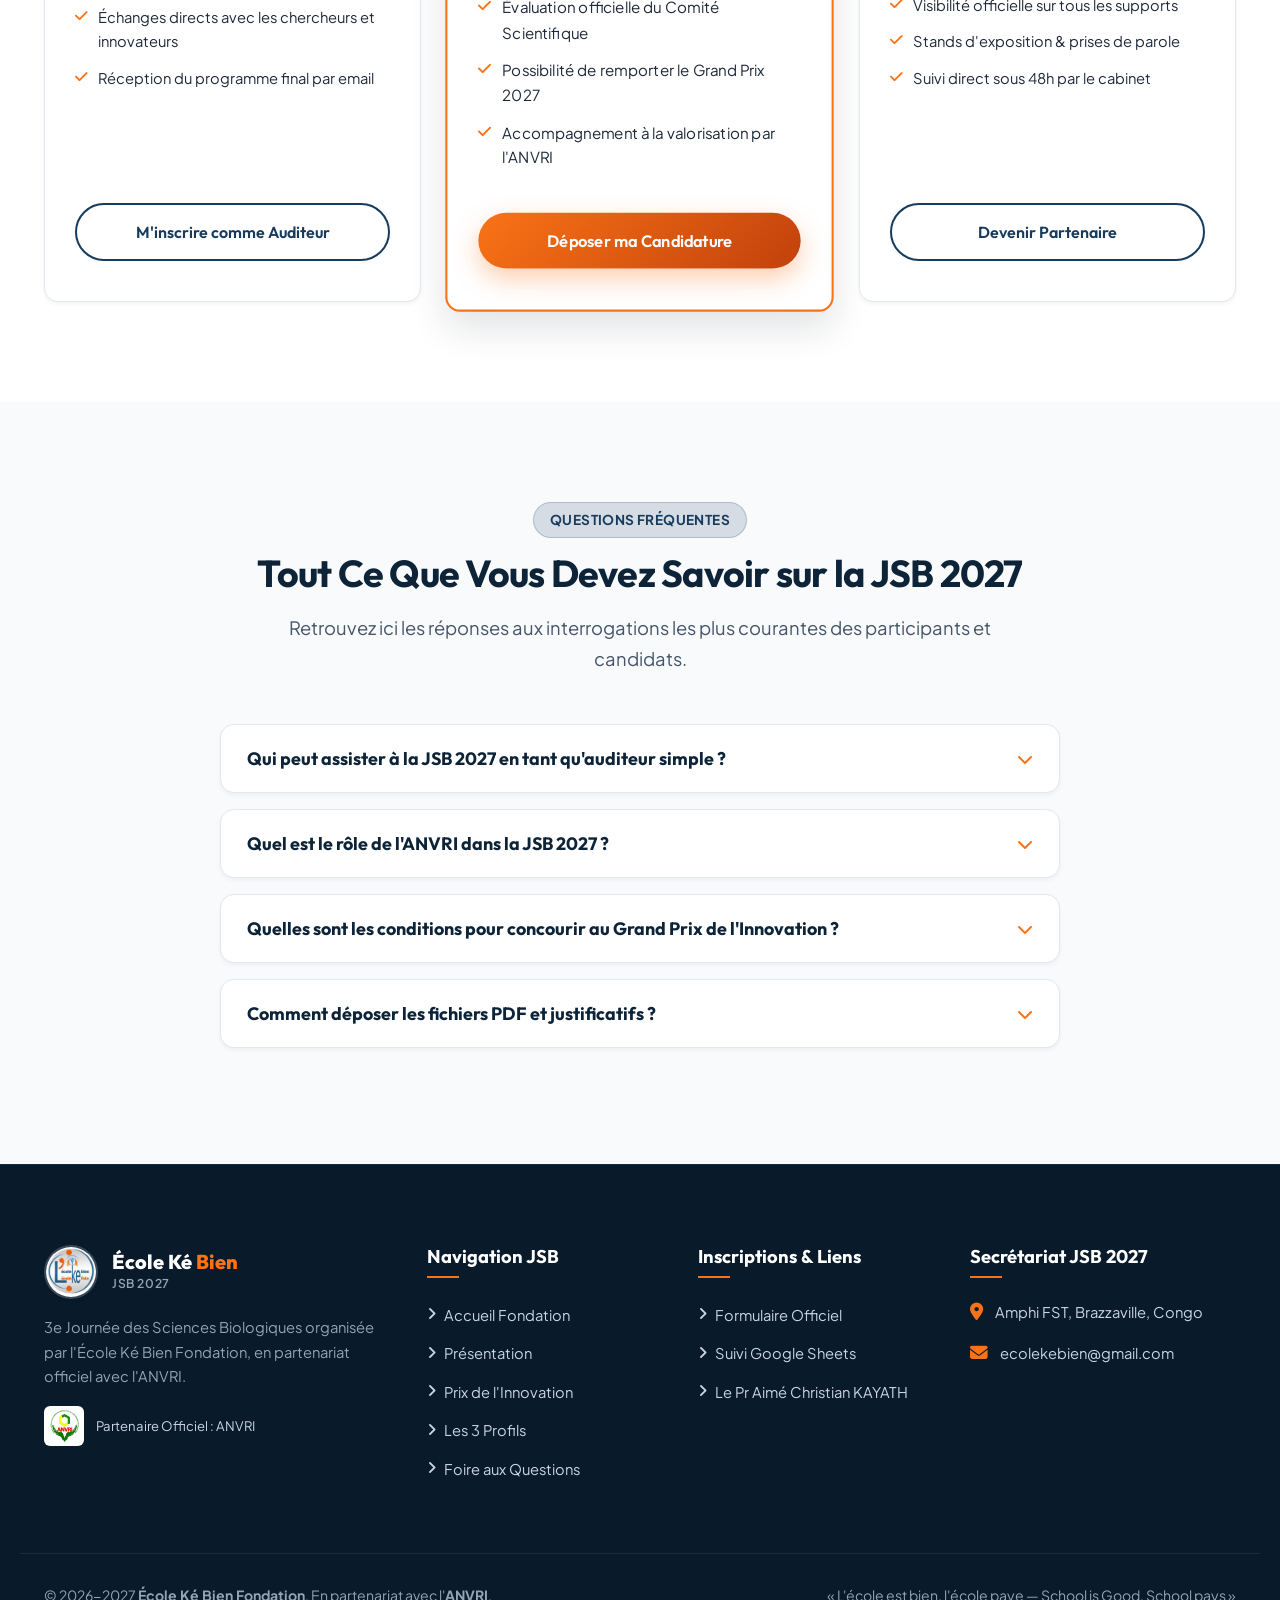
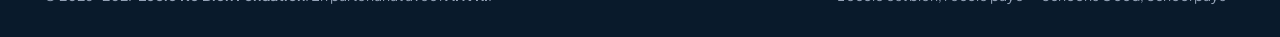
==== commit d547d7bf: "Design: Refonte UI/UX prestige, integration du simulateur de badge interactif, compte a rebours pro " ====
--- a/jsb2027.html
+++ b/jsb2027.html
@@ -43,6 +43,7 @@
                 <a href="#presentation" class="nav-link">L'Événement</a>
                 <a href="#partenaires-officiels" class="nav-link">Partenaire ANVRI</a>
                 <a href="#prix" class="nav-link">Prix Innovation</a>
+                <a href="#badge-simulator" class="nav-link" style="color: var(--sky-light); font-weight: 700;"><i class="fa-solid fa-id-badge"></i> Simulateur Badge</a>
                 <a href="#parcours" class="nav-link">Comment Participer ?</a>
                 <a href="#faq" class="nav-link">FAQ</a>
             </nav>
@@ -75,23 +76,29 @@
                 </div>
             </div>
 
-            <!-- Compte à rebours JSB -->
-            <div class="countdown-box">
-                <div class="count-unit">
-                    <span class="count-num" id="cd-days">--</span>
-                    <span class="count-label">Jours</span>
-                </div>
-                <div class="count-unit">
-                    <span class="count-num" id="cd-hours">--</span>
-                    <span class="count-label">Heures</span>
-                </div>
-                <div class="count-unit">
-                    <span class="count-num" id="cd-minutes">--</span>
-                    <span class="count-label">Minutes</span>
-                </div>
-                <div class="count-unit">
-                    <span class="count-num" id="cd-seconds">--</span>
-                    <span class="count-label">Secondes</span>
+            <!-- Compte à rebours JSB Pro -->
+            <div class="countdown-box-pro">
+                <div class="countdown-live-badge">
+                    <span class="live-pulse-dot"></span>
+                    <span>Inscriptions & Dépôt des Dossiers Ouverts en Direct</span>
+                </div>
+                <div class="countdown-digits-row">
+                    <div class="count-card">
+                        <div class="count-num-pro" id="cd-days">--</div>
+                        <div class="count-label-pro">Jours</div>
+                    </div>
+                    <div class="count-card">
+                        <div class="count-num-pro" id="cd-hours">--</div>
+                        <div class="count-label-pro">Heures</div>
+                    </div>
+                    <div class="count-card">
+                        <div class="count-num-pro" id="cd-minutes">--</div>
+                        <div class="count-label-pro">Minutes</div>
+                    </div>
+                    <div class="count-card">
+                        <div class="count-num-pro" id="cd-seconds">--</div>
+                        <div class="count-label-pro">Secondes</div>
+                    </div>
                 </div>
             </div>
 
@@ -113,6 +120,9 @@
             <div style="display: flex; justify-content: center; gap: 16px; flex-wrap: wrap;">
                 <a href="https://docs.google.com/forms/d/e/1FAIpQLSf5AGC9kLKZxLY8xlVCGyChN3g2PgjJRhmzrLMBr2_vWuns3w/viewform" target="_blank" class="btn btn-accent btn-lg">
                     <i class="fa-solid fa-pen-to-square"></i> S'inscrire / Déposer un Projet
+                </a>
+                <a href="#badge-simulator" class="btn btn-outline btn-lg">
+                    <i class="fa-solid fa-id-badge"></i> Simuler Mon Badge
                 </a>
                 <a href="#parcours" class="btn btn-outline-white btn-lg">
                     <i class="fa-solid fa-list-check"></i> Voir les 3 Profils
@@ -247,6 +257,110 @@
         </div>
     </section>
 
+    <!-- Section Simulateur de Badge Officiel JSB 2027 -->
+    <section id="badge-simulator" class="section-badge-sim reveal">
+        <div class="container">
+            <div class="sim-header">
+                <div class="badge badge-accent" style="margin-bottom: 12px;">
+                    <i class="fa-solid fa-wand-magic-sparkles"></i> Aperçu Interactif en Temps Réel
+                </div>
+                <h2 style="color: #ffffff; font-size: 2.4rem; margin-bottom: 16px;">
+                    Votre Badge d'Accès Officiel <span class="highlight-orange">JSB 2027</span>
+                </h2>
+                <p style="color: #94a3b8; font-size: 1.05rem; line-height: 1.6;">
+                    Sélectionnez votre profil ci-dessous et saisissez votre nom pour voir s'afficher en direct le <strong>Badge Officiel sécurisé avec QR Code</strong> qui vous sera délivré par email dès votre inscription.
+                </p>
+            </div>
+
+            <div class="sim-grid">
+                <!-- Panneau de configuration du badge -->
+                <div class="sim-controls-panel">
+                    <label class="sim-input-label">1. Choisissez Votre Profil :</label>
+                    <div class="sim-role-tabs">
+                        <button type="button" class="sim-tab-btn active tab-auditeur" data-role="auditeur">
+                            <span><i class="fa-solid fa-user" style="color: #38bdf8; margin-right: 10px;"></i> Participant (Auditeur Simple)</span>
+                            <span class="badge" style="background: rgba(56, 189, 248, 0.2); color: #38bdf8; font-size: 0.72rem;">Conférences</span>
+                        </button>
+                        <button type="button" class="sim-tab-btn tab-candidat" data-role="candidat">
+                            <span><i class="fa-solid fa-trophy" style="color: #f97316; margin-right: 10px;"></i> Candidat au Grand Prix</span>
+                            <span class="badge" style="background: rgba(249, 115, 22, 0.2); color: #fb923c; font-size: 0.72rem;">Compétition</span>
+                        </button>
+                        <button type="button" class="sim-tab-btn tab-partenaire" data-role="partenaire">
+                            <span><i class="fa-solid fa-handshake" style="color: #10b981; margin-right: 10px;"></i> Partenaire & Sponsoring</span>
+                            <span class="badge" style="background: rgba(16, 185, 129, 0.2); color: #6ee7b7; font-size: 0.72rem;">Accès VIP</span>
+                        </button>
+                    </div>
+
+                    <div class="sim-input-group">
+                        <label class="sim-input-label" for="sim-name-input">2. Personnalisez Votre Nom sur le Badge :</label>
+                        <input type="text" id="sim-name-input" class="sim-name-input" placeholder="Ex: Dr. Yannick Okouakoua" value="Dr. Yannick Okouakoua">
+                    </div>
+
+                    <div style="background: rgba(15, 23, 42, 0.6); border: 1px dashed rgba(255, 255, 255, 0.2); border-radius: 10px; padding: 14px 16px; margin-bottom: 22px;">
+                        <p style="color: #cbd5e1; font-size: 0.85rem; line-height: 1.5; margin: 0;">
+                            <i class="fa-solid fa-bolt" style="color: var(--gold-light); margin-right: 6px;"></i> <strong>Délivrance Automatique :</strong> Le système officiel génère automatiquement un PDF haute résolution conforme et vous l'expédie instantanément par email.
+                        </p>
+                    </div>
+
+                    <a id="sim-cta-btn" href="https://docs.google.com/forms/d/e/1FAIpQLSf5AGC9kLKZxLY8xlVCGyChN3g2PgjJRhmzrLMBr2_vWuns3w/viewform" target="_blank" class="btn btn-accent btn-lg" style="width: 100%; justify-content: center;">
+                        <i class="fa-solid fa-ticket"></i> S'inscrire comme Auditeur (Badge Offert)
+                    </a>
+                </div>
+
+                <!-- Prévisualisation du Badge -->
+                <div class="sim-badge-stage">
+                    <div id="sim-badge-card" class="sim-badge-card card-border-auditeur">
+                        <div class="sim-badge-lanyard"></div>
+                        
+                        <div id="sim-badge-header" class="sim-badge-header auditeur">
+                            <div id="sim-sec-pill" class="sim-sec-pill">Accréditation Officielle</div>
+                            <div class="sim-event-name">JSB 2027</div>
+                            <div class="sim-event-sub">3ᵉ Journée des Sciences Biologiques</div>
+                        </div>
+
+                        <div class="sim-badge-logos">
+                            <div style="text-align: center;">
+                                <img src="assets/images/logo.jpg" alt="Logo École Ké Bien">
+                                <div style="font-size: 7px; font-weight: 800; color: #0c2338; text-transform: uppercase; margin-top: 2px;">Fondation EKBF</div>
+                            </div>
+                            <div style="font-size: 7.5px; font-weight: 800; color: #64748b; text-align: center;">
+                                • PARTENARIAT •<br><span style="color: #d97706;">OFFICIEL</span>
+                            </div>
+                            <div style="text-align: center;">
+                                <img src="assets/images/anvri.png" alt="Logo ANVRI">
+                                <div style="font-size: 7px; font-weight: 800; color: #15803d; text-transform: uppercase; margin-top: 2px;">ANVRI CONGO</div>
+                            </div>
+                        </div>
+
+                        <div class="sim-badge-role-box">
+                            <div id="sim-role-pill" class="sim-role-pill">
+                                <div id="sim-role-title" class="sim-role-title">Participant / Auditeur</div>
+                                <div id="sim-role-desc" class="sim-role-desc">Accès Conférences, Ateliers & Posters</div>
+                            </div>
+                        </div>
+
+                        <div class="sim-badge-name-zone">
+                            <div id="sim-attendee-name" class="sim-attendee-name">Dr. Yannick Okouakoua</div>
+                            <div id="sim-attendee-affil" class="sim-attendee-affil">Université Marien Ngouabi • Brazzaville</div>
+                        </div>
+
+                        <div class="sim-badge-qr">
+                            <div class="sim-qr-box">
+                                <img src="https://api.qrserver.com/v1/create-qr-code/?size=180x180&data=JSB2027|ACCREDITATION-OFFICIELLE|OKOUAKOUA" alt="QR Code Sécurisé">
+                                <div id="sim-code-txt" class="sim-code-txt">JSB27-AUD-1484</div>
+                            </div>
+                        </div>
+
+                        <div class="sim-badge-footer">
+                            <div class="sim-footer-loc">📍 Amphithéâtre FST — Brazzaville • Mars 2027</div>
+                            <div class="sim-footer-sub">École Ké Bien Fondation &bull; Partenaire Officiel ANVRI</div>
+                        </div>
+                    </div>
+                </div>
+            </div>
+        </div>
+    </section>
+
     <!-- Section 3 Profils de Candidature -->
     <section id="parcours" class="section-pillars reveal" style="background: #ffffff;">
         <div class="container">
--- a/assets/css/style.css
+++ b/assets/css/style.css
@@ -1719,3 +1719,459 @@
     opacity: 1;
   }
 }
+
+
+/* ==========================================================================
+   ÉLÉVATION DESIGN PRESTIGE & SIMULATEUR DE BADGE INTERACTIF
+   ========================================================================== */
+
+/* 1. Arrière-plan Bio-moléculaire en filigrane pour Hero & JSB-Hero */
+.hero, .jsb-hero {
+  background-color: #0c2338;
+  background-image: 
+    radial-gradient(circle at 85% 15%, rgba(2, 132, 199, 0.18) 0%, transparent 45%),
+    radial-gradient(circle at 15% 85%, rgba(249, 115, 22, 0.12) 0%, transparent 40%),
+    radial-gradient(circle at 50% 50%, rgba(22, 59, 92, 0.5) 0%, #0c2338 100%),
+    url("data:image/svg+xml,%3Csvg width='80' height='80' viewBox='0 0 80 80' xmlns='http://www.w3.org/2000/svg'%3E%3Cg fill='%23ffffff' fill-opacity='0.03' fill-rule='evenodd'%3E%3Cpath d='M11 18c3.866 0 7-3.134 7-7s-3.134-7-7-7-7 3.134-7 7 3.134 7 7 7zm48 25c3.866 0 7-3.134 7-7s-3.134-7-7-7-7 3.134-7 7 3.134 7 7 7zm-43-7c1.657 0 3-1.343 3-3s-1.343-3-3-3-3 1.343-3 3 1.343 3 3 3zm63 31c1.657 0 3-1.343 3-3s-1.343-3-3-3-3 1.343-3 3 1.343 3 3 3zM34 90c1.657 0 3-1.343 3-3s-1.343-3-3-3-3 1.343-3 3 1.343 3 3 3zm56-76c1.657 0 3-1.343 3-3s-1.343-3-3-3-3 1.343-3 3 1.343 3 3 3zM12 86c2.21 0 4-1.79 4-4s-1.79-4-4-4-4 1.79-4 4 1.79 4 4 4zm28-65c2.21 0 4-1.79 4-4s-1.79-4-4-4-4 1.79-4 4 1.79 4 4 4zm23-11c2.76 0 5-2.24 5-5s-2.24-5-5-5-5 2.24-5 5 2.24 5 5 5zm-6 60c2.21 0 4-1.79 4-4s-1.79-4-4-4-4 1.79-4 4 1.79 4 4 4zm29 22c2.76 0 5-2.24 5-5s-2.24-5-5-5-5 2.24-5 5 2.24 5 5 5zM32 63c2.76 0 5-2.24 5-5s-2.24-5-5-5-5 2.24-5 5 2.24 5 5 5zm57-13c1.657 0 3-1.343 3-3s-1.343-3-3-3-3 1.343-3 3 1.343 3 3 3zm-9-21c1.105 0 2-.895 2-2s-.895-2-2-2-2 .895-2 2 .895 2 2 2zM60 91c1.105 0 2-.895 2-2s-.895-2-2-2-2 .895-2 2 .895 2 2 2zM35 41c1.105 0 2-.895 2-2s-.895-2-2-2-2 .895-2 2 .895 2 2 2zM12 60c1.105 0 2-.895 2-2s-.895-2-2-2-2 .895-2 2 .895 2 2 2z'%3E%3C/path%3E%3C/g%3E%3C/svg%3E");
+}
+
+/* 2. Bandeau Défilant Institutionnel */
+.institutional-ticker {
+  background: linear-gradient(90deg, #091a2b 0%, #163b5c 50%, #091a2b 100%);
+  border-top: 1px solid rgba(255, 255, 255, 0.1);
+  border-bottom: 2px solid var(--accent);
+  padding: 12px 0;
+  color: #e2e8f0;
+  font-size: 0.88rem;
+  overflow: hidden;
+}
+.ticker-items {
+  display: flex;
+  justify-content: center;
+  align-items: center;
+  gap: 36px;
+  flex-wrap: wrap;
+}
+.ticker-item {
+  display: inline-flex;
+  align-items: center;
+  gap: 8px;
+  font-weight: 600;
+  letter-spacing: 0.02em;
+}
+.ticker-item i {
+  color: var(--accent);
+}
+.ticker-item .dot {
+  width: 6px;
+  height: 6px;
+  border-radius: 50%;
+  background: var(--gold);
+}
+
+/* 3. Compte à Rebours Style Mission Control / Luxury */
+.countdown-box-pro {
+  background: rgba(12, 35, 56, 0.85);
+  backdrop-filter: blur(16px);
+  -webkit-backdrop-filter: blur(16px);
+  border: 1.5px solid rgba(255, 255, 255, 0.16);
+  border-radius: 20px;
+  padding: 24px 32px;
+  display: inline-flex;
+  flex-direction: column;
+  align-items: center;
+  gap: 16px;
+  margin-bottom: 35px;
+  box-shadow: 0 20px 45px rgba(0, 0, 0, 0.45), inset 0 1px 0 rgba(255, 255, 255, 0.2);
+}
+.countdown-live-badge {
+  display: inline-flex;
+  align-items: center;
+  gap: 8px;
+  background: rgba(16, 185, 129, 0.15);
+  border: 1px solid rgba(16, 185, 129, 0.4);
+  color: #6ee7b7;
+  font-size: 0.78rem;
+  font-weight: 800;
+  text-transform: uppercase;
+  letter-spacing: 0.08em;
+  padding: 5px 14px;
+  border-radius: 30px;
+}
+.live-pulse-dot {
+  width: 8px;
+  height: 8px;
+  background-color: #10b981;
+  border-radius: 50%;
+  box-shadow: 0 0 10px #10b981;
+  animation: livePulseAnim 1.8s infinite;
+}
+@keyframes livePulseAnim {
+  0% { transform: scale(0.9); opacity: 0.8; box-shadow: 0 0 0 0 rgba(16, 185, 129, 0.7); }
+  70% { transform: scale(1.1); opacity: 1; box-shadow: 0 0 0 8px rgba(16, 185, 129, 0); }
+  100% { transform: scale(0.9); opacity: 0.8; box-shadow: 0 0 0 0 rgba(16, 185, 129, 0); }
+}
+.countdown-digits-row {
+  display: flex;
+  gap: 16px;
+  flex-wrap: wrap;
+  justify-content: center;
+}
+.count-card {
+  background: linear-gradient(180deg, #1e293b 0%, #0b1522 100%);
+  border: 1px solid rgba(255, 255, 255, 0.12);
+  border-radius: 12px;
+  padding: 10px 16px;
+  min-width: 72px;
+  text-align: center;
+  box-shadow: 0 8px 18px rgba(0, 0, 0, 0.5), inset 0 1px 0 rgba(255, 255, 255, 0.15);
+  position: relative;
+}
+.count-card::after {
+  content: '';
+  position: absolute;
+  top: 50%;
+  left: 0;
+  right: 0;
+  height: 1px;
+  background: rgba(0, 0, 0, 0.4);
+  border-bottom: 1px solid rgba(255, 255, 255, 0.06);
+}
+.count-num-pro {
+  font-family: 'Outfit', sans-serif;
+  font-size: 2.3rem;
+  font-weight: 800;
+  color: #fb923c;
+  line-height: 1;
+  text-shadow: 0 0 16px rgba(249, 115, 22, 0.35);
+}
+.count-label-pro {
+  font-size: 0.72rem;
+  text-transform: uppercase;
+  letter-spacing: 0.08em;
+  color: #94a3b8;
+  font-weight: 700;
+  margin-top: 6px;
+}
+
+/* 4. Section Simulateur de Badge d Accès Officiel */
+.section-badge-sim {
+  padding: 90px 0;
+  background: linear-gradient(180deg, #091a2b 0%, #0c2338 50%, #091a2b 100%);
+  color: #ffffff;
+  position: relative;
+  overflow: hidden;
+}
+.section-badge-sim::before {
+  content: '';
+  position: absolute;
+  top: -150px;
+  left: 50%;
+  transform: translateX(-50%);
+  width: 650px;
+  height: 650px;
+  background: radial-gradient(circle, rgba(2, 132, 199, 0.15) 0%, transparent 70%);
+  pointer-events: none;
+}
+.sim-header {
+  text-align: center;
+  max-width: 800px;
+  margin: 0 auto 45px auto;
+}
+.sim-grid {
+  display: grid;
+  grid-template-columns: 1.1fr 0.9fr;
+  gap: 45px;
+  align-items: center;
+  max-width: 1080px;
+  margin: 0 auto;
+}
+.sim-controls-panel {
+  background: rgba(255, 255, 255, 0.05);
+  backdrop-filter: blur(14px);
+  -webkit-backdrop-filter: blur(14px);
+  border: 1px solid rgba(255, 255, 255, 0.14);
+  border-radius: var(--radius-lg);
+  padding: 34px;
+  box-shadow: var(--shadow-lg);
+}
+.sim-role-tabs {
+  display: flex;
+  flex-direction: column;
+  gap: 12px;
+  margin-bottom: 24px;
+}
+.sim-tab-btn {
+  background: rgba(15, 23, 42, 0.6);
+  border: 1.5px solid rgba(255, 255, 255, 0.1);
+  border-radius: 12px;
+  padding: 13px 18px;
+  color: #cbd5e1;
+  cursor: pointer;
+  display: flex;
+  align-items: center;
+  justify-content: space-between;
+  transition: var(--transition);
+  font-family: var(--font-body);
+  font-size: 0.95rem;
+  font-weight: 600;
+  text-align: left;
+}
+.sim-tab-btn:hover {
+  background: rgba(255, 255, 255, 0.08);
+  border-color: rgba(255, 255, 255, 0.25);
+  color: #ffffff;
+  transform: translateX(4px);
+}
+.sim-tab-btn.active.tab-auditeur {
+  background: linear-gradient(135deg, rgba(22, 59, 92, 0.85) 0%, rgba(12, 35, 56, 0.95) 100%);
+  border-color: #38bdf8;
+  color: #ffffff;
+  box-shadow: 0 6px 20px rgba(56, 189, 248, 0.3);
+}
+.sim-tab-btn.active.tab-candidat {
+  background: linear-gradient(135deg, rgba(194, 65, 12, 0.85) 0%, rgba(12, 35, 56, 0.95) 100%);
+  border-color: #f97316;
+  color: #ffffff;
+  box-shadow: 0 6px 20px rgba(249, 115, 22, 0.35);
+}
+.sim-tab-btn.active.tab-partenaire {
+  background: linear-gradient(135deg, rgba(6, 95, 70, 0.85) 0%, rgba(12, 35, 56, 0.95) 100%);
+  border-color: #10b981;
+  color: #ffffff;
+  box-shadow: 0 6px 20px rgba(16, 185, 129, 0.3);
+}
+
+.sim-input-group {
+  margin-bottom: 22px;
+}
+.sim-input-label {
+  display: block;
+  font-size: 0.82rem;
+  text-transform: uppercase;
+  font-weight: 700;
+  letter-spacing: 0.05em;
+  color: #94a3b8;
+  margin-bottom: 8px;
+}
+.sim-name-input {
+  width: 100%;
+  background: rgba(15, 23, 42, 0.85);
+  border: 1.5px solid rgba(255, 255, 255, 0.16);
+  border-radius: 10px;
+  padding: 12px 16px;
+  color: #ffffff;
+  font-size: 1rem;
+  font-family: var(--font-body);
+  transition: var(--transition);
+}
+.sim-name-input:focus {
+  outline: none;
+  border-color: var(--accent);
+  box-shadow: 0 0 0 3px rgba(249, 115, 22, 0.25);
+}
+
+/* Badge interactif centré */
+.sim-badge-stage {
+  display: flex;
+  justify-content: center;
+  align-items: center;
+}
+.sim-badge-card {
+  width: 350px;
+  background-color: #ffffff;
+  border-radius: 20px;
+  overflow: hidden;
+  box-shadow: 0 30px 60px rgba(0, 0, 0, 0.65), 0 0 0 1px rgba(255, 255, 255, 0.2);
+  color: #0f172a;
+  position: relative;
+  transition: transform 0.3s ease, border 0.3s ease;
+}
+.sim-badge-card.card-border-auditeur { border: 4.5px solid #163b5c; }
+.sim-badge-card.card-border-candidat { border: 4.5px solid #c2410c; }
+.sim-badge-card.card-border-partenaire { border: 4.5px solid #065f46; }
+
+.sim-badge-lanyard {
+  width: 44px;
+  height: 6px;
+  background: #0f172a;
+  border-radius: 4px;
+  margin: 8px auto 0 auto;
+}
+.sim-badge-header {
+  padding: 14px 12px 8px 12px;
+  text-align: center;
+  color: #ffffff;
+}
+.sim-badge-header.auditeur { background: linear-gradient(135deg, #0c2338 0%, #163b5c 100%); border-bottom: 3px solid #38bdf8; }
+.sim-badge-header.candidat { background: linear-gradient(135deg, #0c2338 0%, #c2410c 100%); border-bottom: 3px solid #f97316; }
+.sim-badge-header.partenaire { background: linear-gradient(135deg, #0c2338 0%, #065f46 100%); border-bottom: 3px solid #f59e0b; }
+
+.sim-sec-pill {
+  font-size: 8px;
+  font-weight: 800;
+  letter-spacing: 1px;
+  padding: 2px 10px;
+  border-radius: 12px;
+  text-transform: uppercase;
+  display: inline-block;
+  margin-bottom: 4px;
+}
+.sim-badge-header.auditeur .sim-sec-pill { background: #38bdf8; color: #0c2338; }
+.sim-badge-header.candidat .sim-sec-pill { background: #f97316; color: #ffffff; }
+.sim-badge-header.partenaire .sim-sec-pill { background: #f59e0b; color: #0c2338; }
+
+.sim-event-name {
+  font-family: 'Outfit', sans-serif;
+  font-size: 20px;
+  font-weight: 900;
+  letter-spacing: 1.5px;
+  text-transform: uppercase;
+  margin: 0;
+  color: #ffffff;
+}
+.sim-event-sub {
+  font-size: 8.5px;
+  opacity: 0.9;
+  text-transform: uppercase;
+  letter-spacing: 0.5px;
+  color: #bae6fd;
+}
+.sim-badge-logos {
+  display: flex;
+  align-items: center;
+  justify-content: space-around;
+  padding: 10px 14px;
+  background: #ffffff;
+  border-bottom: 1.5px solid #e2e8f0;
+}
+.sim-badge-logos img {
+  height: 44px;
+  max-width: 95px;
+  object-fit: contain;
+}
+.sim-badge-role-box {
+  padding: 10px 14px 4px 14px;
+  text-align: center;
+}
+.sim-role-pill {
+  background: #eff6ff;
+  border: 1.5px solid #38bdf8;
+  border-radius: 8px;
+  padding: 6px 12px;
+}
+.sim-role-title {
+  font-family: 'Outfit', sans-serif;
+  font-size: 11.5px;
+  font-weight: 800;
+  text-transform: uppercase;
+  letter-spacing: 0.5px;
+  color: #163b5c;
+}
+.sim-role-desc {
+  font-size: 8px;
+  font-weight: 700;
+  color: #0284c7;
+  text-transform: uppercase;
+  margin-top: 2px;
+}
+.sim-badge-name-zone {
+  padding: 8px 14px;
+  text-align: center;
+}
+.sim-attendee-name {
+  font-family: 'Outfit', sans-serif;
+  font-size: 17px;
+  font-weight: 800;
+  color: #0f172a;
+  text-transform: uppercase;
+  line-height: 1.2;
+}
+.sim-attendee-affil {
+  font-size: 10px;
+  color: #64748b;
+  font-weight: 600;
+  margin-top: 3px;
+}
+.sim-badge-qr {
+  padding: 6px 14px;
+  text-align: center;
+}
+.sim-qr-box {
+  background: #f8fafc;
+  border: 1px solid #e2e8f0;
+  border-radius: 8px;
+  padding: 6px;
+  display: inline-block;
+}
+.sim-qr-box img {
+  width: 90px;
+  height: 90px;
+  margin: 0 auto;
+  display: block;
+}
+.sim-code-txt {
+  font-family: 'JetBrains Mono', Courier, monospace;
+  font-size: 12px;
+  font-weight: 800;
+  color: #163b5c;
+  letter-spacing: 1.5px;
+  margin-top: 4px;
+}
+.sim-badge-footer {
+  background: #0c2338;
+  color: #ffffff;
+  padding: 8px 10px;
+  text-align: center;
+}
+.sim-footer-loc {
+  font-size: 8.5px;
+  font-weight: 700;
+  color: #38bdf8;
+}
+.sim-footer-sub {
+  font-size: 7.5px;
+  color: #cbd5e1;
+}
+
+/* 5. Mot du Fondateur Éditorial Haut de Gamme */
+.founder-editorial-box {
+  background: linear-gradient(135deg, rgba(255, 255, 255, 0.07) 0%, rgba(255, 255, 255, 0.02) 100%);
+  backdrop-filter: blur(12px);
+  -webkit-backdrop-filter: blur(12px);
+  border: 1px solid rgba(255, 255, 255, 0.16);
+  border-radius: var(--radius-lg);
+  padding: 45px;
+  position: relative;
+  box-shadow: var(--shadow-lg);
+}
+.founder-academic-seal {
+  display: inline-flex;
+  align-items: center;
+  gap: 10px;
+  background: linear-gradient(90deg, rgba(217, 119, 6, 0.25) 0%, rgba(245, 158, 11, 0.12) 100%);
+  border: 1px solid #f59e0b;
+  color: #fef08a;
+  padding: 6px 18px;
+  border-radius: 30px;
+  font-size: 0.85rem;
+  font-weight: 800;
+  text-transform: uppercase;
+  letter-spacing: 0.05em;
+  margin-bottom: 20px;
+}
+.golden-quote-mark {
+  font-family: Georgia, serif;
+  font-size: 4rem;
+  line-height: 0.8;
+  color: var(--gold-light);
+  opacity: 0.6;
+  margin-bottom: -15px;
+}
+
+@media (max-width: 991px) {
+  .sim-grid {
+    grid-template-columns: 1fr;
+    gap: 40px;
+  }
+}
